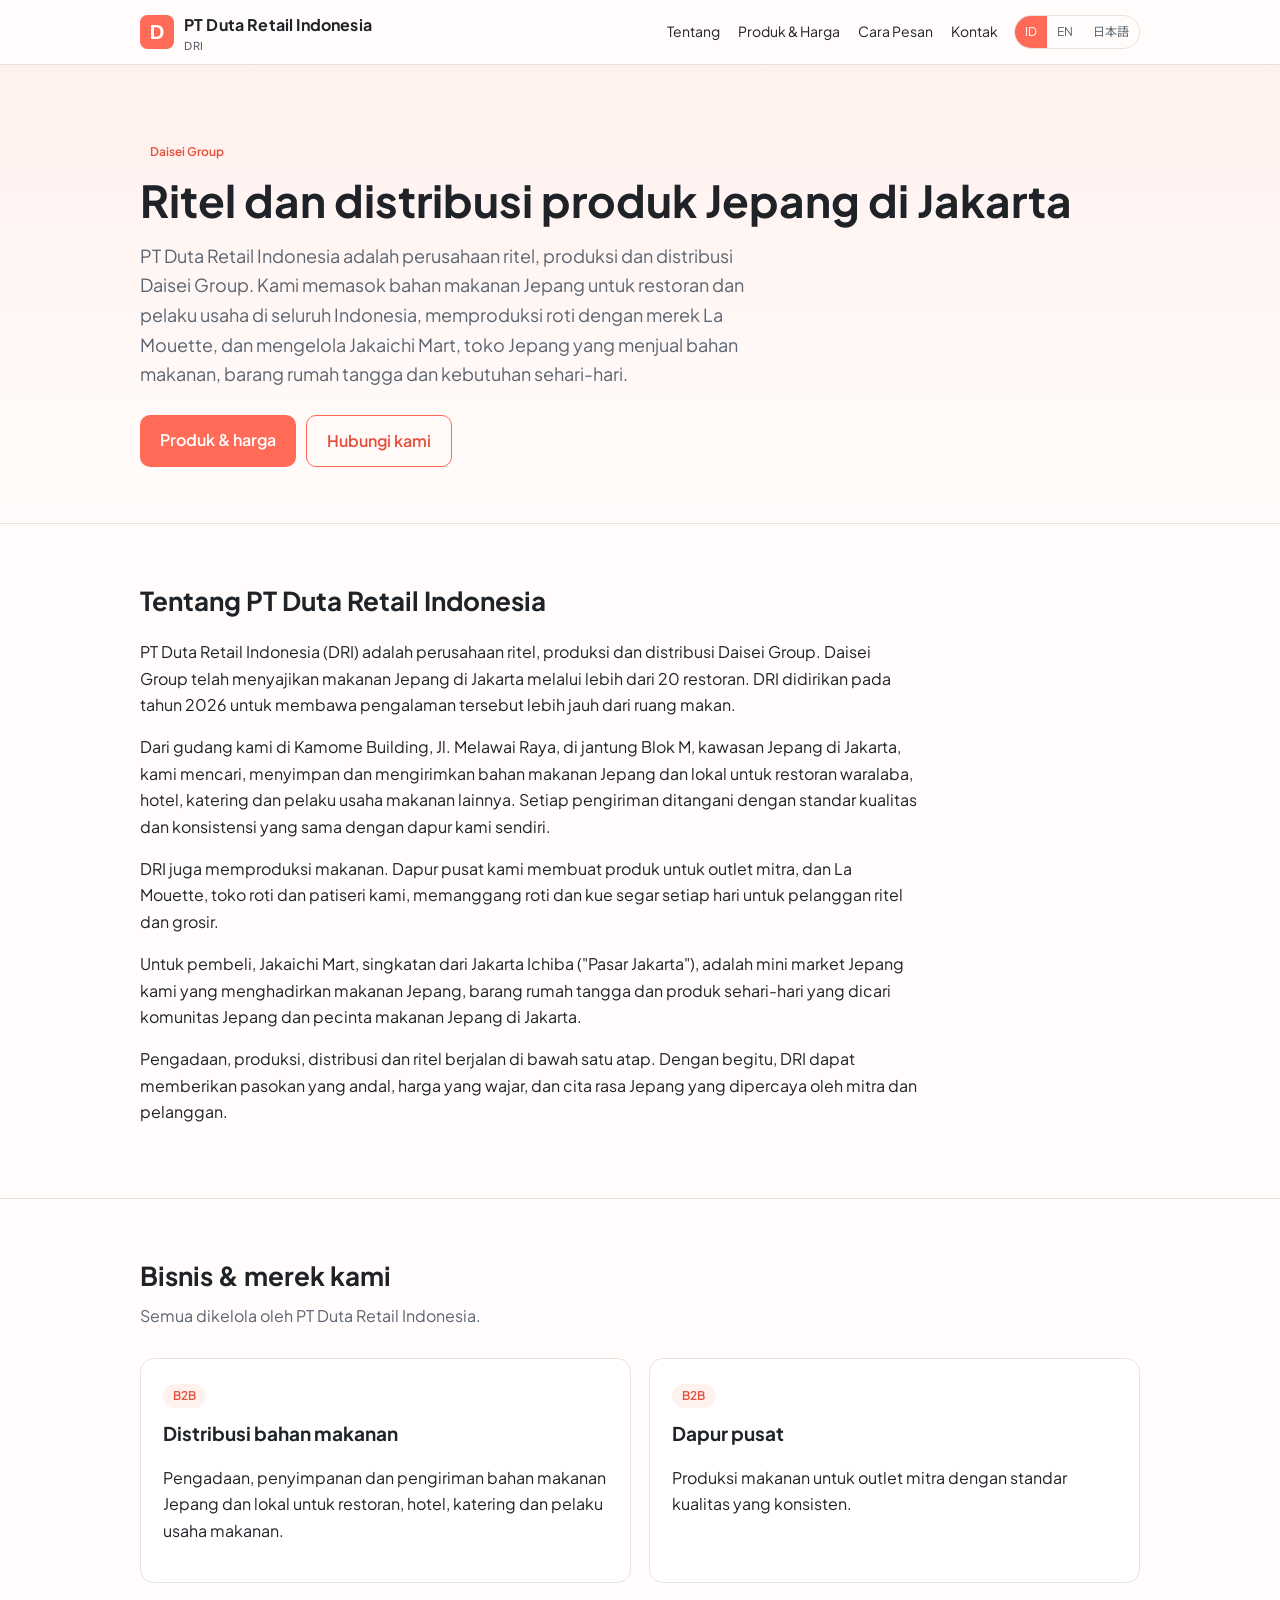
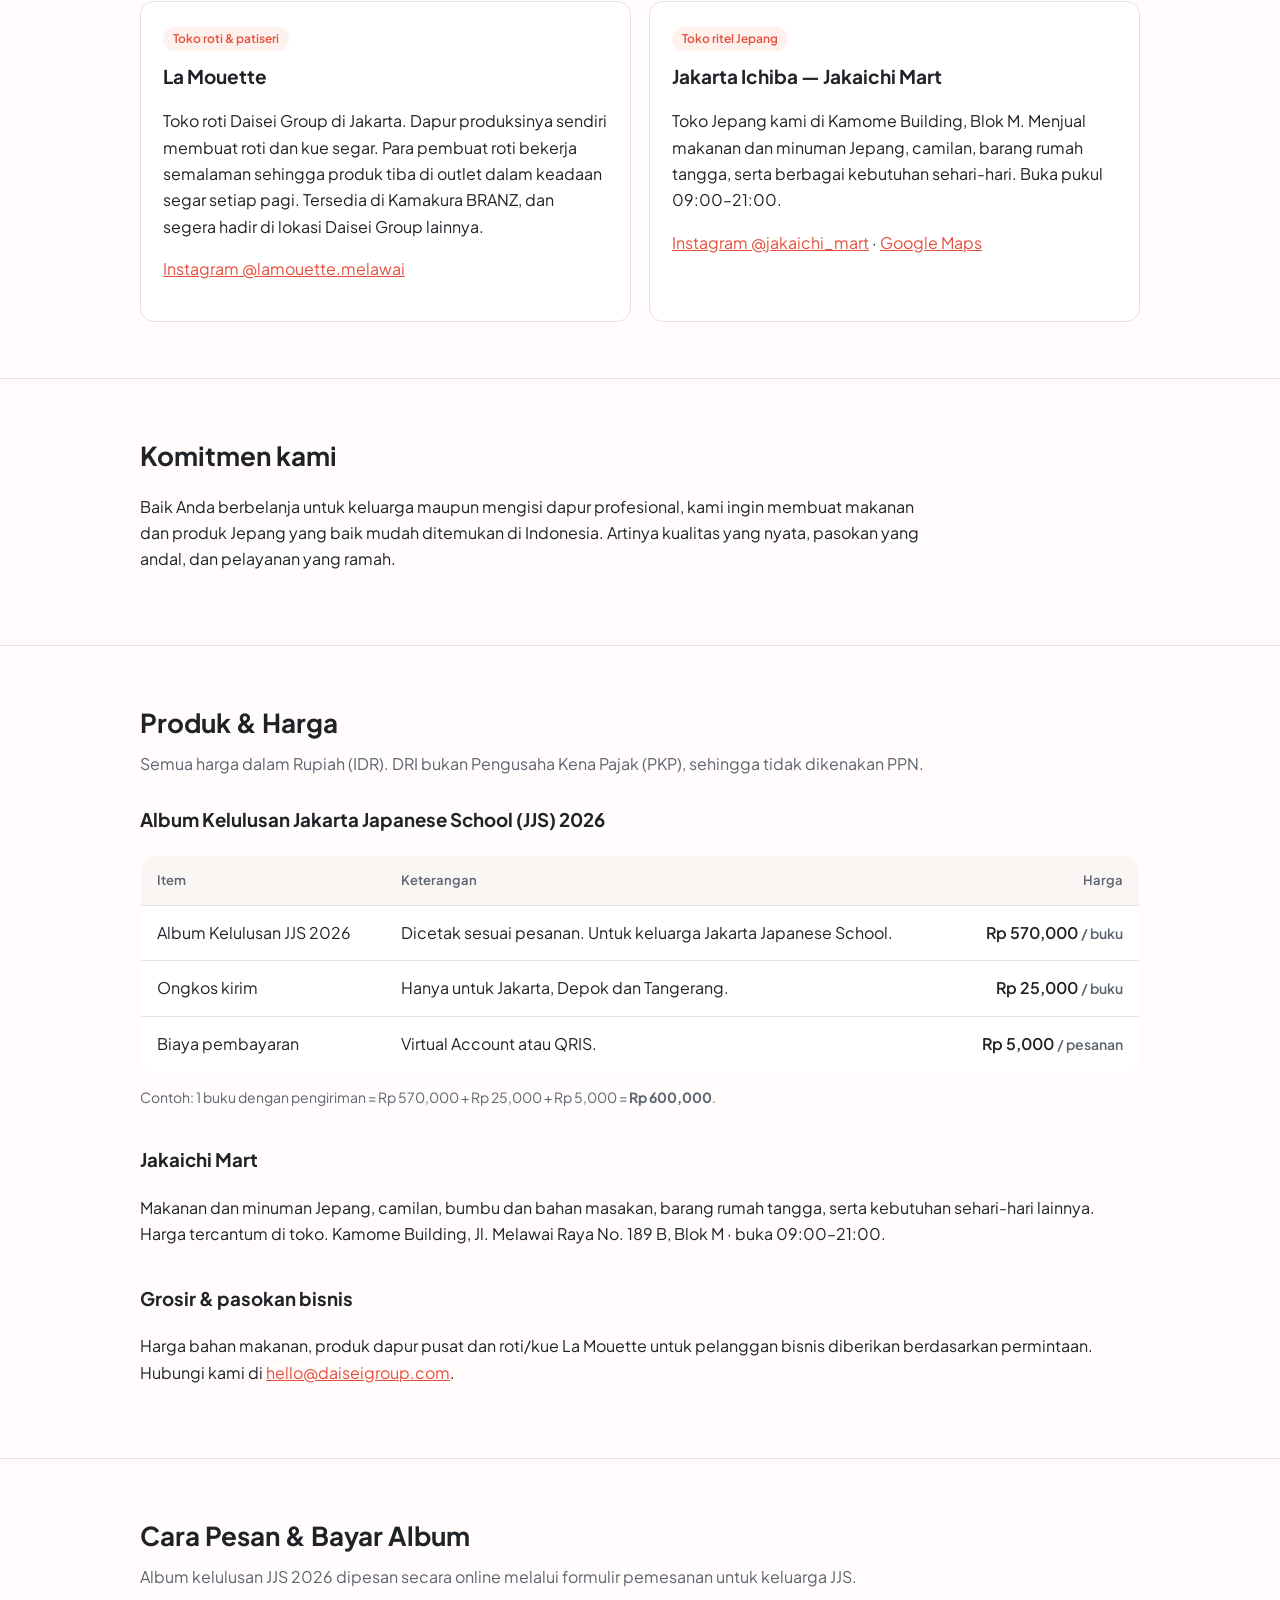
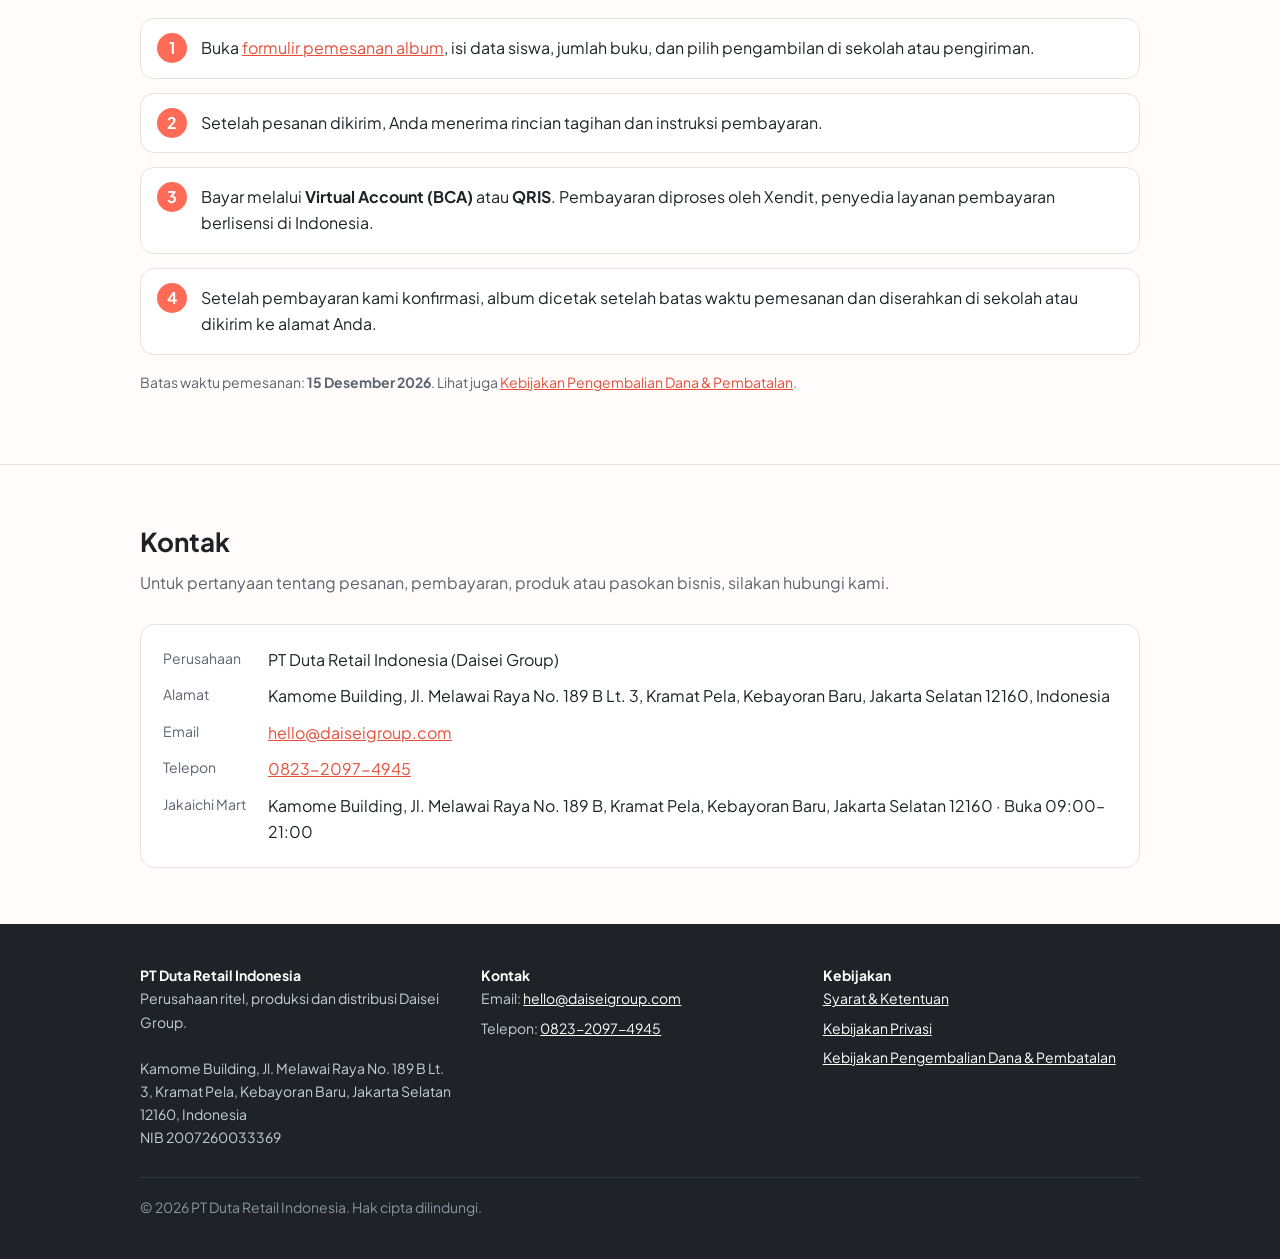
==== index.html @ efdd0f62 "DRI company website: home, policies, ID/EN/JA Co-Authored-By: Claude Opus 5.5 <noreply@anthropic.com" ====
<!DOCTYPE html>
<html lang="id">
<head>
<meta charset="utf-8">
<meta name="viewport" content="width=device-width, initial-scale=1">
<title>PT Duta Retail Indonesia (DRI)</title>
<meta name="description" content="PT Duta Retail Indonesia (DRI) — the Daisei Group's retail, production and distribution company: Japanese food supply, La Mouette bakery and Jakaichi Mart, a Japanese store for groceries, household goods and everyday products. Jakarta Selatan, Indonesia.">
<link rel="icon" href="/favicon.svg" type="image/svg+xml">
<link rel="preconnect" href="https://fonts.googleapis.com">
<link rel="preconnect" href="https://fonts.gstatic.com" crossorigin>
<link href="https://fonts.googleapis.com/css2?family=Noto+Sans+JP:wght@400;500;700&family=Plus+Jakarta+Sans:wght@400;500;600;700&display=swap" rel="stylesheet">
<link rel="stylesheet" href="/assets/style.css">
</head>
<body class="lang-id">
<header class="site">
  <div class="wrap">
    <a class="brand" href="/"><img src="/assets/logo.svg" alt="DRI logo"><span>PT Duta Retail Indonesia<small>DRI</small></span></a>
    <nav class="main">
      <a href="/#about"><span data-l="id">Tentang</span><span data-l="en">About</span><span data-l="ja">会社概要</span></a>
      <a href="/#products"><span data-l="id">Produk &amp; Harga</span><span data-l="en">Products &amp; Prices</span><span data-l="ja">商品・価格</span></a>
      <a href="/#order"><span data-l="id">Cara Pesan</span><span data-l="en">How to Order</span><span data-l="ja">ご注文方法</span></a>
      <a href="/#contact"><span data-l="id">Kontak</span><span data-l="en">Contact</span><span data-l="ja">お問い合わせ</span></a>
    </nav>
    <div class="langs" role="group" aria-label="Language">
      <button data-set="id" aria-pressed="true">ID</button><button data-set="en" aria-pressed="false">EN</button><button data-set="ja" aria-pressed="false">日本語</button>
    </div>
  </div>
</header>
<main>
<!-- ============ HERO ============ -->
<div class="hero">
  <div class="wrap">
    <span class="tag">Daisei Group</span>
    <h1>
      <span data-l="id">Ritel dan distribusi produk Jepang di Jakarta</span>
      <span data-l="en">Retail and distribution of Japanese products in Jakarta</span>
      <span data-l="ja">ジャカルタで日本の商品を届ける 小売・流通</span>
    </h1>
    <p class="lead">
      <span data-l="id">PT Duta Retail Indonesia adalah perusahaan ritel, produksi dan distribusi Daisei Group. Kami memasok bahan makanan Jepang untuk restoran dan pelaku usaha di seluruh Indonesia, memproduksi roti dengan merek La Mouette, dan mengelola Jakaichi Mart, toko Jepang yang menjual bahan makanan, barang rumah tangga dan kebutuhan sehari-hari.</span>
      <span data-l="en">PT Duta Retail Indonesia is the Daisei Group's retail, production and distribution company. We supply Japanese food ingredients to restaurants and businesses across Indonesia, bake under the La Mouette brand, and run Jakaichi Mart, a Japanese store selling groceries, household goods and everyday products.</span>
      <span data-l="ja">PT Duta Retail Indonesia は、ダイセイグループの小売・製造・流通を担う会社です。インドネシア各地のレストランや事業者へ日本の食材を供給し、ベーカリー「La Mouette」を展開、食料品・日用品・生活雑貨を扱う日本のお店「じゃかいちマート」を運営しています。</span>
    </p>
    <div class="btns">
      <a class="btn" href="#products"><span data-l="id">Produk &amp; harga</span><span data-l="en">Products &amp; prices</span><span data-l="ja">商品・価格</span></a>
      <a class="btn ghost" href="#contact"><span data-l="id">Hubungi kami</span><span data-l="en">Contact us</span><span data-l="ja">お問い合わせ</span></a>
    </div>
  </div>
</div>

<!-- ============ ABOUT ============ -->
<section id="about">
  <div class="wrap"><div style="max-width:780px">
    <h2><span data-l="id">Tentang PT Duta Retail Indonesia</span><span data-l="en">About PT Duta Retail Indonesia</span><span data-l="ja">PT Duta Retail Indonesia について</span></h2>
    <div data-l="id">
      <p>PT Duta Retail Indonesia (DRI) adalah perusahaan ritel, produksi dan distribusi Daisei Group. Daisei Group telah menyajikan makanan Jepang di Jakarta melalui lebih dari 20 restoran. DRI didirikan pada tahun 2026 untuk membawa pengalaman tersebut lebih jauh dari ruang makan.</p>
      <p>Dari gudang kami di Kamome Building, Jl. Melawai Raya, di jantung Blok M, kawasan Jepang di Jakarta, kami mencari, menyimpan dan mengirimkan bahan makanan Jepang dan lokal untuk restoran waralaba, hotel, katering dan pelaku usaha makanan lainnya. Setiap pengiriman ditangani dengan standar kualitas dan konsistensi yang sama dengan dapur kami sendiri.</p>
      <p>DRI juga memproduksi makanan. Dapur pusat kami membuat produk untuk outlet mitra, dan La Mouette, toko roti dan patiseri kami, memanggang roti dan kue segar setiap hari untuk pelanggan ritel dan grosir.</p>
      <p>Untuk pembeli, Jakaichi Mart, singkatan dari Jakarta Ichiba ("Pasar Jakarta"), adalah mini market Jepang kami yang menghadirkan makanan Jepang, barang rumah tangga dan produk sehari-hari yang dicari komunitas Jepang dan pecinta makanan Jepang di Jakarta.</p>
      <p>Pengadaan, produksi, distribusi dan ritel berjalan di bawah satu atap. Dengan begitu, DRI dapat memberikan pasokan yang andal, harga yang wajar, dan cita rasa Jepang yang dipercaya oleh mitra dan pelanggan.</p>
    </div>
    <div data-l="en">
      <p>PT Duta Retail Indonesia (DRI) is the retail, production and distribution company of the Daisei Group. The group has been serving Japanese food in Jakarta through more than 20 restaurants. DRI was set up in 2026 to take that experience beyond the dining room.</p>
      <p>From our warehouse in the Kamome Building on Jl. Melawai Raya, in the heart of Blok M, Jakarta's Japanese neighbourhood, we source, store and deliver Japanese and local ingredients to franchise restaurants, hotels, caterers and other food businesses. Every delivery gets the same care for quality and consistency that our own kitchens expect.</p>
      <p>DRI also makes food. Our central kitchen produces items for partner outlets, and La Mouette, our bakery and patisserie, bakes fresh bread and cakes every day for retail and wholesale customers.</p>
      <p>For shoppers, Jakaichi Mart, short for Jakarta Ichiba ("Jakarta Market"), is our Japanese mini mart. It stocks the Japanese foods, household goods and everyday products that Jakarta's Japanese community and Japanese-food lovers are looking for.</p>
      <p>Sourcing, production, distribution and retail all run under one roof. That lets DRI give partners and customers reliable supply, fair prices and the taste of Japan they trust.</p>
    </div>
    <div data-l="ja">
      <p>PT Duta Retail Indonesia（DRI）は、ダイセイグループの小売・製造・流通を担う会社です。ダイセイグループは、ジャカルタで20店舗以上のレストランを通じて日本の食を提供してきました。DRIは、その経験を店舗の外へ広げるため、2026年に設立されました。</p>
      <p>ジャカルタの日本人街ブロックMの中心、Jl. Melawai Raya のカモメビルにある倉庫から、日本およびインドネシアの食材を調達・保管し、フランチャイズレストラン、ホテル、ケータリング会社などの食品事業者へお届けしています。すべての配送に、自社の厨房と同じ品質と安定性へのこだわりを持って取り組んでいます。</p>
      <p>DRIは製造も行っています。セントラルキッチンではパートナー店舗向けの商品をつくり、ベーカリー＆パティスリー「La Mouette」では、小売・卸売のお客様向けに毎日焼きたてのパンとケーキをつくっています。</p>
      <p>一般のお客様向けには、日本のミニマート「じゃかいちマート」（ジャカルタ市場の略）を運営し、ジャカルタの日本人コミュニティや日本食ファンの皆さまが求める日本の食品・日用品・生活雑貨をお届けしています。</p>
      <p>調達・製造・流通・小売をひとつの会社で手がけることで、DRIはパートナーとお客様に、安定した供給、適正な価格、そして信頼される日本の味をお届けします。</p>
    </div>
  </div></div>
</section>

<!-- ============ WHAT WE DO / BRANDS ============ -->
<section id="brands">
  <div class="wrap">
    <h2><span data-l="id">Bisnis &amp; merek kami</span><span data-l="en">Our businesses &amp; brands</span><span data-l="ja">事業とブランド</span></h2>
    <p class="sub"><span data-l="id">Semua dikelola oleh PT Duta Retail Indonesia.</span><span data-l="en">All operated by PT Duta Retail Indonesia.</span><span data-l="ja">いずれも PT Duta Retail Indonesia が運営しています。</span></p>
    <div class="grid grid-2">
      <!-- BUSINESS: Distribution -->
      <div class="card">
        <span class="tag"><span data-l="id">B2B</span><span data-l="en">B2B</span><span data-l="ja">法人向け</span></span>
        <h3><span data-l="id">Distribusi bahan makanan</span><span data-l="en">Food ingredient distribution</span><span data-l="ja">食材の卸売・配送</span></h3>
        <p data-l="id">Pengadaan, penyimpanan dan pengiriman bahan makanan Jepang dan lokal untuk restoran, hotel, katering dan pelaku usaha makanan.</p>
        <p data-l="en">Sourcing, storage and delivery of Japanese and local ingredients for restaurants, hotels, caterers and food businesses.</p>
        <p data-l="ja">レストラン、ホテル、ケータリングなどの食品事業者向けに、日本およびインドネシアの食材を調達・保管・配送します。</p>
      </div>
      <!-- BUSINESS: Central kitchen -->
      <div class="card">
        <span class="tag"><span data-l="id">B2B</span><span data-l="en">B2B</span><span data-l="ja">法人向け</span></span>
        <h3><span data-l="id">Dapur pusat</span><span data-l="en">Central kitchen</span><span data-l="ja">セントラルキッチン</span></h3>
        <p data-l="id">Produksi makanan untuk outlet mitra dengan standar kualitas yang konsisten.</p>
        <p data-l="en">Food production for partner outlets, made to consistent quality standards.</p>
        <p data-l="ja">パートナー店舗向けの商品を、安定した品質基準で製造します。</p>
      </div>
      <!-- BRAND: La Mouette -->
      <div class="card">
        <span class="tag"><span data-l="id">Toko roti &amp; patiseri</span><span data-l="en">Bakery &amp; patisserie</span><span data-l="ja">ベーカリー＆パティスリー</span></span>
        <h3>La Mouette</h3>
        <p data-l="id">Toko roti Daisei Group di Jakarta. Dapur produksinya sendiri membuat roti dan kue segar. Para pembuat roti bekerja semalaman sehingga produk tiba di outlet dalam keadaan segar setiap pagi. Tersedia di Kamakura BRANZ, dan segera hadir di lokasi Daisei Group lainnya.</p>
        <p data-l="en">The Daisei Group's bakery in Jakarta. Its own production kitchen makes fresh bread and cakes. The bakers work overnight, so the items arrive at the outlets fresh every morning. Find La Mouette at Kamakura BRANZ, with more Daisei Group locations coming soon.</p>
        <p data-l="ja">ジャカルタのダイセイグループのベーカリー。自社の製造キッチンで焼きたてのパンとケーキをつくっています。職人が夜通し仕込みを行い、毎朝新鮮な状態で各店舗に届けます。現在は Kamakura BRANZ で販売中、今後ダイセイグループの他店舗にも展開予定です。</p>
        <p><a href="https://www.instagram.com/lamouette.melawai/" target="_blank" rel="noopener">Instagram @lamouette.melawai</a></p>
      </div>
      <!-- BRAND: Jakarta Ichiba / Jakaichi Mart -->
      <div class="card">
        <span class="tag"><span data-l="id">Toko ritel Jepang</span><span data-l="en">Japanese retail store</span><span data-l="ja">日本の小売店</span></span>
        <h3>Jakarta Ichiba — Jakaichi Mart</h3>
        <p data-l="id">Toko Jepang kami di Kamome Building, Blok M. Menjual makanan dan minuman Jepang, camilan, barang rumah tangga, serta berbagai kebutuhan sehari-hari. Buka pukul 09:00–21:00.</p>
        <p data-l="en">Our Japanese store in the Kamome Building, Blok M. It sells Japanese food and drinks, snacks, household goods and a wide range of everyday products. Open 09:00–21:00.</p>
        <p data-l="ja">ブロックMのカモメビルにある日本のお店。日本の食品・飲料、お菓子、生活雑貨、日用品などを幅広く取り扱っています。営業時間 09:00〜21:00。</p>
        <p><a href="https://www.instagram.com/jakaichi_mart/" target="_blank" rel="noopener">Instagram @jakaichi_mart</a> · <a href="https://maps.app.goo.gl/RYu8W9kLrBA5V35MA" target="_blank" rel="noopener">Google Maps</a></p>
      </div>
    </div>
  </div>
</section>

<!-- ============ COMMITMENT ============ -->
<section id="commitment">
  <div class="wrap"><div style="max-width:780px">
    <h2><span data-l="id">Komitmen kami</span><span data-l="en">Our commitment</span><span data-l="ja">私たちの約束</span></h2>
    <p data-l="id">Baik Anda berbelanja untuk keluarga maupun mengisi dapur profesional, kami ingin membuat makanan dan produk Jepang yang baik mudah ditemukan di Indonesia. Artinya kualitas yang nyata, pasokan yang andal, dan pelayanan yang ramah.</p>
    <p data-l="en">Whether you're shopping for your family or stocking a professional kitchen, we want to make good Japanese food and products easy to find in Indonesia. That means real quality, reliable supply and friendly service.</p>
    <p data-l="ja">ご家庭のお買い物でも、プロの厨房の仕入れでも、インドネシアで日本の良い食品や商品を身近にすること。それが私たちの目標です。確かな品質、安定した供給、そして親しみやすいサービスをお約束します。</p>
  </div></div>
</section>

<!-- ============ PRODUCTS & PRICES ============ -->
<section id="products">
  <div class="wrap">
    <h2><span data-l="id">Produk &amp; Harga</span><span data-l="en">Products &amp; Prices</span><span data-l="ja">商品・価格</span></h2>
    <p class="sub">
      <span data-l="id">Semua harga dalam Rupiah (IDR). DRI bukan Pengusaha Kena Pajak (PKP), sehingga tidak dikenakan PPN.</span>
      <span data-l="en">All prices are in Indonesian Rupiah (IDR). DRI is not VAT-registered (non-PKP), so no VAT is charged.</span>
      <span data-l="ja">価格はすべてインドネシア・ルピア（IDR）です。DRIは課税事業者（PKP）ではないため、付加価値税（PPN）はかかりません。</span>
    </p>

    <!-- PRODUCT GROUP: JJS Graduation Album 2026 -->
    <h3><span data-l="id">Album Kelulusan Jakarta Japanese School (JJS) 2026</span><span data-l="en">Jakarta Japanese School (JJS) Graduation Album 2026</span><span data-l="ja">ジャカルタ日本人学校（JJS）卒業アルバム 2026</span></h3>
    <table class="prices">
      <thead><tr>
        <th><span data-l="id">Item</span><span data-l="en">Item</span><span data-l="ja">項目</span></th>
        <th><span data-l="id">Keterangan</span><span data-l="en">Details</span><span data-l="ja">内容</span></th>
        <th style="text-align:right"><span data-l="id">Harga</span><span data-l="en">Price</span><span data-l="ja">価格</span></th>
      </tr></thead>
      <tbody>
        <tr>
          <td><span data-l="id">Album Kelulusan JJS 2026</span><span data-l="en">JJS Graduation Album 2026</span><span data-l="ja">JJS 卒業アルバム 2026</span></td>
          <td><span data-l="id">Dicetak sesuai pesanan. Untuk keluarga Jakarta Japanese School.</span><span data-l="en">Printed to order. For Jakarta Japanese School families.</span><span data-l="ja">受注生産。ジャカルタ日本人学校のご家族向け。</span></td>
          <td class="num">Rp 570,000 <span class="note">/ <span data-l="id">buku</span><span data-l="en">book</span><span data-l="ja">冊</span></span></td>
        </tr>
        <tr>
          <td><span data-l="id">Ongkos kirim</span><span data-l="en">Delivery</span><span data-l="ja">配送料</span></td>
          <td><span data-l="id">Hanya untuk Jakarta, Depok dan Tangerang.</span><span data-l="en">Jakarta, Depok and Tangerang only.</span><span data-l="ja">ジャカルタ、デポック、タンゲランのみ。</span></td>
          <td class="num">Rp 25,000 <span class="note">/ <span data-l="id">buku</span><span data-l="en">book</span><span data-l="ja">冊</span></span></td>
        </tr>
        <tr>
          <td><span data-l="id">Biaya pembayaran</span><span data-l="en">Payment fee</span><span data-l="ja">決済手数料</span></td>
          <td><span data-l="id">Virtual Account atau QRIS.</span><span data-l="en">Virtual Account or QRIS.</span><span data-l="ja">バーチャルアカウントまたはQRIS。</span></td>
          <td class="num">Rp 5,000 <span class="note">/ <span data-l="id">pesanan</span><span data-l="en">order</span><span data-l="ja">注文</span></span></td>
        </tr>
      </tbody>
    </table>
    <p class="note">
      <span data-l="id">Contoh: 1 buku dengan pengiriman = Rp 570,000 + Rp 25,000 + Rp 5,000 = <strong>Rp 600,000</strong>.</span>
      <span data-l="en">Example: 1 book with delivery = Rp 570,000 + Rp 25,000 + Rp 5,000 = <strong>Rp 600,000</strong>.</span>
      <span data-l="ja">例：1冊・配送あり＝Rp 570,000＋Rp 25,000＋Rp 5,000＝<strong>Rp 600,000</strong></span>
    </p>

    <!-- PRODUCT GROUP: Jakaichi Mart (retail store) -->
    <h3 style="margin-top:36px">Jakaichi Mart</h3>
    <p>
      <span data-l="id">Makanan dan minuman Jepang, camilan, bumbu dan bahan masakan, barang rumah tangga, serta kebutuhan sehari-hari lainnya. Harga tercantum di toko. Kamome Building, Jl. Melawai Raya No. 189 B, Blok M · buka 09:00–21:00.</span>
      <span data-l="en">Japanese food and drinks, snacks, seasonings and cooking ingredients, household goods and other everyday products. Prices are displayed in store. Kamome Building, Jl. Melawai Raya No. 189 B, Blok M · open 09:00–21:00.</span>
      <span data-l="ja">日本の食品・飲料、お菓子、調味料・食材、生活雑貨、その他の日用品。価格は店頭に表示しています。カモメビル（Jl. Melawai Raya No. 189 B、ブロックM）・営業時間 09:00〜21:00。</span>
    </p>

    <!-- PRODUCT GROUP: Wholesale / B2B (add La Mouette product list here later) -->
    <h3 style="margin-top:36px"><span data-l="id">Grosir &amp; pasokan bisnis</span><span data-l="en">Wholesale &amp; business supply</span><span data-l="ja">卸売・法人向け供給</span></h3>
    <p>
      <span data-l="id">Harga bahan makanan, produk dapur pusat dan roti/kue La Mouette untuk pelanggan bisnis diberikan berdasarkan permintaan. Hubungi kami di <a href="mailto:hello@daiseigroup.com">hello@daiseigroup.com</a>.</span>
      <span data-l="en">Prices for ingredients, central-kitchen products and La Mouette bread and cakes for business customers are quoted on request. Contact us at <a href="mailto:hello@daiseigroup.com">hello@daiseigroup.com</a>.</span>
      <span data-l="ja">法人のお客様向けの食材、セントラルキッチン商品、La Mouette のパン・ケーキの価格は、お問い合わせに応じてお見積もりします。<a href="mailto:hello@daiseigroup.com">hello@daiseigroup.com</a> までご連絡ください。</span>
    </p>
  </div>
</section>

<!-- ============ HOW TO ORDER & PAY ============ -->
<section id="order">
  <div class="wrap">
    <h2><span data-l="id">Cara Pesan &amp; Bayar Album</span><span data-l="en">How to Order &amp; Pay for the Album</span><span data-l="ja">アルバムのご注文・お支払い方法</span></h2>
    <p class="sub">
      <span data-l="id">Album kelulusan JJS 2026 dipesan secara online melalui formulir pemesanan untuk keluarga JJS.</span>
      <span data-l="en">The JJS Graduation Album 2026 is ordered online through the order form for JJS families.</span>
      <span data-l="ja">JJS卒業アルバム2026は、JJSご家族向けの注文フォームからオンラインでご注文いただけます。</span>
    </p>
    <ol class="steps">
      <li>
        <span data-l="id">Buka <a href="https://jjs-album-order.vercel.app" target="_blank" rel="noopener">formulir pemesanan album</a>, isi data siswa, jumlah buku, dan pilih pengambilan di sekolah atau pengiriman.</span>
        <span data-l="en">Open the <a href="https://jjs-album-order.vercel.app" target="_blank" rel="noopener">album order form</a>, enter the student's details and number of books, and choose school pick-up or delivery.</span>
        <span data-l="ja"><a href="https://jjs-album-order.vercel.app" target="_blank" rel="noopener">アルバム注文フォーム</a>を開き、児童生徒の情報と冊数を入力し、学校受け取りまたは配送を選択してください。</span>
      </li>
      <li>
        <span data-l="id">Setelah pesanan dikirim, Anda menerima rincian tagihan dan instruksi pembayaran.</span>
        <span data-l="en">After you submit the order, you receive the invoice details and payment instructions.</span>
        <span data-l="ja">ご注文送信後、ご請求内容とお支払い方法のご案内が届きます。</span>
      </li>
      <li>
        <span data-l="id">Bayar melalui <strong>Virtual Account (BCA)</strong> atau <strong>QRIS</strong>. Pembayaran diproses oleh Xendit, penyedia layanan pembayaran berlisensi di Indonesia.</span>
        <span data-l="en">Pay by <strong>Virtual Account (BCA)</strong> or <strong>QRIS</strong>. Payments are processed by Xendit, a licensed payment service provider in Indonesia.</span>
        <span data-l="ja"><strong>バーチャルアカウント（BCA）</strong>または<strong>QRIS</strong>でお支払いください。決済はインドネシアの認可決済事業者Xenditが処理します。</span>
      </li>
      <li>
        <span data-l="id">Setelah pembayaran kami konfirmasi, album dicetak setelah batas waktu pemesanan dan diserahkan di sekolah atau dikirim ke alamat Anda.</span>
        <span data-l="en">Once we confirm your payment, albums are printed after the order deadline and handed over at school or delivered to your address.</span>
        <span data-l="ja">お支払い確認後、アルバムは注文締切後に印刷し、学校でのお渡しまたはご指定住所への配送となります。</span>
      </li>
    </ol>
    <p class="note" style="margin-top:16px">
      <span data-l="id">Batas waktu pemesanan: <strong>15 Desember 2026</strong>. Lihat juga <a href="/refund.html">Kebijakan Pengembalian Dana &amp; Pembatalan</a>.</span>
      <span data-l="en">Order deadline: <strong>15 December 2026</strong>. See also our <a href="/refund.html">Refund &amp; Cancellation Policy</a>.</span>
      <span data-l="ja">注文締切：<strong>2026年12月15日</strong>。<a href="/refund.html">返金・キャンセルポリシー</a>もご確認ください。</span>
    </p>
  </div>
</section>

<!-- ============ CONTACT ============ -->
<section id="contact">
  <div class="wrap">
    <h2><span data-l="id">Kontak</span><span data-l="en">Contact</span><span data-l="ja">お問い合わせ</span></h2>
    <p class="sub">
      <span data-l="id">Untuk pertanyaan tentang pesanan, pembayaran, produk atau pasokan bisnis, silakan hubungi kami.</span>
      <span data-l="en">For questions about orders, payments, products or business supply, please contact us.</span>
      <span data-l="ja">ご注文・お支払い・商品・法人向け供給に関するお問い合わせは、下記までご連絡ください。</span>
    </p>
    <div class="card">
      <dl class="contact">
        <dt><span data-l="id">Perusahaan</span><span data-l="en">Company</span><span data-l="ja">会社名</span></dt><dd>PT Duta Retail Indonesia (Daisei Group)</dd>
        <dt><span data-l="id">Alamat</span><span data-l="en">Address</span><span data-l="ja">住所</span></dt><dd>Kamome Building, Jl. Melawai Raya No. 189 B Lt. 3, Kramat Pela, Kebayoran Baru, Jakarta Selatan 12160, Indonesia</dd>
        <dt>Email</dt><dd><a href="mailto:hello@daiseigroup.com">hello@daiseigroup.com</a></dd>
        <dt><span data-l="id">Telepon</span><span data-l="en">Phone</span><span data-l="ja">電話</span></dt><dd><a href="tel:+6282320974945">0823-2097-4945</a></dd>
        <dt>Jakaichi Mart</dt><dd>Kamome Building, Jl. Melawai Raya No. 189 B, Kramat Pela, Kebayoran Baru, Jakarta Selatan 12160 · <span data-l="id">Buka</span><span data-l="en">Open</span><span data-l="ja">営業時間</span> 09:00–21:00</dd>
      </dl>
    </div>
  </div>
</section>
</main>

<footer class="site">
  <div class="wrap">
    <div class="cols">
      <div>
        <strong>PT Duta Retail Indonesia</strong><br>
        <span data-l="id">Perusahaan ritel, produksi dan distribusi Daisei Group.</span><span data-l="en">The Daisei Group's retail, production and distribution company.</span><span data-l="ja">ダイセイグループの小売・製造・流通会社。</span><br><br>
        Kamome Building, Jl. Melawai Raya No. 189 B Lt. 3, Kramat Pela, Kebayoran Baru, Jakarta Selatan 12160, Indonesia<br>
        NIB 2007260033369
      </div>
      <div>
        <strong><span data-l="id">Kontak</span><span data-l="en">Contact</span><span data-l="ja">お問い合わせ</span></strong>
        <ul>
          <li>Email: <a href="mailto:hello@daiseigroup.com">hello@daiseigroup.com</a></li>
          <li><span data-l="id">Telepon</span><span data-l="en">Phone</span><span data-l="ja">電話</span>: <a href="tel:+6282320974945">0823-2097-4945</a></li>
        </ul>
      </div>
      <div>
        <strong><span data-l="id">Kebijakan</span><span data-l="en">Policies</span><span data-l="ja">規約・ポリシー</span></strong>
        <ul>
          <li><a href="/terms.html"><span data-l="id">Syarat &amp; Ketentuan</span><span data-l="en">Terms &amp; Conditions</span><span data-l="ja">利用規約</span></a></li>
          <li><a href="/privacy.html"><span data-l="id">Kebijakan Privasi</span><span data-l="en">Privacy Policy</span><span data-l="ja">プライバシーポリシー</span></a></li>
          <li><a href="/refund.html"><span data-l="id">Kebijakan Pengembalian Dana &amp; Pembatalan</span><span data-l="en">Refund &amp; Cancellation Policy</span><span data-l="ja">返金・キャンセルポリシー</span></a></li>
        </ul>
      </div>
    </div>
    <div class="copy">&copy; <span id="year">2026</span> PT Duta Retail Indonesia. <span data-l="id">Hak cipta dilindungi.</span><span data-l="en">All rights reserved.</span><span data-l="ja">All rights reserved.</span></div>
  </div>
</footer>
<script src="/assets/site.js"></script>
</body>
</html>
---- assets/style.css ----
/* PT Duta Retail Indonesia — site styles */
:root{
  --coral:#FF6B57; --coral-dark:#E5503C; --coral-soft:#FFF1EE;
  --ink:#1F2328; --muted:#5B6470; --line:#E7E2DF; --bg:#FFFCFB; --card:#fff;
  --radius:14px; --max:1040px;
}
*{box-sizing:border-box}
html{scroll-behavior:smooth}
body{margin:0;font-family:"Plus Jakarta Sans","Noto Sans JP",system-ui,sans-serif;color:var(--ink);background:var(--bg);line-height:1.65;font-size:16px}
body.lang-ja{font-family:"Noto Sans JP","Plus Jakarta Sans",system-ui,sans-serif}
a{color:var(--coral-dark)}
img{max-width:100%}
.wrap{max-width:var(--max);margin:0 auto;padding:0 20px}

/* Language switching: elements with data-l show only for the active language */
body.lang-id [data-l]:not([data-l="id"]),
body.lang-en [data-l]:not([data-l="en"]),
body.lang-ja [data-l]:not([data-l="ja"]){display:none !important}

/* Header */
header.site{position:sticky;top:0;z-index:10;background:rgba(255,252,251,.94);backdrop-filter:blur(8px);border-bottom:1px solid var(--line)}
header.site .wrap{display:flex;align-items:center;gap:16px;height:64px}
.brand{display:flex;align-items:center;gap:10px;text-decoration:none;color:var(--ink);font-weight:700;letter-spacing:.01em}
.brand img{width:34px;height:34px}
.brand small{display:block;font-weight:500;color:var(--muted);font-size:11px;letter-spacing:.06em;text-transform:uppercase;line-height:1.2}
nav.main{margin-left:auto;display:flex;gap:18px;font-size:14px}
nav.main a{color:var(--ink);text-decoration:none}
nav.main a:hover{color:var(--coral-dark)}
.langs{display:flex;border:1px solid var(--line);border-radius:999px;overflow:hidden;font-size:12px}
.langs button{border:0;background:none;padding:6px 10px;cursor:pointer;font:inherit;color:var(--muted)}
.langs button[aria-pressed="true"]{background:var(--coral);color:#fff}
@media (max-width:760px){nav.main{display:none}.langs{margin-left:auto}}

/* Hero */
.hero{padding:72px 0 56px;background:linear-gradient(180deg,var(--coral-soft),var(--bg))}
.hero h1{font-size:clamp(28px,4.6vw,44px);line-height:1.2;margin:0 0 14px}
.hero p.lead{font-size:18px;color:var(--muted);max-width:640px;margin:0 0 26px}
.btn{display:inline-block;background:var(--coral);color:#fff;text-decoration:none;padding:12px 20px;border-radius:10px;font-weight:600}
.btn:hover{background:var(--coral-dark)}
.btn.ghost{background:none;color:var(--coral-dark);border:1.5px solid var(--coral)}
.btns{display:flex;flex-wrap:wrap;gap:10px}

section{padding:56px 0;border-top:1px solid var(--line)}
section h2{font-size:26px;margin:0 0 6px}
section .sub{color:var(--muted);margin:0 0 28px}
.grid{display:grid;gap:18px;grid-template-columns:repeat(auto-fit,minmax(260px,1fr))}
.card{background:var(--card);border:1px solid var(--line);border-radius:var(--radius);padding:22px}
.card h3{margin:0 0 6px;font-size:19px}
.tag{display:inline-block;font-size:12px;font-weight:600;background:var(--coral-soft);color:var(--coral-dark);border-radius:999px;padding:2px 10px;margin-bottom:10px}

/* Price table */
table.prices{width:100%;border-collapse:collapse;background:var(--card);border:1px solid var(--line);border-radius:var(--radius);overflow:hidden}
table.prices th,table.prices td{padding:14px 16px;text-align:left;border-bottom:1px solid var(--line);vertical-align:top}
table.prices th{background:#FAF6F4;font-size:13px;color:var(--muted);font-weight:600}
table.prices td.num{text-align:right;white-space:nowrap;font-weight:600}
table.prices tr:last-child td{border-bottom:0}
.note{font-size:14px;color:var(--muted)}

ol.steps{counter-reset:s;list-style:none;padding:0;margin:0;display:grid;gap:14px}
ol.steps li{counter-increment:s;position:relative;padding:16px 16px 16px 60px;background:var(--card);border:1px solid var(--line);border-radius:var(--radius)}
ol.steps li::before{content:counter(s);position:absolute;left:16px;top:14px;width:30px;height:30px;border-radius:50%;background:var(--coral);color:#fff;display:grid;place-items:center;font-weight:700}

dl.contact{display:grid;grid-template-columns:max-content 1fr;gap:10px 22px;margin:0}
dl.contact dt{color:var(--muted);font-size:14px}
dl.contact dd{margin:0}

/* Placeholder marker — remove once details are confirmed */
.todo{background:#FFF3B0;border-radius:4px;padding:0 4px;font-style:normal}

/* Legal pages */
.legal{padding:48px 0 64px}
.legal h1{font-size:32px;margin:0 0 4px}
.legal .updated{color:var(--muted);font-size:14px;margin-bottom:28px}
.legal h2{font-size:20px;margin:30px 0 8px}
.legal article{max-width:760px}

footer.site{background:#1F2328;color:#C9CED4;padding:40px 0;font-size:14px}
footer.site a{color:#fff}
footer.site .cols{display:grid;gap:24px;grid-template-columns:repeat(auto-fit,minmax(220px,1fr))}
footer.site strong{color:#fff}
footer.site ul{list-style:none;padding:0;margin:0;display:grid;gap:6px}
footer.site .copy{margin-top:28px;padding-top:18px;border-top:1px solid #343A41;color:#8D959E}
.todo{color:#5A4500}
@media (max-width:600px){
  table.prices thead{display:none}
  table.prices tr{display:grid;grid-template-columns:1fr auto;padding:12px 14px;border-bottom:1px solid var(--line)}
  table.prices tr:last-child{border-bottom:0}
  table.prices td{border:0;padding:0}
  table.prices td:nth-child(1){font-weight:600}
  table.prices td:nth-child(2){grid-column:1/-1;grid-row:2;color:var(--muted);font-size:14px}
  table.prices td.num{grid-column:2;grid-row:1}
  dl.contact{grid-template-columns:1fr;gap:2px}
  dl.contact dd{margin-bottom:10px}
  .langs button{padding:6px 8px}
}
@media (min-width:760px){.grid-2{grid-template-columns:repeat(2,1fr)}}
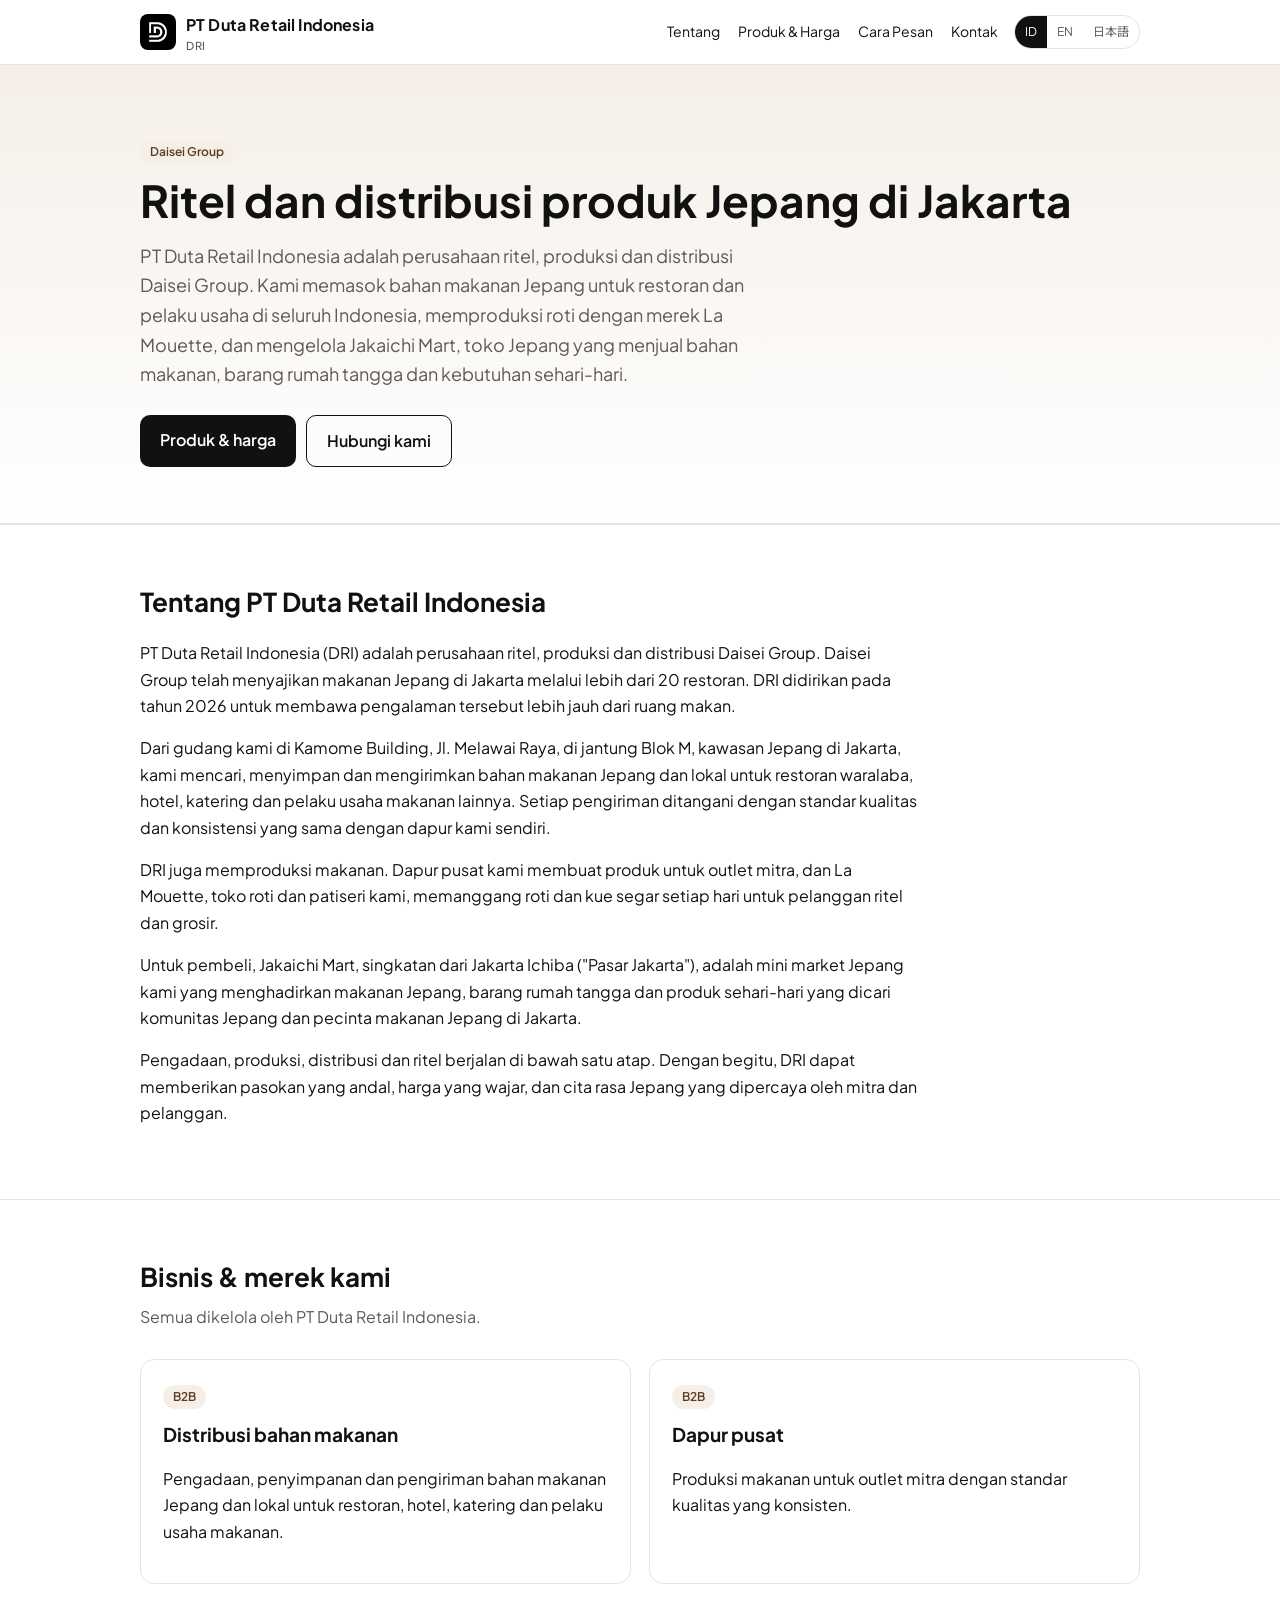
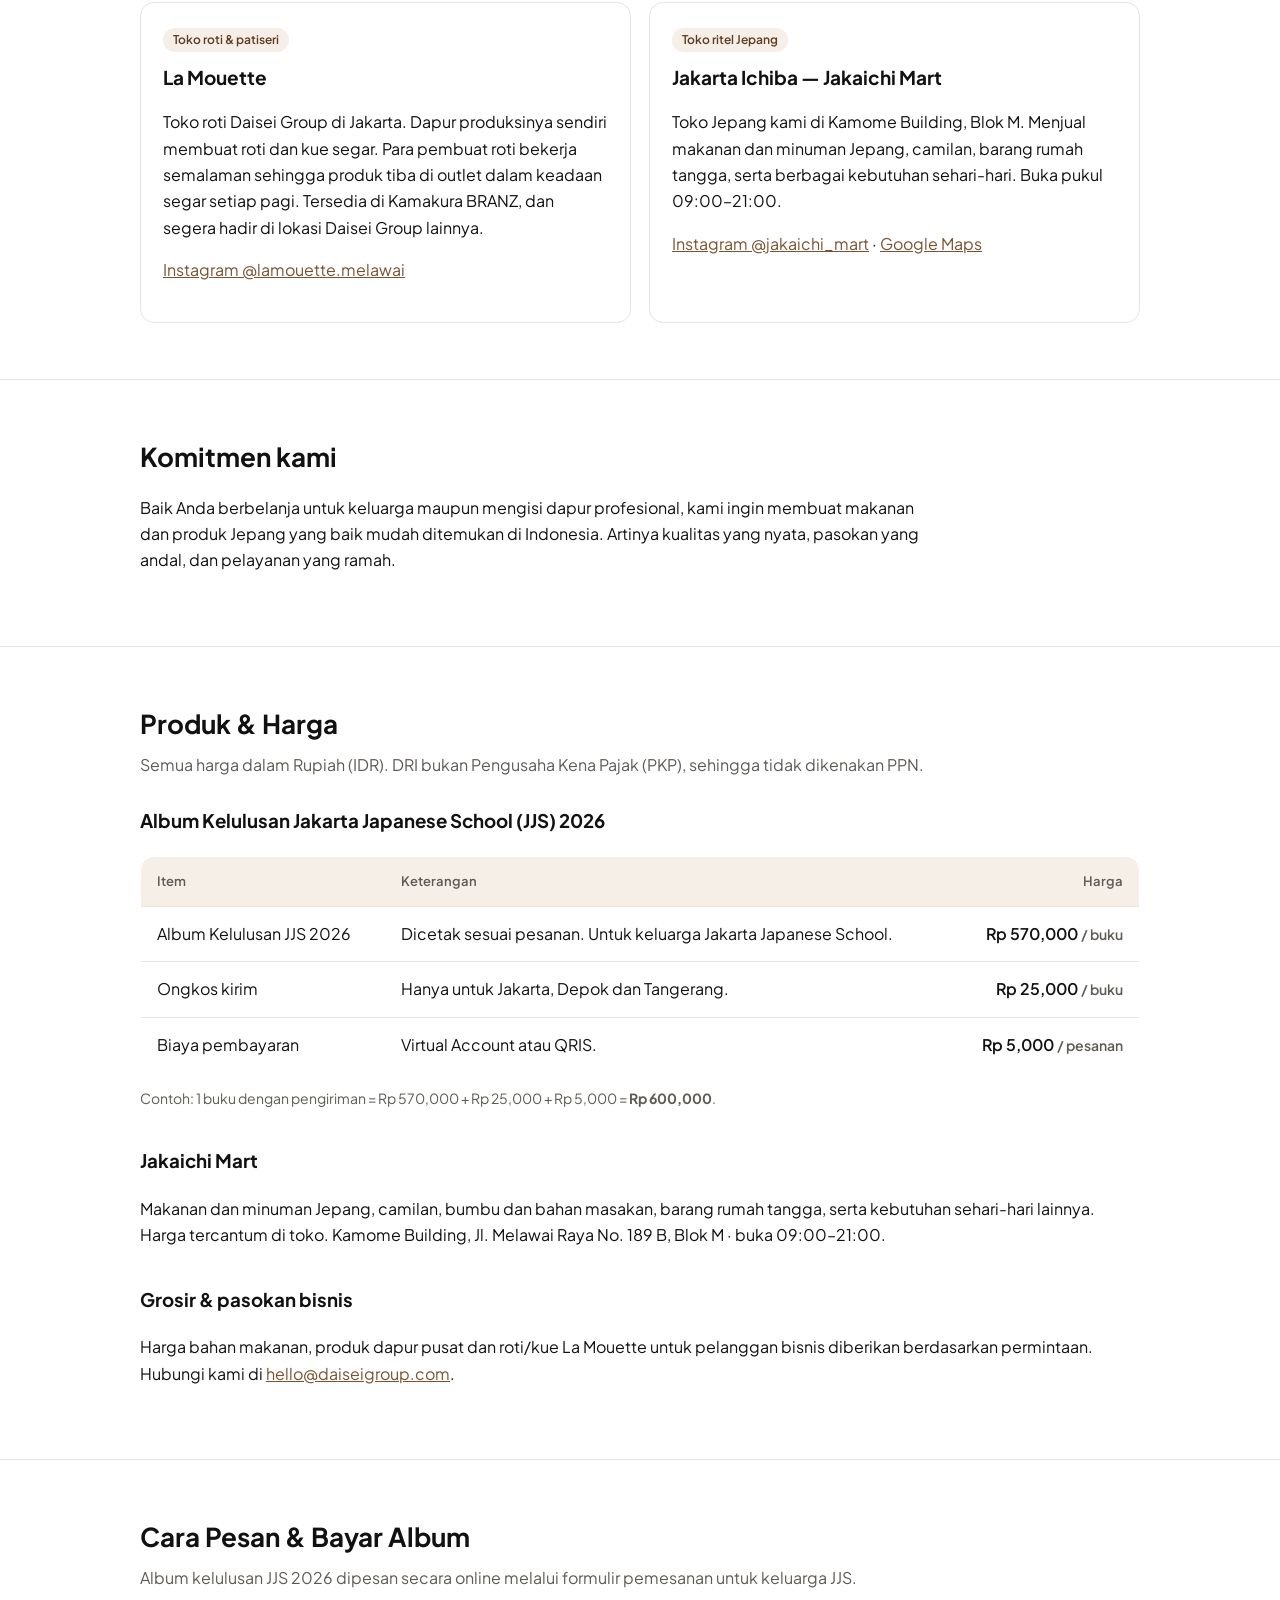
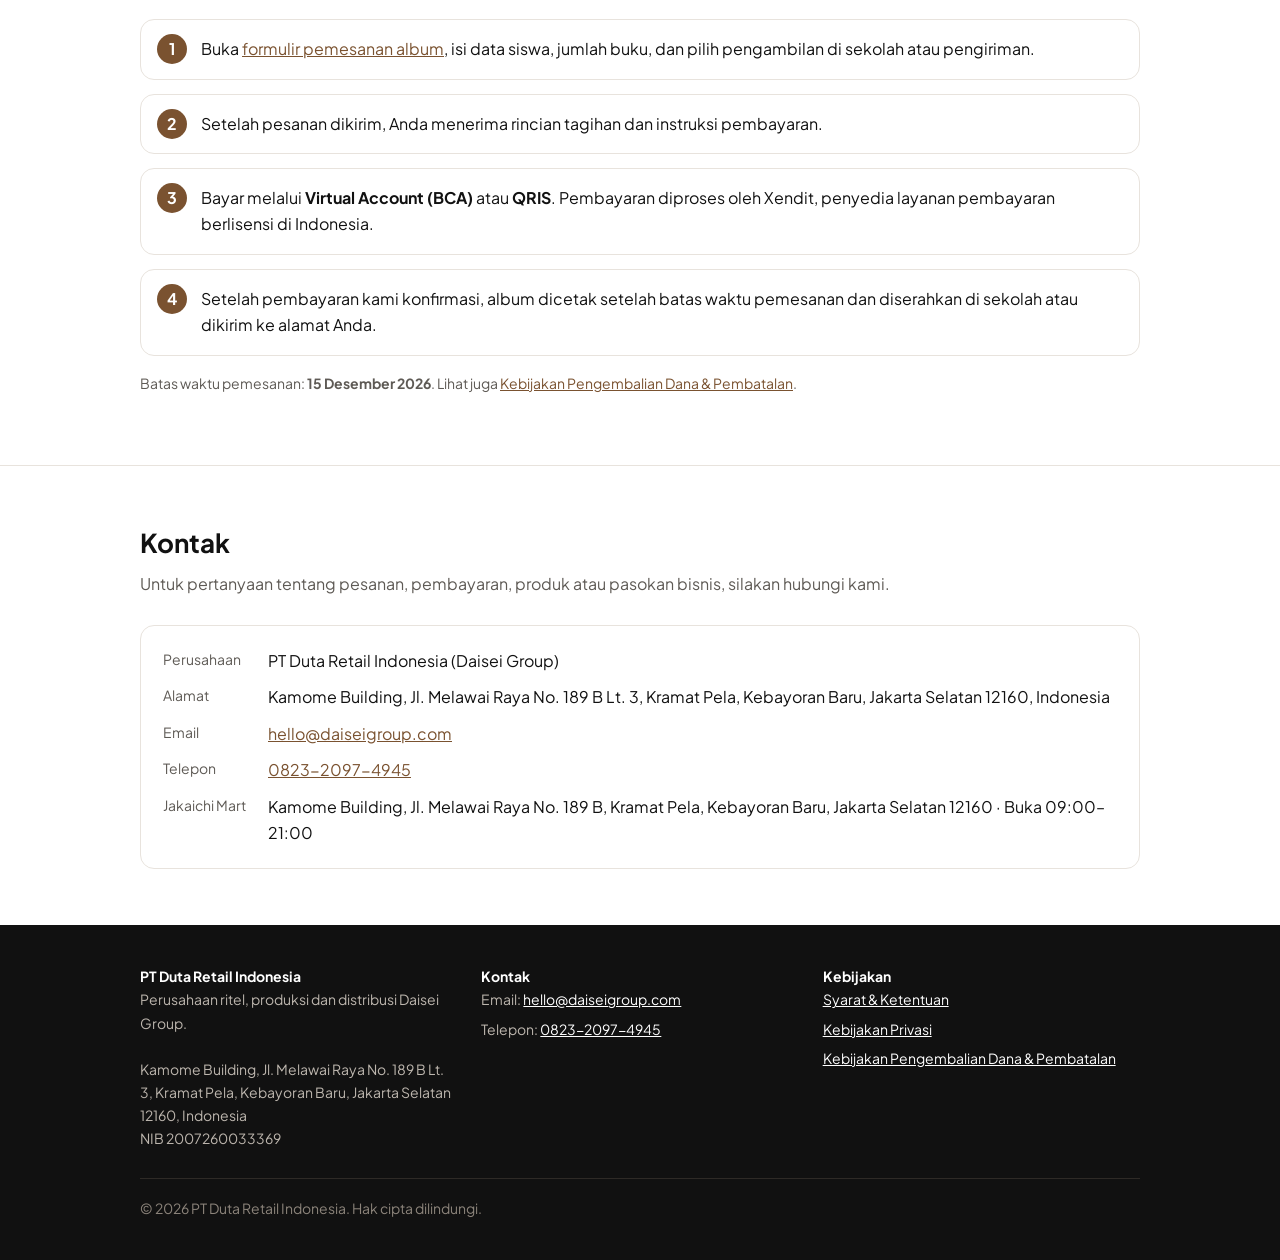
==== commit e25cfbc8: "New DRI logo and black/brown/white palette Co-Authored-By: Claude Opus 5.5 <noreply@anthropic.com> C" ====
--- a/index.html
+++ b/index.html
@@ -5,7 +5,9 @@
 <meta name="viewport" content="width=device-width, initial-scale=1">
 <title>PT Duta Retail Indonesia (DRI)</title>
 <meta name="description" content="PT Duta Retail Indonesia (DRI) — the Daisei Group's retail, production and distribution company: Japanese food supply, La Mouette bakery and Jakaichi Mart, a Japanese store for groceries, household goods and everyday products. Jakarta Selatan, Indonesia.">
-<link rel="icon" href="/favicon.svg" type="image/svg+xml">
+<link rel="icon" href="/favicon.png" type="image/png">
+<link rel="apple-touch-icon" href="/apple-touch-icon.png">
+<meta name="theme-color" content="#111111">
 <link rel="preconnect" href="https://fonts.googleapis.com">
 <link rel="preconnect" href="https://fonts.gstatic.com" crossorigin>
 <link href="https://fonts.googleapis.com/css2?family=Noto+Sans+JP:wght@400;500;700&family=Plus+Jakarta+Sans:wght@400;500;600;700&display=swap" rel="stylesheet">
@@ -14,7 +16,7 @@
 <body class="lang-id">
 <header class="site">
   <div class="wrap">
-    <a class="brand" href="/"><img src="/assets/logo.svg" alt="DRI logo"><span>PT Duta Retail Indonesia<small>DRI</small></span></a>
+    <a class="brand" href="/"><img src="/assets/logo.png" alt="DRI logo"><span>PT Duta Retail Indonesia<small>DRI</small></span></a>
     <nav class="main">
       <a href="/#about"><span data-l="id">Tentang</span><span data-l="en">About</span><span data-l="ja">会社概要</span></a>
       <a href="/#products"><span data-l="id">Produk &amp; Harga</span><span data-l="en">Products &amp; Prices</span><span data-l="ja">商品・価格</span></a>
--- a/assets/style.css
+++ b/assets/style.css
@@ -1,14 +1,15 @@
-/* PT Duta Retail Indonesia — site styles */
+/* PT Duta Retail Indonesia — site styles (black / brown / white) */
 :root{
-  --coral:#FF6B57; --coral-dark:#E5503C; --coral-soft:#FFF1EE;
-  --ink:#1F2328; --muted:#5B6470; --line:#E7E2DF; --bg:#FFFCFB; --card:#fff;
+  --black:#111111; --brown:#7A5230; --brown-dark:#5C3B20; --brown-soft:#F5EFE8;
+  --ink:#111111; --muted:#5E5A55; --line:#E8E3DD; --bg:#FFFFFF; --card:#fff;
   --radius:14px; --max:1040px;
 }
 *{box-sizing:border-box}
 html{scroll-behavior:smooth}
 body{margin:0;font-family:"Plus Jakarta Sans","Noto Sans JP",system-ui,sans-serif;color:var(--ink);background:var(--bg);line-height:1.65;font-size:16px}
 body.lang-ja{font-family:"Noto Sans JP","Plus Jakarta Sans",system-ui,sans-serif}
-a{color:var(--coral-dark)}
+a{color:var(--brown)}
+a:hover{color:var(--brown-dark)}
 img{max-width:100%}
 .wrap{max-width:var(--max);margin:0 auto;padding:0 20px}
 
@@ -18,26 +19,27 @@
 body.lang-ja [data-l]:not([data-l="ja"]){display:none !important}
 
 /* Header */
-header.site{position:sticky;top:0;z-index:10;background:rgba(255,252,251,.94);backdrop-filter:blur(8px);border-bottom:1px solid var(--line)}
+header.site{position:sticky;top:0;z-index:10;background:rgba(255,255,255,.95);backdrop-filter:blur(8px);border-bottom:1px solid var(--line)}
 header.site .wrap{display:flex;align-items:center;gap:16px;height:64px}
 .brand{display:flex;align-items:center;gap:10px;text-decoration:none;color:var(--ink);font-weight:700;letter-spacing:.01em}
-.brand img{width:34px;height:34px}
+.brand img{width:36px;height:36px;border-radius:8px}
 .brand small{display:block;font-weight:500;color:var(--muted);font-size:11px;letter-spacing:.06em;text-transform:uppercase;line-height:1.2}
 nav.main{margin-left:auto;display:flex;gap:18px;font-size:14px}
 nav.main a{color:var(--ink);text-decoration:none}
-nav.main a:hover{color:var(--coral-dark)}
+nav.main a:hover{color:var(--brown)}
 .langs{display:flex;border:1px solid var(--line);border-radius:999px;overflow:hidden;font-size:12px}
 .langs button{border:0;background:none;padding:6px 10px;cursor:pointer;font:inherit;color:var(--muted)}
-.langs button[aria-pressed="true"]{background:var(--coral);color:#fff}
+.langs button[aria-pressed="true"]{background:var(--black);color:#fff}
 @media (max-width:760px){nav.main{display:none}.langs{margin-left:auto}}
 
 /* Hero */
-.hero{padding:72px 0 56px;background:linear-gradient(180deg,var(--coral-soft),var(--bg))}
+.hero{padding:72px 0 56px;background:linear-gradient(180deg,var(--brown-soft),var(--bg));border-bottom:1px solid var(--line)}
 .hero h1{font-size:clamp(28px,4.6vw,44px);line-height:1.2;margin:0 0 14px}
 .hero p.lead{font-size:18px;color:var(--muted);max-width:640px;margin:0 0 26px}
-.btn{display:inline-block;background:var(--coral);color:#fff;text-decoration:none;padding:12px 20px;border-radius:10px;font-weight:600}
-.btn:hover{background:var(--coral-dark)}
-.btn.ghost{background:none;color:var(--coral-dark);border:1.5px solid var(--coral)}
+.btn{display:inline-block;background:var(--black);color:#fff;text-decoration:none;padding:12px 20px;border-radius:10px;font-weight:600}
+.btn:hover{background:var(--brown-dark);color:#fff}
+.btn.ghost{background:none;color:var(--black);border:1.5px solid var(--black)}
+.btn.ghost:hover{background:var(--black);color:#fff}
 .btns{display:flex;flex-wrap:wrap;gap:10px}
 
 section{padding:56px 0;border-top:1px solid var(--line)}
@@ -46,19 +48,19 @@
 .grid{display:grid;gap:18px;grid-template-columns:repeat(auto-fit,minmax(260px,1fr))}
 .card{background:var(--card);border:1px solid var(--line);border-radius:var(--radius);padding:22px}
 .card h3{margin:0 0 6px;font-size:19px}
-.tag{display:inline-block;font-size:12px;font-weight:600;background:var(--coral-soft);color:var(--coral-dark);border-radius:999px;padding:2px 10px;margin-bottom:10px}
+.tag{display:inline-block;font-size:12px;font-weight:600;background:var(--brown-soft);color:var(--brown-dark);border-radius:999px;padding:2px 10px;margin-bottom:10px}
 
 /* Price table */
 table.prices{width:100%;border-collapse:collapse;background:var(--card);border:1px solid var(--line);border-radius:var(--radius);overflow:hidden}
 table.prices th,table.prices td{padding:14px 16px;text-align:left;border-bottom:1px solid var(--line);vertical-align:top}
-table.prices th{background:#FAF6F4;font-size:13px;color:var(--muted);font-weight:600}
+table.prices th{background:var(--brown-soft);font-size:13px;color:var(--muted);font-weight:600}
 table.prices td.num{text-align:right;white-space:nowrap;font-weight:600}
 table.prices tr:last-child td{border-bottom:0}
 .note{font-size:14px;color:var(--muted)}
 
 ol.steps{counter-reset:s;list-style:none;padding:0;margin:0;display:grid;gap:14px}
 ol.steps li{counter-increment:s;position:relative;padding:16px 16px 16px 60px;background:var(--card);border:1px solid var(--line);border-radius:var(--radius)}
-ol.steps li::before{content:counter(s);position:absolute;left:16px;top:14px;width:30px;height:30px;border-radius:50%;background:var(--coral);color:#fff;display:grid;place-items:center;font-weight:700}
+ol.steps li::before{content:counter(s);position:absolute;left:16px;top:14px;width:30px;height:30px;border-radius:50%;background:var(--brown);color:#fff;display:grid;place-items:center;font-weight:700}
 
 dl.contact{display:grid;grid-template-columns:max-content 1fr;gap:10px 22px;margin:0}
 dl.contact dt{color:var(--muted);font-size:14px}
@@ -74,12 +76,12 @@
 .legal h2{font-size:20px;margin:30px 0 8px}
 .legal article{max-width:760px}
 
-footer.site{background:#1F2328;color:#C9CED4;padding:40px 0;font-size:14px}
+footer.site{background:var(--black);color:#BDB6AE;padding:40px 0;font-size:14px}
 footer.site a{color:#fff}
 footer.site .cols{display:grid;gap:24px;grid-template-columns:repeat(auto-fit,minmax(220px,1fr))}
 footer.site strong{color:#fff}
 footer.site ul{list-style:none;padding:0;margin:0;display:grid;gap:6px}
-footer.site .copy{margin-top:28px;padding-top:18px;border-top:1px solid #343A41;color:#8D959E}
+footer.site .copy{margin-top:28px;padding-top:18px;border-top:1px solid #2E2A26;color:#8C847B}
 .todo{color:#5A4500}
 @media (max-width:600px){
   table.prices thead{display:none}
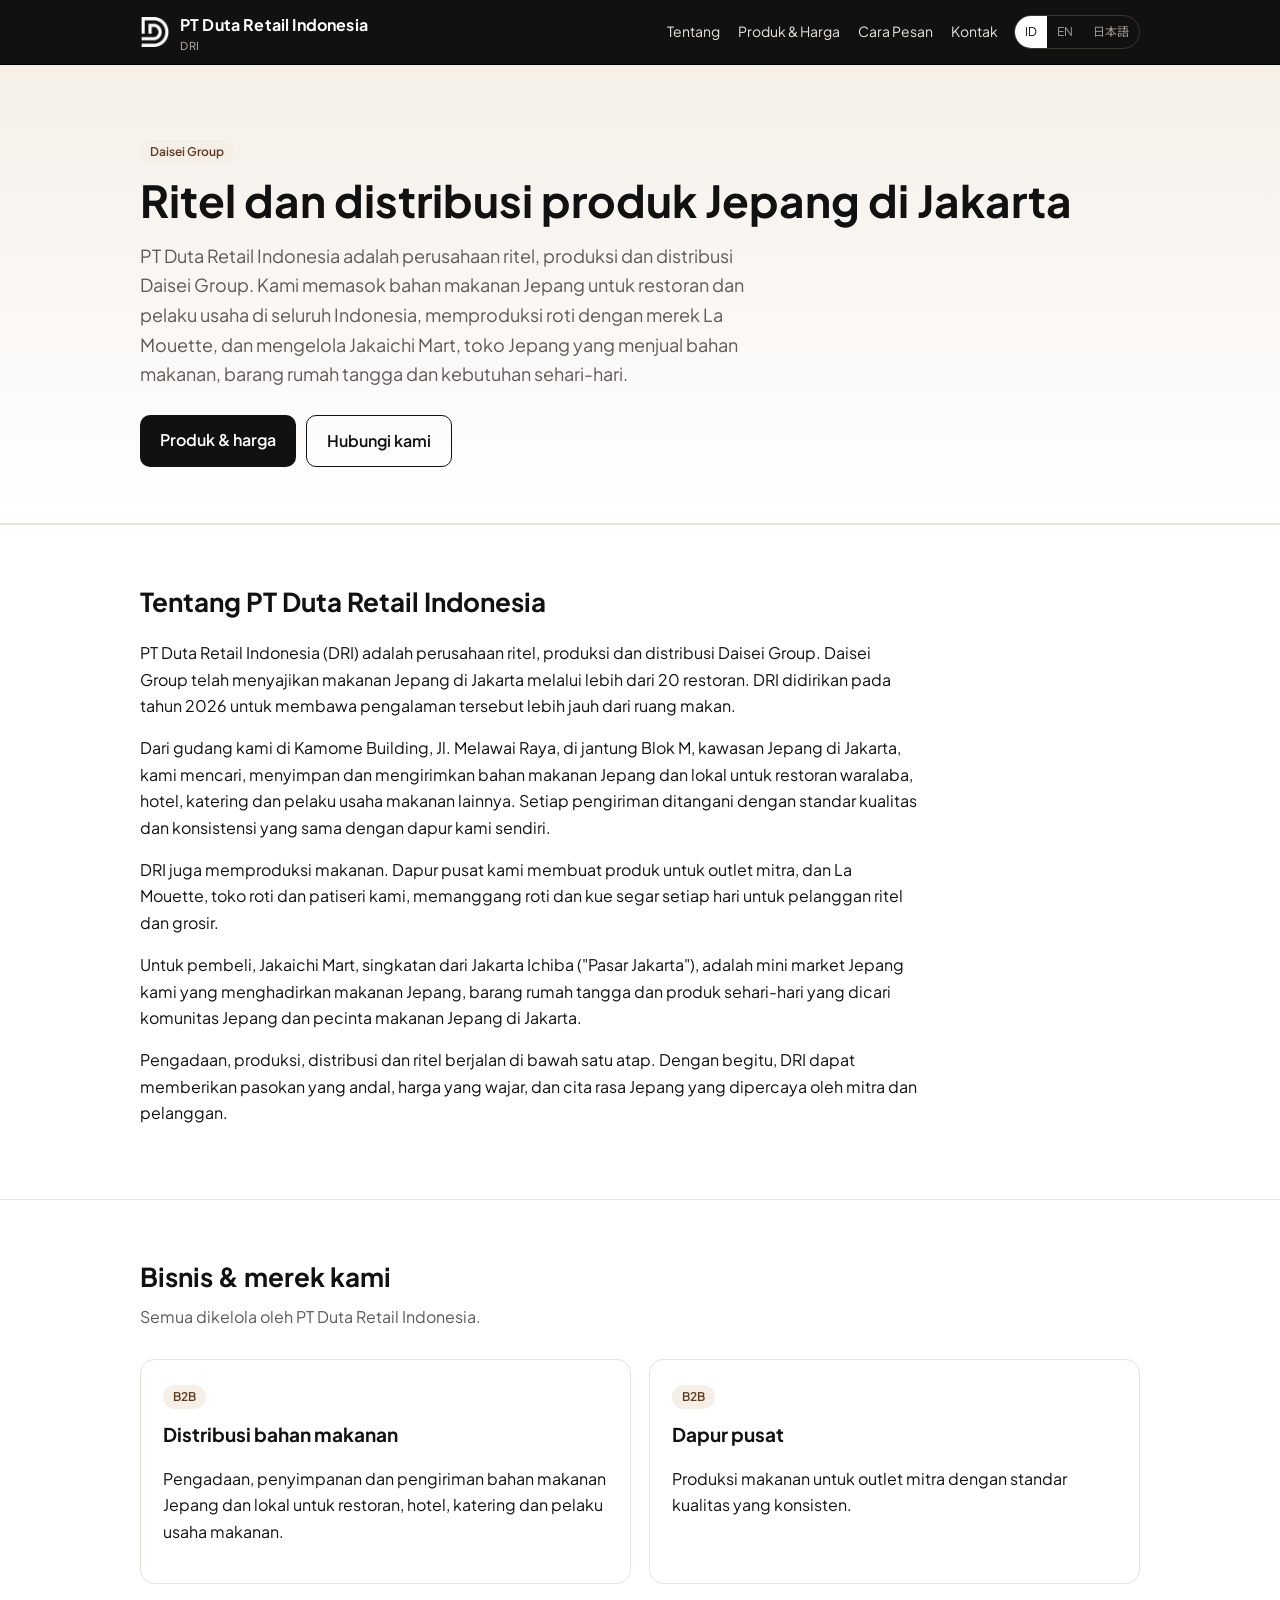
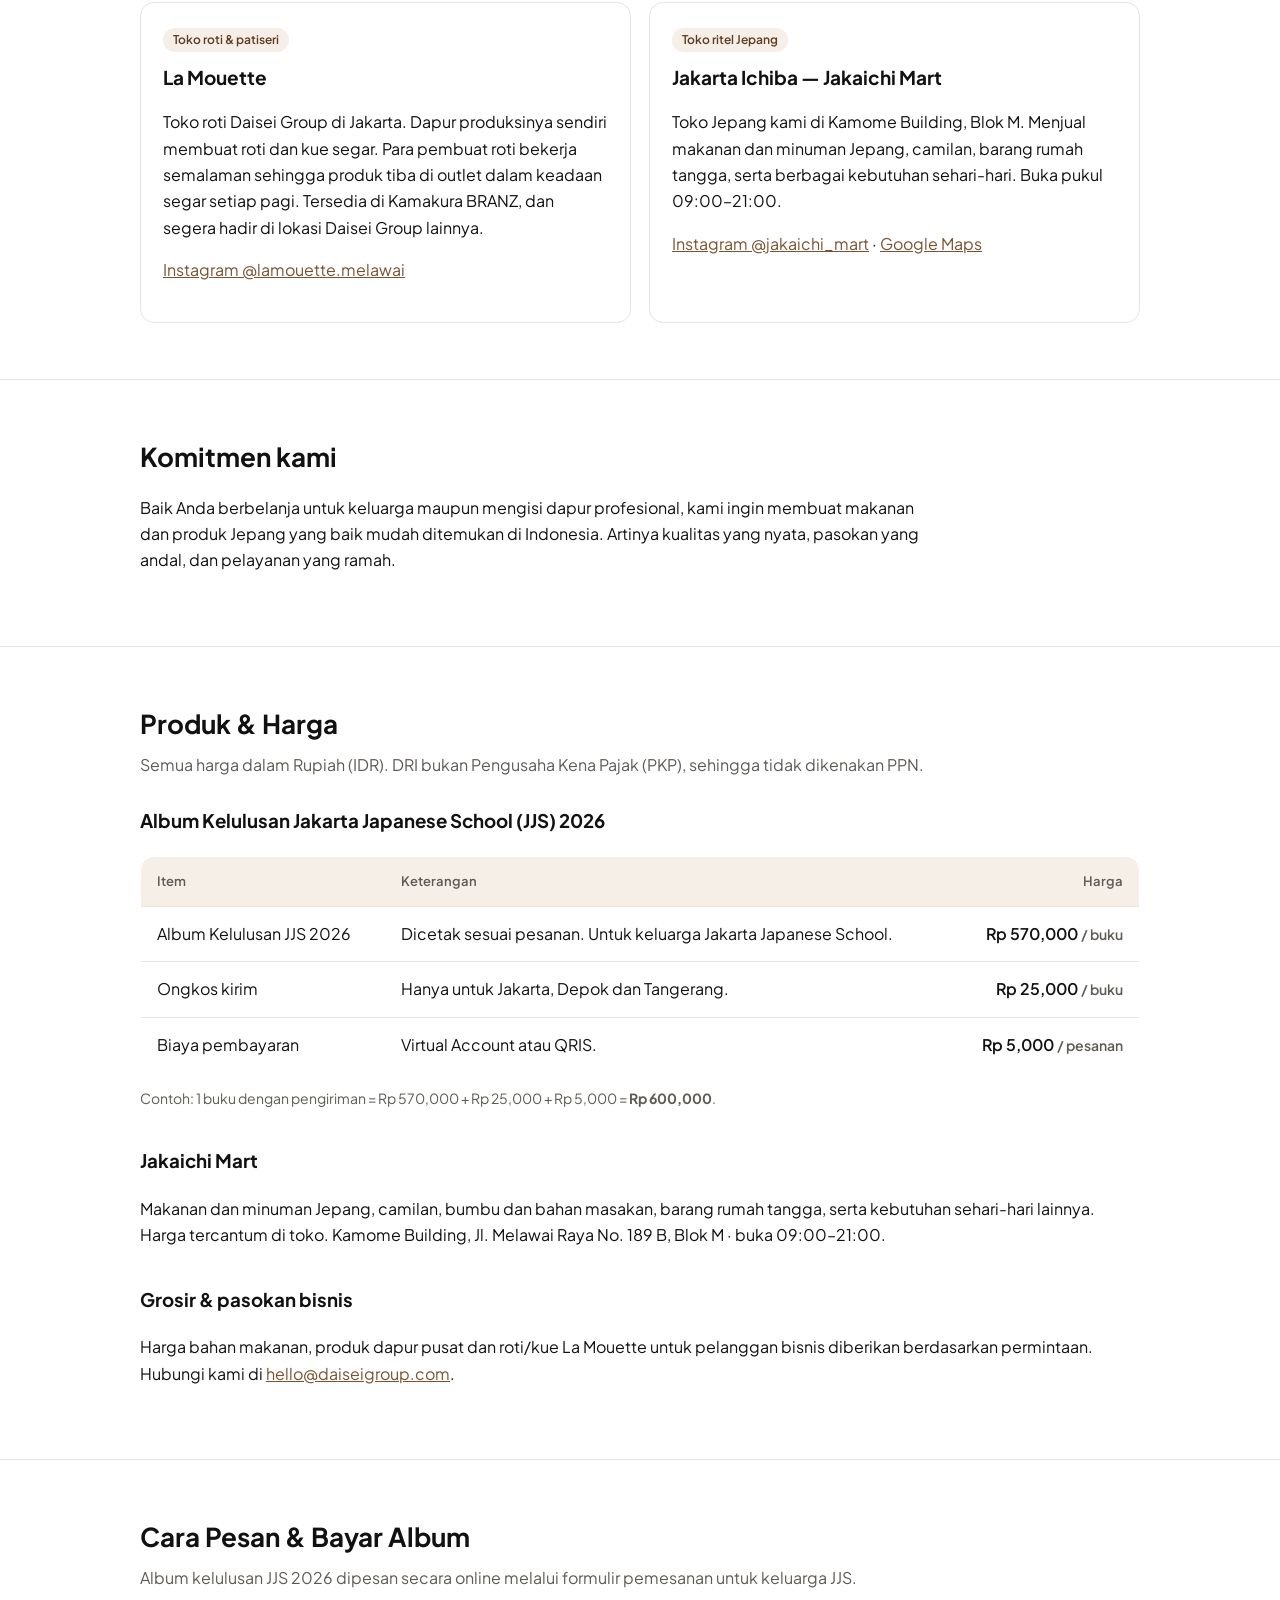
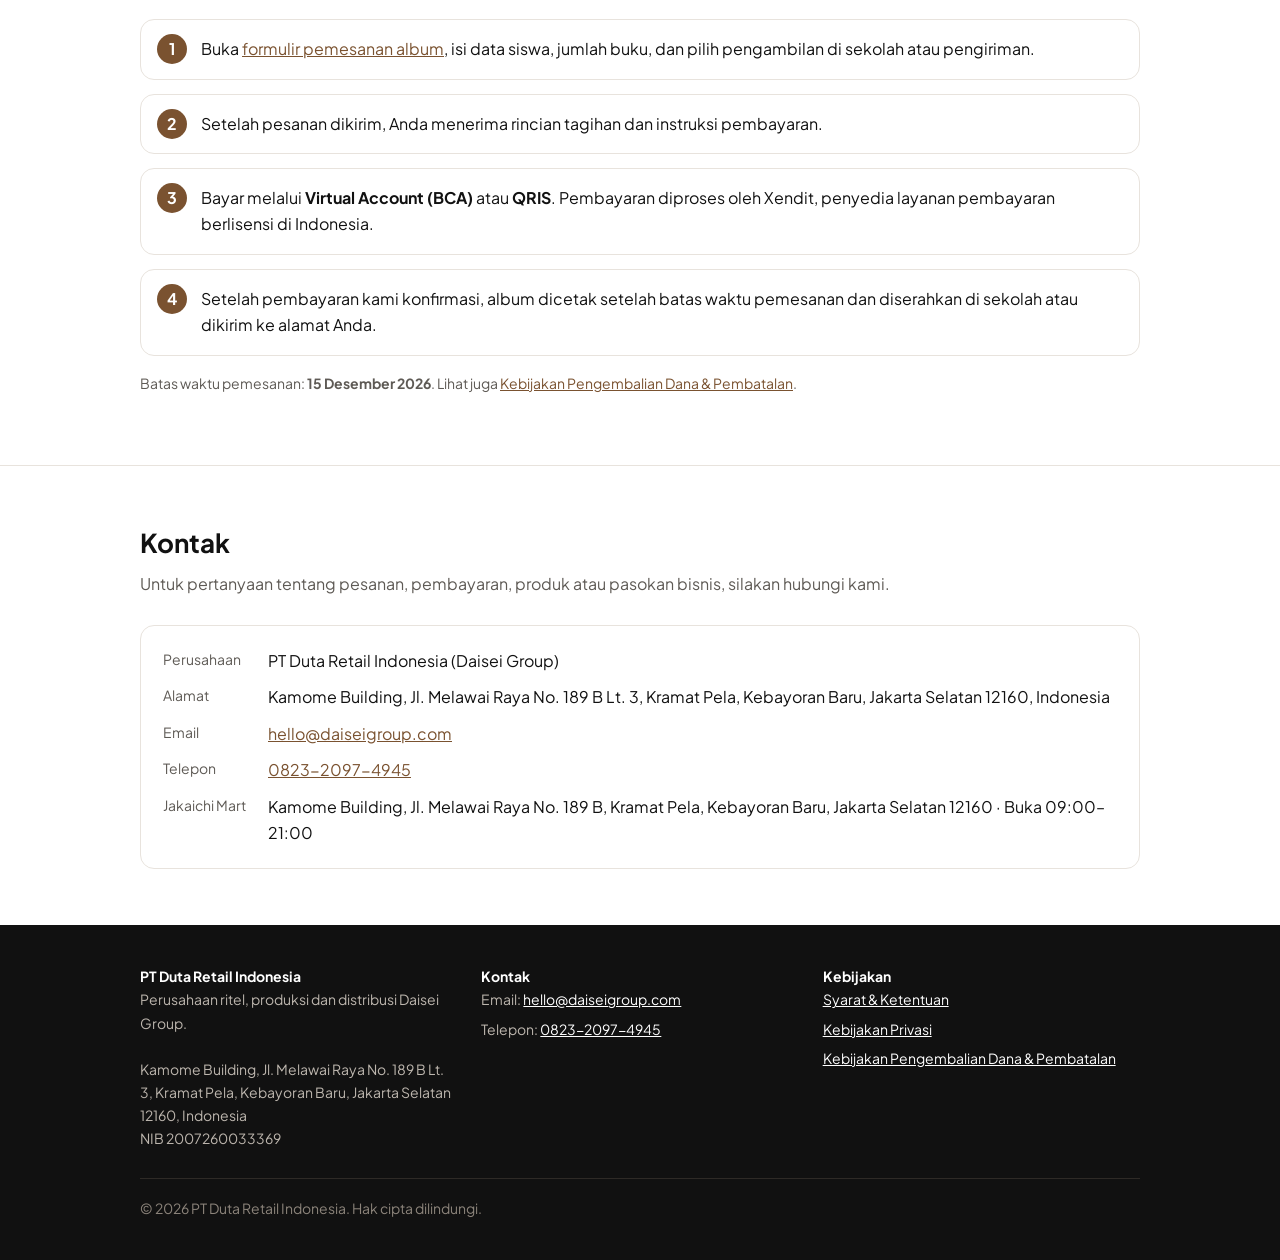
==== commit 188b7669: "Black top bar with white logo; tidy mobile header Co-Authored-By: Claude Opus 5.5 <noreply@anthropic" ====
--- a/index.html
+++ b/index.html
@@ -16,7 +16,7 @@
 <body class="lang-id">
 <header class="site">
   <div class="wrap">
-    <a class="brand" href="/"><img src="/assets/logo.png" alt="DRI logo"><span>PT Duta Retail Indonesia<small>DRI</small></span></a>
+    <a class="brand" href="/"><img src="/assets/logo-white.png" alt="DRI logo"><span>PT Duta Retail Indonesia<small>DRI</small></span></a>
     <nav class="main">
       <a href="/#about"><span data-l="id">Tentang</span><span data-l="en">About</span><span data-l="ja">会社概要</span></a>
       <a href="/#products"><span data-l="id">Produk &amp; Harga</span><span data-l="en">Products &amp; Prices</span><span data-l="ja">商品・価格</span></a>
--- a/assets/style.css
+++ b/assets/style.css
@@ -19,17 +19,17 @@
 body.lang-ja [data-l]:not([data-l="ja"]){display:none !important}
 
 /* Header */
-header.site{position:sticky;top:0;z-index:10;background:rgba(255,255,255,.95);backdrop-filter:blur(8px);border-bottom:1px solid var(--line)}
+header.site{position:sticky;top:0;z-index:10;background:var(--black);border-bottom:1px solid #000}
 header.site .wrap{display:flex;align-items:center;gap:16px;height:64px}
-.brand{display:flex;align-items:center;gap:10px;text-decoration:none;color:var(--ink);font-weight:700;letter-spacing:.01em}
-.brand img{width:36px;height:36px;border-radius:8px}
-.brand small{display:block;font-weight:500;color:var(--muted);font-size:11px;letter-spacing:.06em;text-transform:uppercase;line-height:1.2}
+.brand{display:flex;align-items:center;gap:10px;text-decoration:none;color:#fff;font-weight:700;letter-spacing:.01em}
+.brand img{width:30px;height:30px}
+.brand small{display:block;font-weight:500;color:#A39B92;font-size:11px;letter-spacing:.06em;text-transform:uppercase;line-height:1.2}
 nav.main{margin-left:auto;display:flex;gap:18px;font-size:14px}
-nav.main a{color:var(--ink);text-decoration:none}
-nav.main a:hover{color:var(--brown)}
-.langs{display:flex;border:1px solid var(--line);border-radius:999px;overflow:hidden;font-size:12px}
-.langs button{border:0;background:none;padding:6px 10px;cursor:pointer;font:inherit;color:var(--muted)}
-.langs button[aria-pressed="true"]{background:var(--black);color:#fff}
+nav.main a{color:#E8E3DD;text-decoration:none}
+nav.main a:hover{color:#C9A27E}
+.langs{display:flex;border:1px solid #3A3631;border-radius:999px;overflow:hidden;font-size:12px}
+.langs button{border:0;background:none;padding:6px 10px;cursor:pointer;font:inherit;color:#A39B92}
+.langs button[aria-pressed="true"]{background:#fff;color:var(--black)}
 @media (max-width:760px){nav.main{display:none}.langs{margin-left:auto}}
 
 /* Hero */
@@ -96,3 +96,4 @@
   .langs button{padding:6px 8px}
 }
 @media (min-width:760px){.grid-2{grid-template-columns:repeat(2,1fr)}}
+@media (max-width:480px){.brand{font-size:14px;line-height:1.2}.brand small{display:none}.langs button{white-space:nowrap;padding:6px 7px}header.site .wrap{gap:10px}}
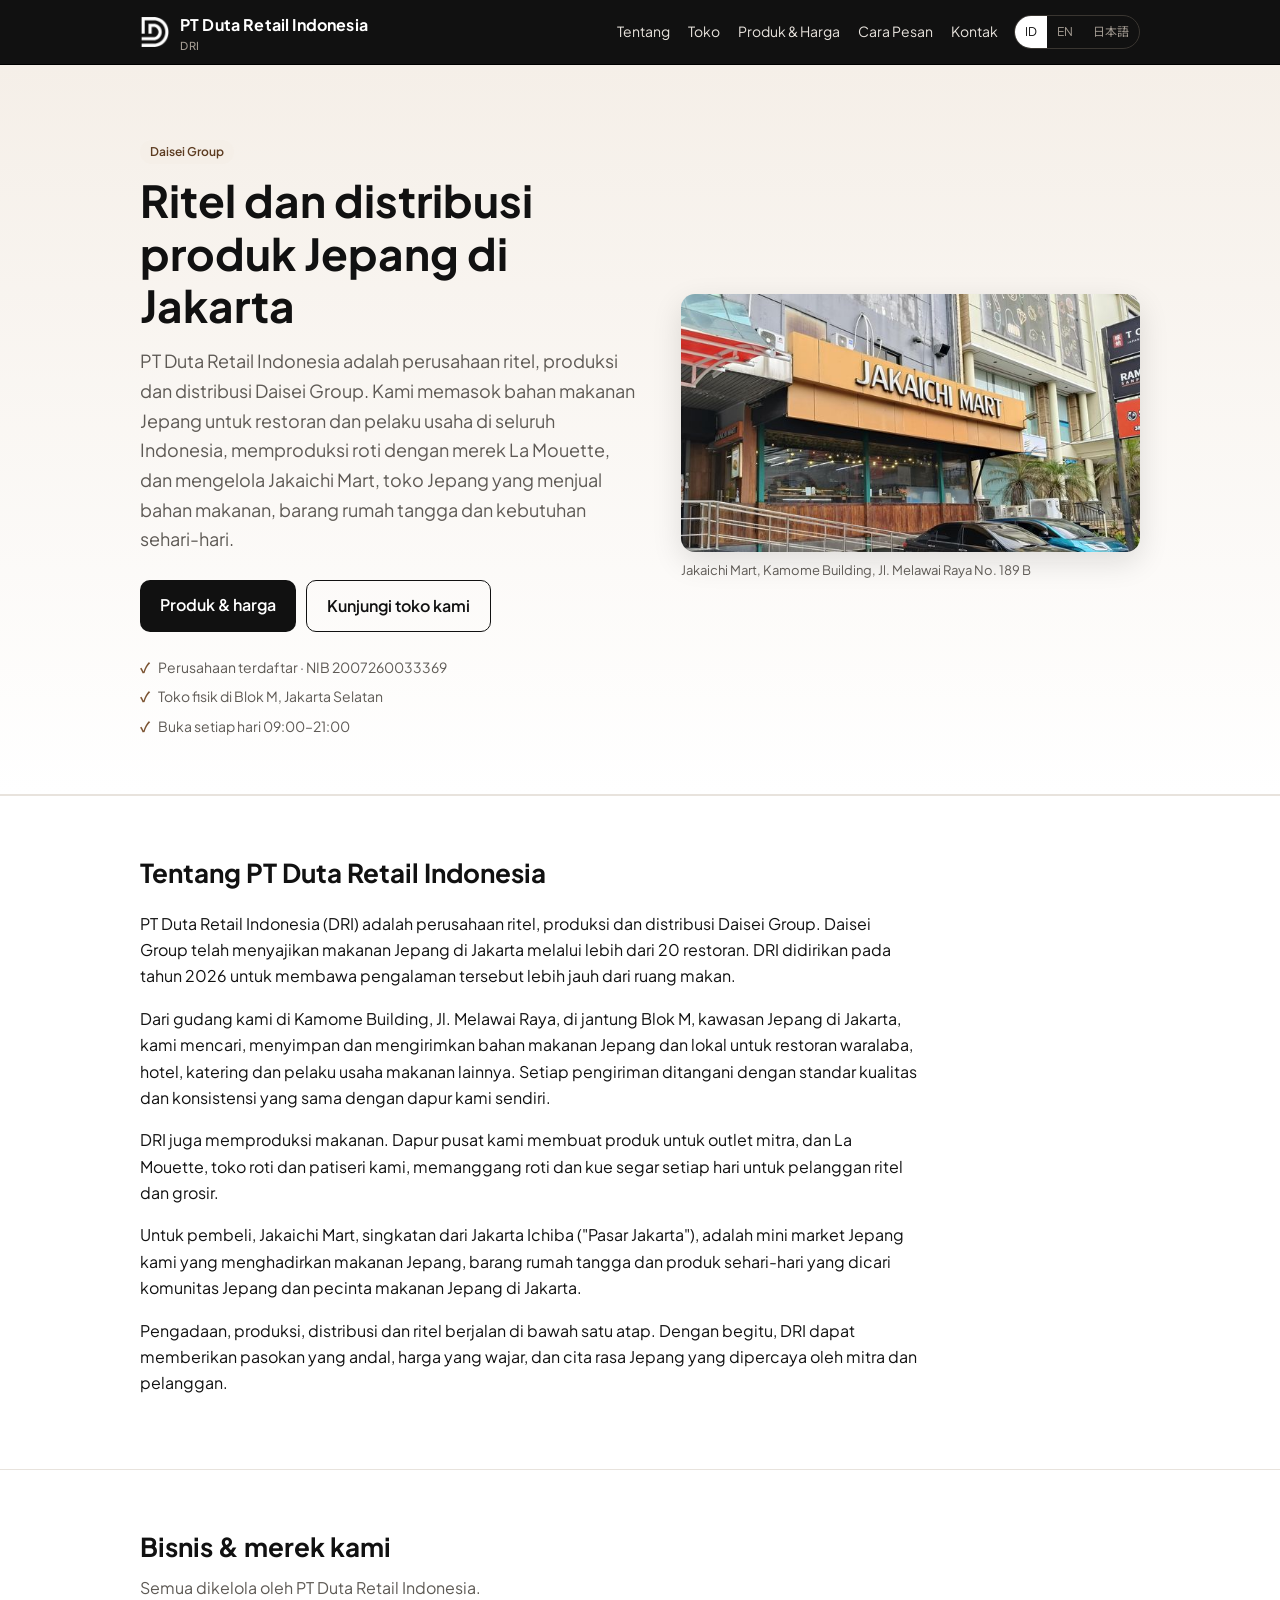
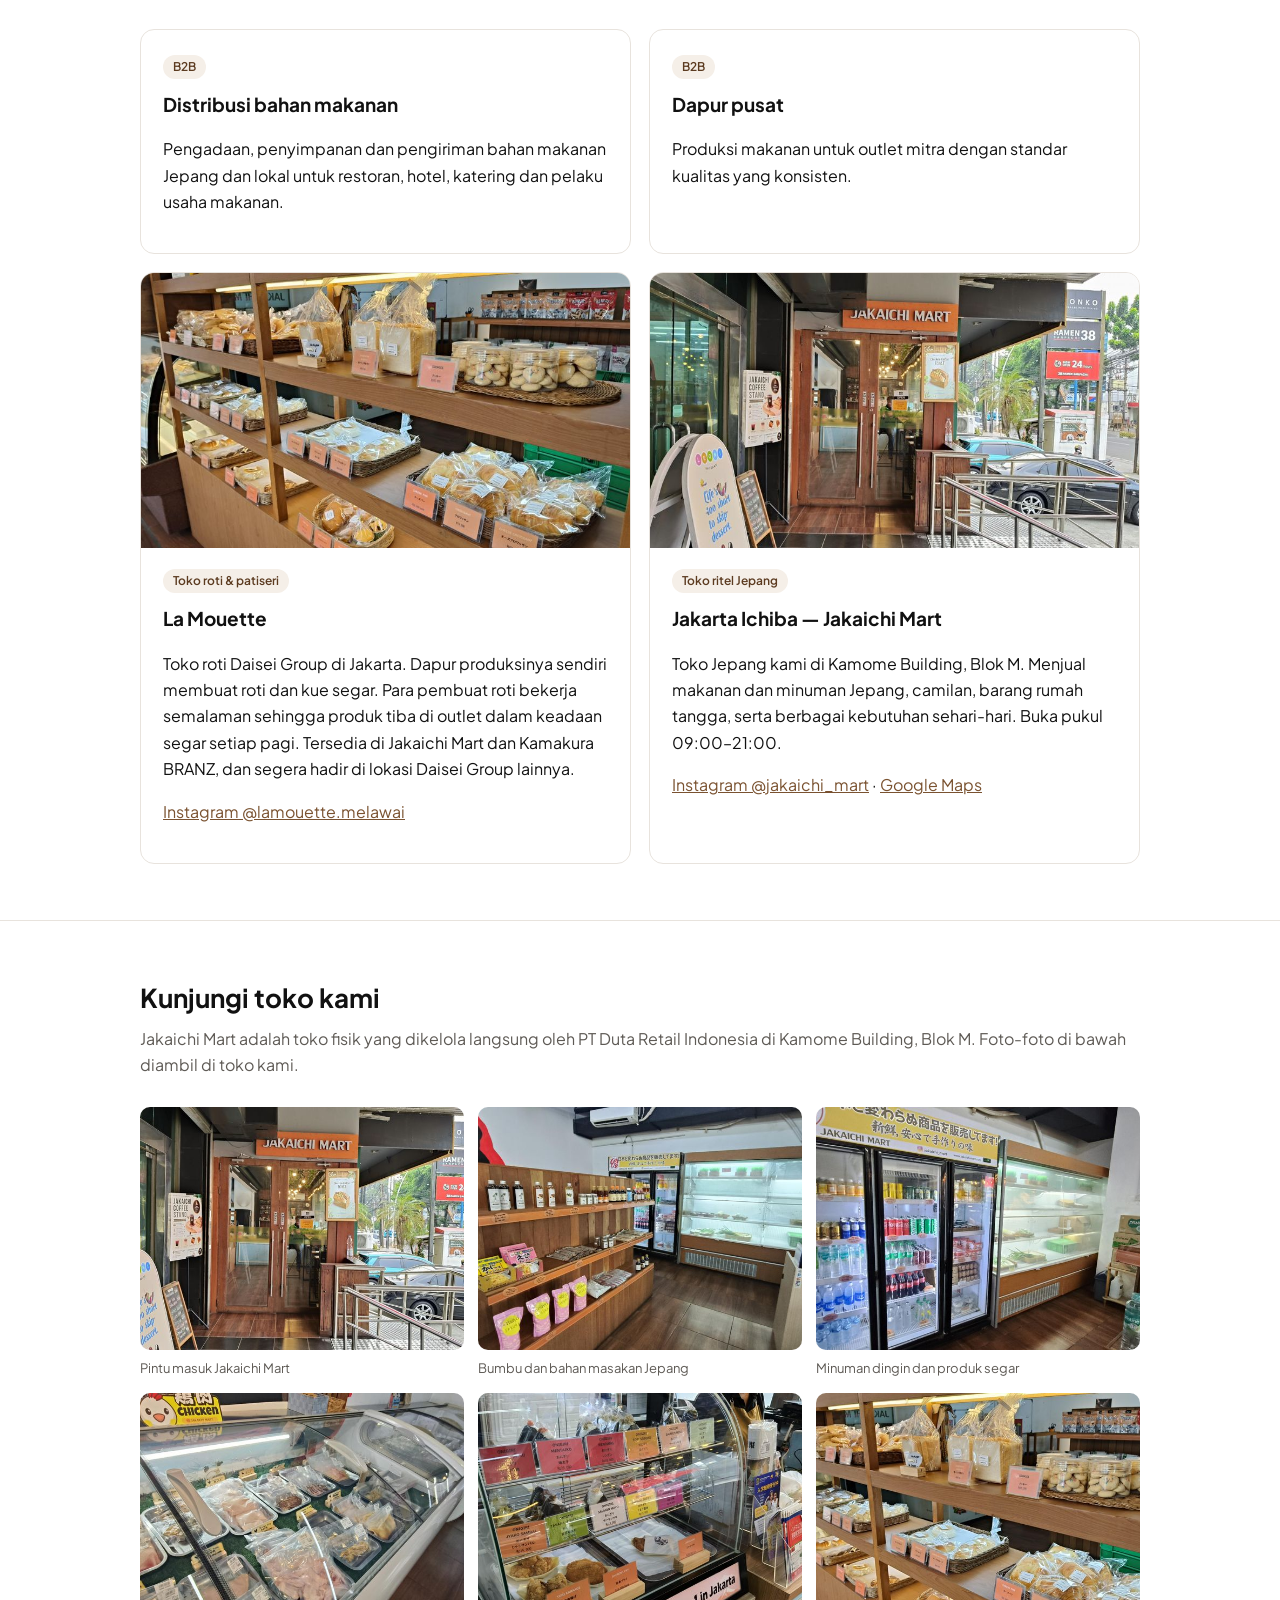
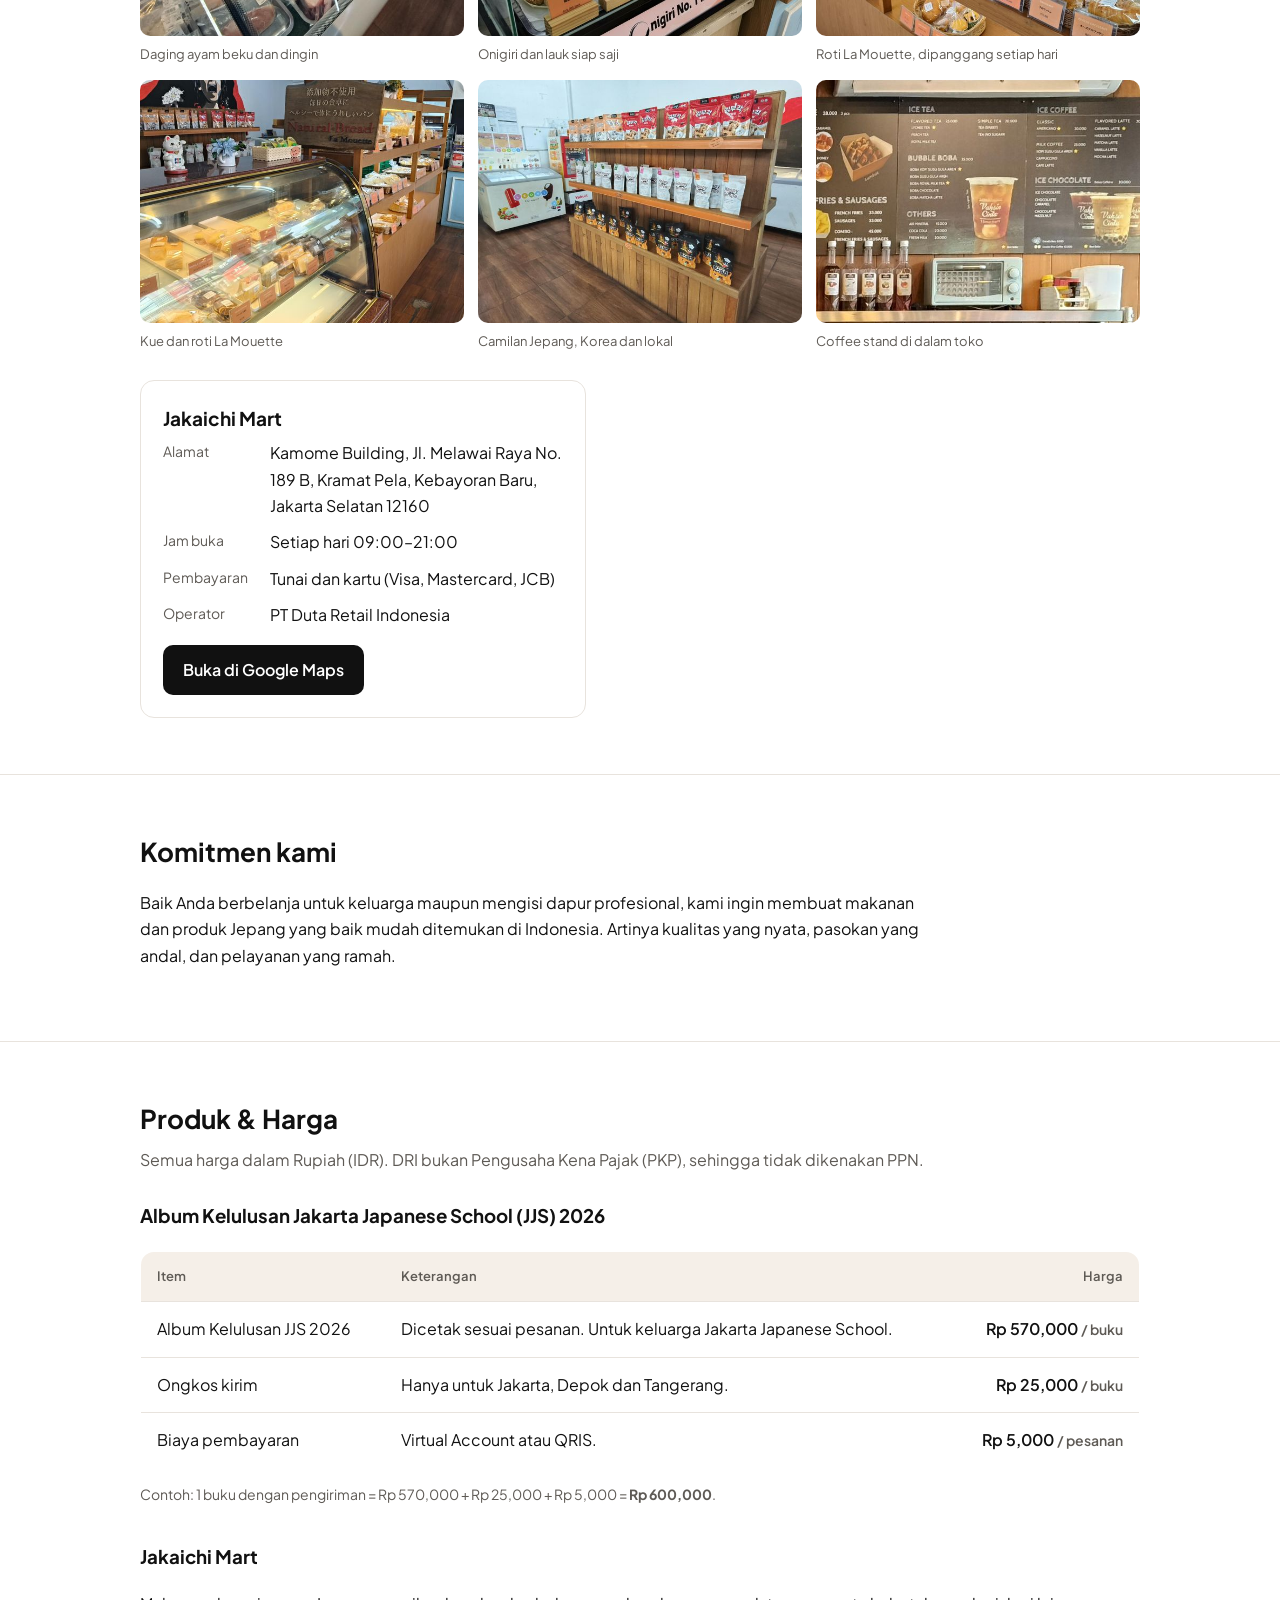
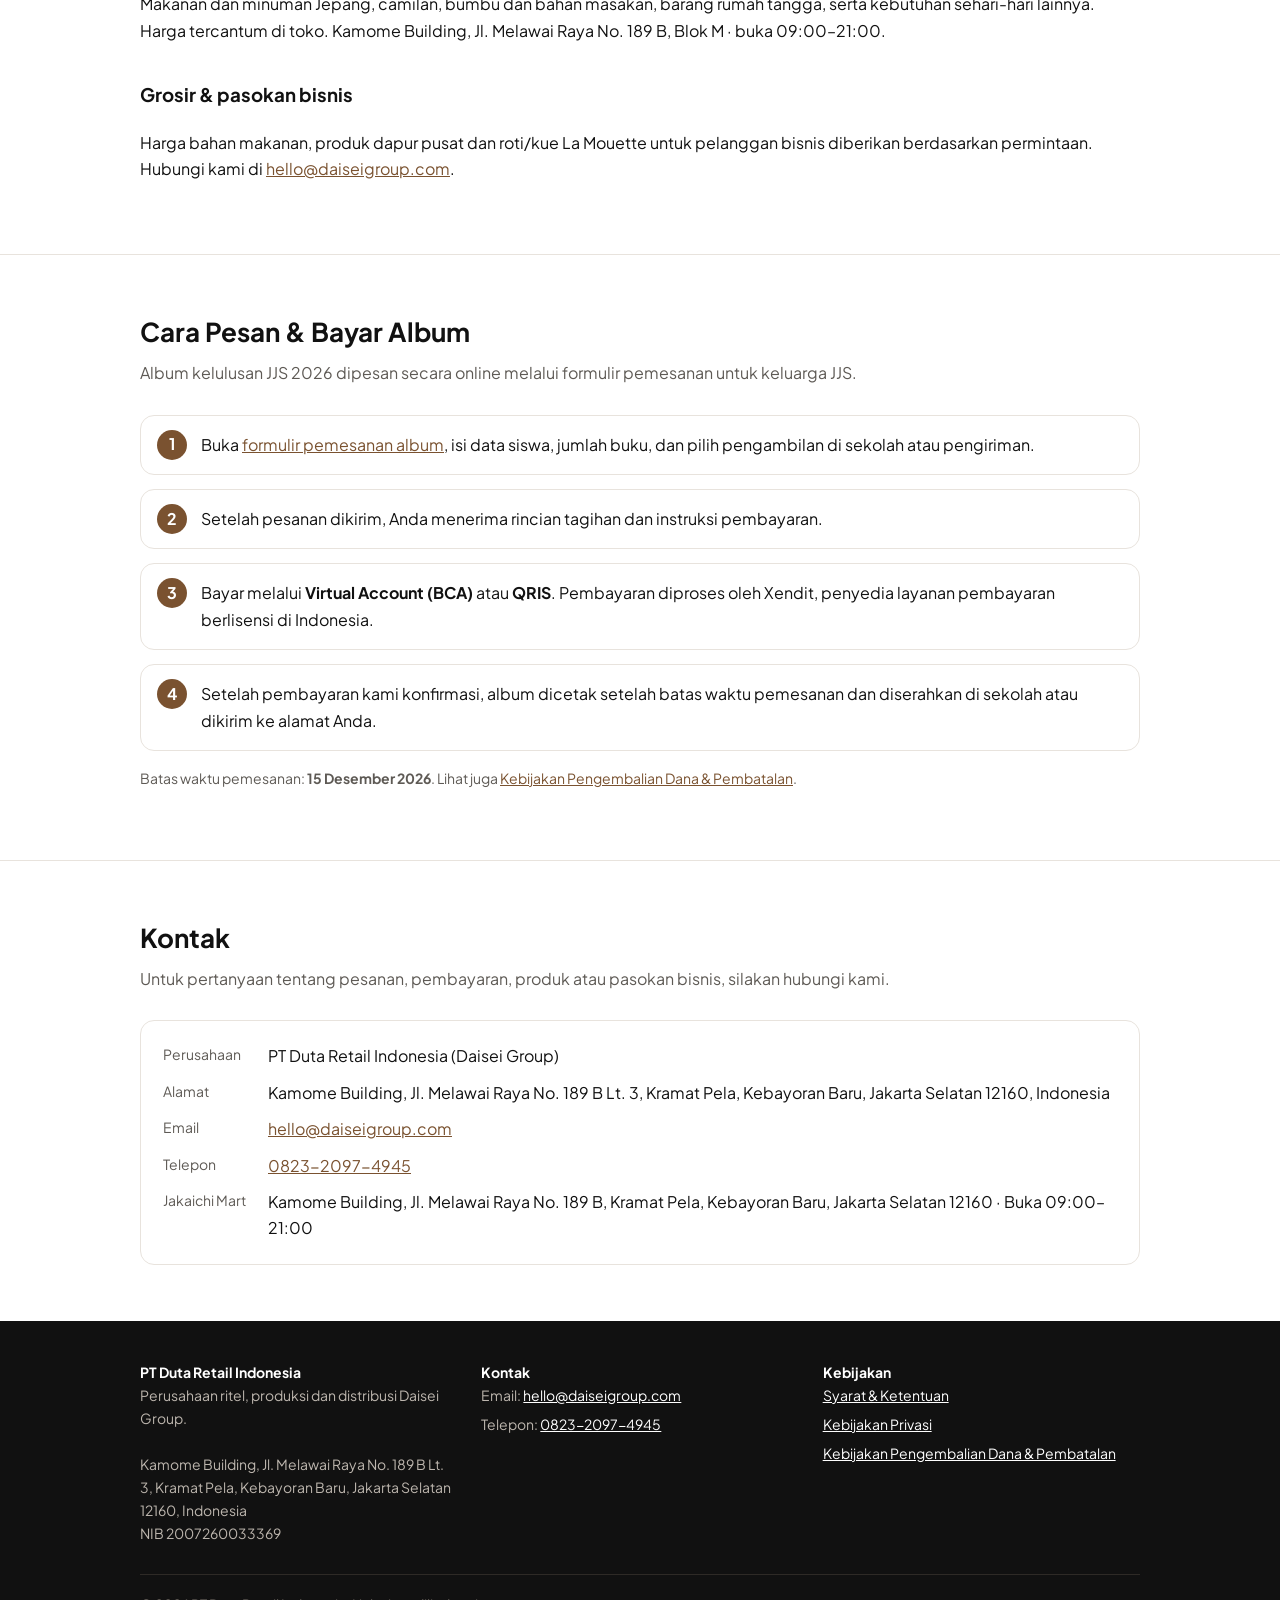
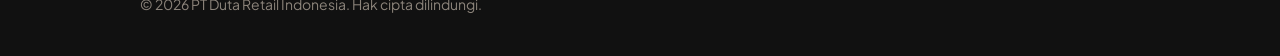
==== commit 38ce6cfe: "Add Jakaichi Mart store photos and "Visit our store" section - Storefront photo and trust facts (NIB" ====
--- a/index.html
+++ b/index.html
@@ -19,6 +19,7 @@
     <a class="brand" href="/"><img src="/assets/logo-white.png" alt="DRI logo"><span>PT Duta Retail Indonesia<small>DRI</small></span></a>
     <nav class="main">
       <a href="/#about"><span data-l="id">Tentang</span><span data-l="en">About</span><span data-l="ja">会社概要</span></a>
+      <a href="/#store"><span data-l="id">Toko</span><span data-l="en">Our Store</span><span data-l="ja">店舗</span></a>
       <a href="/#products"><span data-l="id">Produk &amp; Harga</span><span data-l="en">Products &amp; Prices</span><span data-l="ja">商品・価格</span></a>
       <a href="/#order"><span data-l="id">Cara Pesan</span><span data-l="en">How to Order</span><span data-l="ja">ご注文方法</span></a>
       <a href="/#contact"><span data-l="id">Kontak</span><span data-l="en">Contact</span><span data-l="ja">お問い合わせ</span></a>
@@ -31,7 +32,8 @@
 <main>
 <!-- ============ HERO ============ -->
 <div class="hero">
-  <div class="wrap">
+  <div class="wrap hero-grid">
+   <div>
     <span class="tag">Daisei Group</span>
     <h1>
       <span data-l="id">Ritel dan distribusi produk Jepang di Jakarta</span>
@@ -45,8 +47,18 @@
     </p>
     <div class="btns">
       <a class="btn" href="#products"><span data-l="id">Produk &amp; harga</span><span data-l="en">Products &amp; prices</span><span data-l="ja">商品・価格</span></a>
-      <a class="btn ghost" href="#contact"><span data-l="id">Hubungi kami</span><span data-l="en">Contact us</span><span data-l="ja">お問い合わせ</span></a>
-    </div>
+      <a class="btn ghost" href="#store"><span data-l="id">Kunjungi toko kami</span><span data-l="en">Visit our store</span><span data-l="ja">店舗のご案内</span></a>
+    </div>
+    <ul class="facts">
+      <li><span data-l="id">Perusahaan terdaftar · NIB 2007260033369</span><span data-l="en">Registered company · NIB 2007260033369</span><span data-l="ja">登記法人・NIB 2007260033369</span></li>
+      <li><span data-l="id">Toko fisik di Blok M, Jakarta Selatan</span><span data-l="en">Physical store in Blok M, South Jakarta</span><span data-l="ja">ジャカルタ南部・ブロックMに実店舗</span></li>
+      <li><span data-l="id">Buka setiap hari 09:00–21:00</span><span data-l="en">Open every day 09:00–21:00</span><span data-l="ja">毎日営業 09:00〜21:00</span></li>
+    </ul>
+   </div>
+   <figure class="hero-photo">
+     <img src="/assets/store/storefront.jpg" srcset="/assets/store/storefront-sm.jpg 800w, /assets/store/storefront.jpg 1600w" sizes="(max-width:860px) 100vw, 520px" width="1600" height="714" alt="Jakaichi Mart storefront, Kamome Building, Jl. Melawai Raya, Jakarta">
+     <figcaption><span data-l="id">Jakaichi Mart, Kamome Building, Jl. Melawai Raya No. 189 B</span><span data-l="en">Jakaichi Mart, Kamome Building, Jl. Melawai Raya No. 189 B</span><span data-l="ja">じゃかいちマート（カモメビル、Jl. Melawai Raya No. 189 B）</span></figcaption>
+   </figure>
   </div>
 </div>
 
@@ -101,16 +113,18 @@
         <p data-l="ja">パートナー店舗向けの商品を、安定した品質基準で製造します。</p>
       </div>
       <!-- BRAND: La Mouette -->
-      <div class="card">
+      <div class="card has-photo">
+        <img class="card-photo" src="/assets/store/la-mouette-bread-sm.jpg" width="800" height="450" loading="lazy" alt="La Mouette bread on the shelves">
         <span class="tag"><span data-l="id">Toko roti &amp; patiseri</span><span data-l="en">Bakery &amp; patisserie</span><span data-l="ja">ベーカリー＆パティスリー</span></span>
         <h3>La Mouette</h3>
-        <p data-l="id">Toko roti Daisei Group di Jakarta. Dapur produksinya sendiri membuat roti dan kue segar. Para pembuat roti bekerja semalaman sehingga produk tiba di outlet dalam keadaan segar setiap pagi. Tersedia di Kamakura BRANZ, dan segera hadir di lokasi Daisei Group lainnya.</p>
-        <p data-l="en">The Daisei Group's bakery in Jakarta. Its own production kitchen makes fresh bread and cakes. The bakers work overnight, so the items arrive at the outlets fresh every morning. Find La Mouette at Kamakura BRANZ, with more Daisei Group locations coming soon.</p>
-        <p data-l="ja">ジャカルタのダイセイグループのベーカリー。自社の製造キッチンで焼きたてのパンとケーキをつくっています。職人が夜通し仕込みを行い、毎朝新鮮な状態で各店舗に届けます。現在は Kamakura BRANZ で販売中、今後ダイセイグループの他店舗にも展開予定です。</p>
+        <p data-l="id">Toko roti Daisei Group di Jakarta. Dapur produksinya sendiri membuat roti dan kue segar. Para pembuat roti bekerja semalaman sehingga produk tiba di outlet dalam keadaan segar setiap pagi. Tersedia di Jakaichi Mart dan Kamakura BRANZ, dan segera hadir di lokasi Daisei Group lainnya.</p>
+        <p data-l="en">The Daisei Group's bakery in Jakarta. Its own production kitchen makes fresh bread and cakes. The bakers work overnight, so the items arrive at the outlets fresh every morning. Find La Mouette at Jakaichi Mart and Kamakura BRANZ, with more Daisei Group locations coming soon.</p>
+        <p data-l="ja">ジャカルタのダイセイグループのベーカリー。自社の製造キッチンで焼きたてのパンとケーキをつくっています。職人が夜通し仕込みを行い、毎朝新鮮な状態で各店舗に届けます。現在はじゃかいちマートと Kamakura BRANZ で販売中、今後ダイセイグループの他店舗にも展開予定です。</p>
         <p><a href="https://www.instagram.com/lamouette.melawai/" target="_blank" rel="noopener">Instagram @lamouette.melawai</a></p>
       </div>
       <!-- BRAND: Jakarta Ichiba / Jakaichi Mart -->
-      <div class="card">
+      <div class="card has-photo">
+        <img class="card-photo" src="/assets/store/entrance-sm.jpg" width="800" height="450" loading="lazy" alt="Jakaichi Mart entrance">
         <span class="tag"><span data-l="id">Toko ritel Jepang</span><span data-l="en">Japanese retail store</span><span data-l="ja">日本の小売店</span></span>
         <h3>Jakarta Ichiba — Jakaichi Mart</h3>
         <p data-l="id">Toko Jepang kami di Kamome Building, Blok M. Menjual makanan dan minuman Jepang, camilan, barang rumah tangga, serta berbagai kebutuhan sehari-hari. Buka pukul 09:00–21:00.</p>
@@ -118,6 +132,38 @@
         <p data-l="ja">ブロックMのカモメビルにある日本のお店。日本の食品・飲料、お菓子、生活雑貨、日用品などを幅広く取り扱っています。営業時間 09:00〜21:00。</p>
         <p><a href="https://www.instagram.com/jakaichi_mart/" target="_blank" rel="noopener">Instagram @jakaichi_mart</a> · <a href="https://maps.app.goo.gl/RYu8W9kLrBA5V35MA" target="_blank" rel="noopener">Google Maps</a></p>
       </div>
+    </div>
+  </div>
+</section>
+
+<!-- ============ OUR STORE (photos) ============ -->
+<section id="store">
+  <div class="wrap">
+    <h2><span data-l="id">Kunjungi toko kami</span><span data-l="en">Visit our store</span><span data-l="ja">店舗のご案内</span></h2>
+    <p class="sub"><span data-l="id">Jakaichi Mart adalah toko fisik yang dikelola langsung oleh PT Duta Retail Indonesia di Kamome Building, Blok M. Foto-foto di bawah diambil di toko kami.</span><span data-l="en">Jakaichi Mart is a physical store run directly by PT Duta Retail Indonesia in the Kamome Building, Blok M. The photos below were taken in our store.</span><span data-l="ja">じゃかいちマートは、PT Duta Retail Indonesia が直接運営する、ブロックM・カモメビルの実店舗です。下の写真はすべて当店で撮影したものです。</span></p>
+    <div class="gallery">
+      <figure><a href="/assets/store/entrance.jpg" target="_blank" rel="noopener"><img src="/assets/store/entrance-sm.jpg" loading="lazy" alt="Jakaichi Mart entrance"></a><figcaption><span data-l="id">Pintu masuk Jakaichi Mart</span><span data-l="en">Jakaichi Mart entrance</span><span data-l="ja">じゃかいちマート入口</span></figcaption></figure>
+      <figure><a href="/assets/store/grocery.jpg" target="_blank" rel="noopener"><img src="/assets/store/grocery-sm.jpg" loading="lazy" alt="Japanese seasonings and pantry goods"></a><figcaption><span data-l="id">Bumbu dan bahan masakan Jepang</span><span data-l="en">Japanese seasonings and pantry goods</span><span data-l="ja">日本の調味料・食材</span></figcaption></figure>
+      <figure><a href="/assets/store/drinks.jpg" target="_blank" rel="noopener"><img src="/assets/store/drinks-sm.jpg" loading="lazy" alt="Chilled drinks and fresh produce"></a><figcaption><span data-l="id">Minuman dingin dan produk segar</span><span data-l="en">Chilled drinks and fresh produce</span><span data-l="ja">冷蔵ドリンク・生鮮品</span></figcaption></figure>
+      <figure><a href="/assets/store/chicken.jpg" target="_blank" rel="noopener"><img src="/assets/store/chicken-sm.jpg" loading="lazy" alt="Chilled and frozen chicken"></a><figcaption><span data-l="id">Daging ayam beku dan dingin</span><span data-l="en">Chilled and frozen chicken</span><span data-l="ja">鶏肉コーナー</span></figcaption></figure>
+      <figure><a href="/assets/store/onigiri.jpg" target="_blank" rel="noopener"><img src="/assets/store/onigiri-sm.jpg" loading="lazy" alt="Onigiri and ready-to-eat dishes"></a><figcaption><span data-l="id">Onigiri dan lauk siap saji</span><span data-l="en">Onigiri and ready-to-eat dishes</span><span data-l="ja">おにぎり・お惣菜</span></figcaption></figure>
+      <figure><a href="/assets/store/la-mouette-bread.jpg" target="_blank" rel="noopener"><img src="/assets/store/la-mouette-bread-sm.jpg" loading="lazy" alt="La Mouette bread, baked daily"></a><figcaption><span data-l="id">Roti La Mouette, dipanggang setiap hari</span><span data-l="en">La Mouette bread, baked daily</span><span data-l="ja">毎日焼き上げる La Mouette のパン</span></figcaption></figure>
+      <figure><a href="/assets/store/la-mouette-counter.jpg" target="_blank" rel="noopener"><img src="/assets/store/la-mouette-counter-sm.jpg" loading="lazy" alt="La Mouette cakes and bread"></a><figcaption><span data-l="id">Kue dan roti La Mouette</span><span data-l="en">La Mouette cakes and bread</span><span data-l="ja">La Mouette のケーキとパン</span></figcaption></figure>
+      <figure><a href="/assets/store/snacks.jpg" target="_blank" rel="noopener"><img src="/assets/store/snacks-sm.jpg" loading="lazy" alt="Japanese, Korean and local snacks"></a><figcaption><span data-l="id">Camilan Jepang, Korea dan lokal</span><span data-l="en">Japanese, Korean and local snacks</span><span data-l="ja">日本・韓国・インドネシアのお菓子</span></figcaption></figure>
+      <figure><a href="/assets/store/coffee-stand.jpg" target="_blank" rel="noopener"><img src="/assets/store/coffee-stand-sm.jpg" loading="lazy" alt="Coffee stand inside the store"></a><figcaption><span data-l="id">Coffee stand di dalam toko</span><span data-l="en">Coffee stand inside the store</span><span data-l="ja">店内のコーヒースタンド</span></figcaption></figure>
+    </div>
+    <div class="visit">
+      <div class="card">
+        <h3>Jakaichi Mart</h3>
+        <dl class="contact">
+          <dt><span data-l="id">Alamat</span><span data-l="en">Address</span><span data-l="ja">住所</span></dt><dd>Kamome Building, Jl. Melawai Raya No. 189 B, Kramat Pela, Kebayoran Baru, Jakarta Selatan 12160</dd>
+          <dt><span data-l="id">Jam buka</span><span data-l="en">Opening hours</span><span data-l="ja">営業時間</span></dt><dd><span data-l="id">Setiap hari 09:00–21:00</span><span data-l="en">Every day 09:00–21:00</span><span data-l="ja">毎日 09:00〜21:00</span></dd>
+          <dt><span data-l="id">Pembayaran</span><span data-l="en">Payment</span><span data-l="ja">お支払い</span></dt><dd><span data-l="id">Tunai dan kartu (Visa, Mastercard, JCB)</span><span data-l="en">Cash and cards (Visa, Mastercard, JCB)</span><span data-l="ja">現金・カード（Visa、Mastercard、JCB）</span></dd>
+          <dt><span data-l="id">Operator</span><span data-l="en">Operated by</span><span data-l="ja">運営</span></dt><dd>PT Duta Retail Indonesia</dd>
+        </dl>
+        <p style="margin:16px 0 0"><a class="btn" href="https://maps.app.goo.gl/RYu8W9kLrBA5V35MA" target="_blank" rel="noopener"><span data-l="id">Buka di Google Maps</span><span data-l="en">Open in Google Maps</span><span data-l="ja">Google マップで開く</span></a></p>
+      </div>
+      <div class="map"><iframe title="Map: Jakaichi Mart, Kamome Building" src="https://www.google.com/maps?q=Jakaichi+Mart,+Jl.+Melawai+Raya+No.+189+B,+Kebayoran+Baru,+Jakarta+Selatan&output=embed" loading="lazy" referrerpolicy="no-referrer-when-downgrade"></iframe></div>
     </div>
   </div>
 </section>
--- a/assets/style.css
+++ b/assets/style.css
@@ -97,3 +97,27 @@
 }
 @media (min-width:760px){.grid-2{grid-template-columns:repeat(2,1fr)}}
 @media (max-width:480px){.brand{font-size:14px;line-height:1.2}.brand small{display:none}.langs button{white-space:nowrap;padding:6px 7px}header.site .wrap{gap:10px}}
+
+/* Hero with store photo */
+.hero-grid{display:grid;gap:36px;align-items:center}
+@media (min-width:860px){.hero-grid{grid-template-columns:1.1fr 1fr}}
+.hero-photo{margin:0}
+.hero-photo img{display:block;width:100%;height:auto;aspect-ratio:16/9;object-fit:cover;border-radius:var(--radius);box-shadow:0 10px 30px rgba(17,17,17,.12)}
+.hero-photo figcaption,.gallery figcaption{font-size:13px;color:var(--muted);margin-top:8px}
+ul.facts{list-style:none;padding:0;margin:24px 0 0;display:grid;gap:6px;font-size:14px;color:var(--muted)}
+ul.facts li::before{content:"✓";color:var(--brown);font-weight:700;margin-right:8px}
+
+/* Brand cards with photo */
+.card.has-photo{padding-top:0;overflow:hidden}
+.card-photo{display:block;width:calc(100% + 44px);max-width:none;margin:0 -22px 18px;height:auto;aspect-ratio:16/9;object-fit:cover}
+
+/* Store gallery */
+.gallery{display:grid;gap:14px;grid-template-columns:repeat(3,1fr)}
+@media (max-width:640px){.gallery{grid-template-columns:repeat(2,1fr);gap:10px}.gallery figcaption{font-size:12px}.gallery figure:nth-child(9){display:none}}
+.gallery figure{margin:0}
+.gallery img{display:block;width:100%;aspect-ratio:4/3;object-fit:cover;border-radius:10px;background:var(--brown-soft)}
+.gallery a:hover img{opacity:.9}
+.visit{display:grid;gap:18px;margin-top:28px}
+@media (min-width:860px){.visit{grid-template-columns:1fr 1.2fr}}
+.map iframe{display:block;width:100%;height:100%;min-height:300px;border:0;border-radius:var(--radius)}
+@media (max-width:860px){nav.main{gap:14px}}
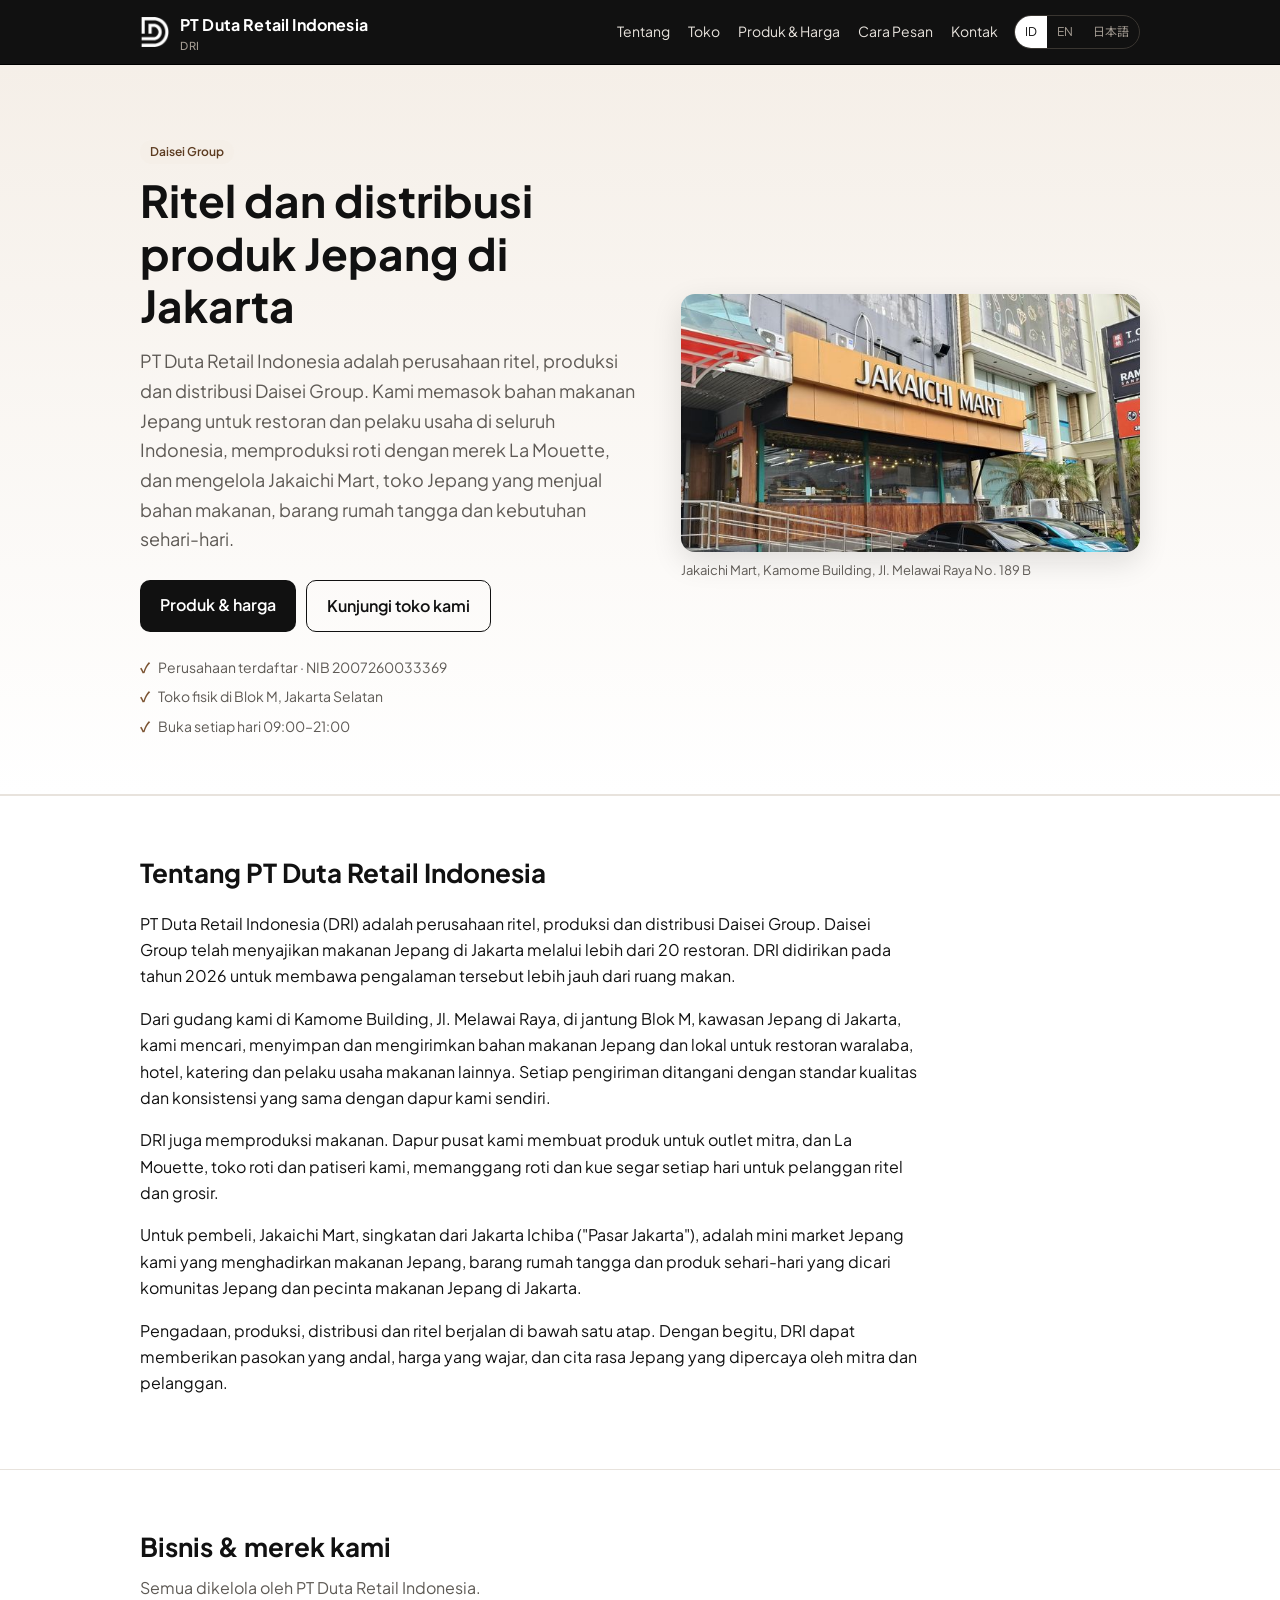
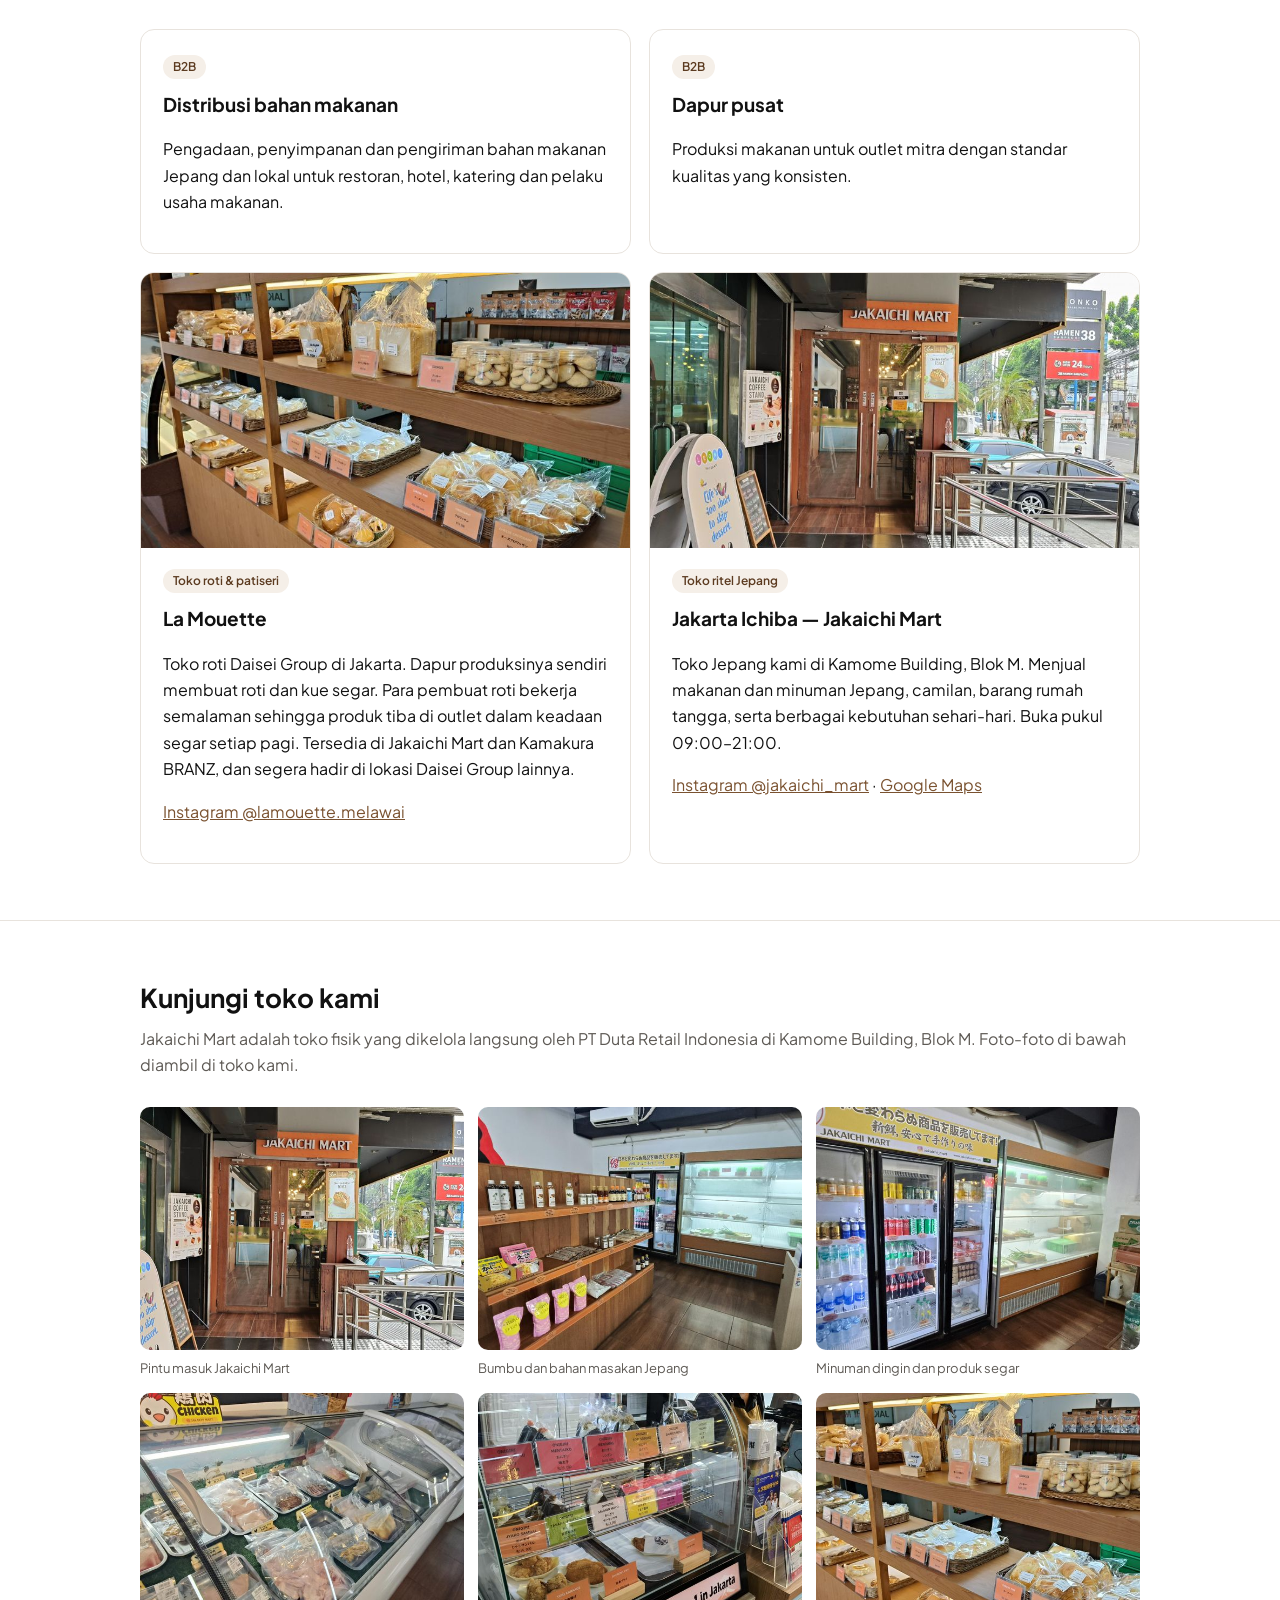
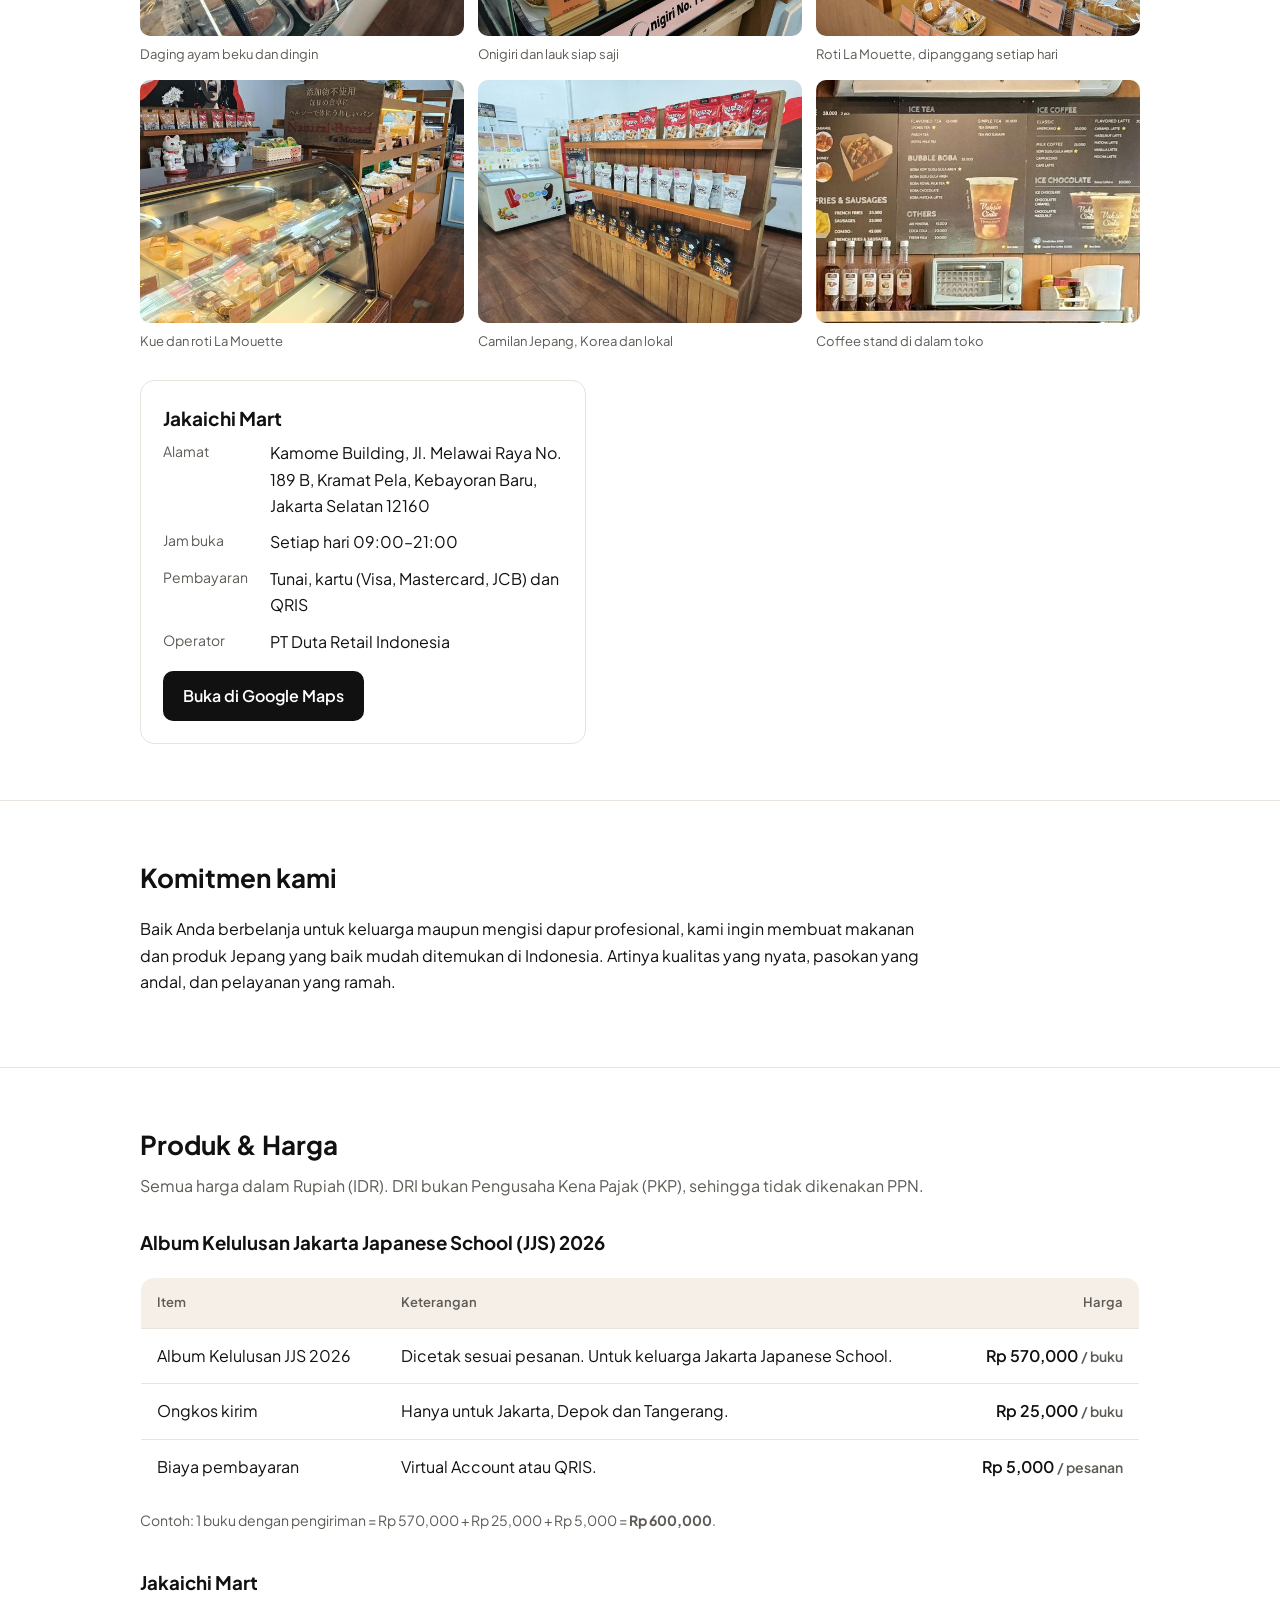
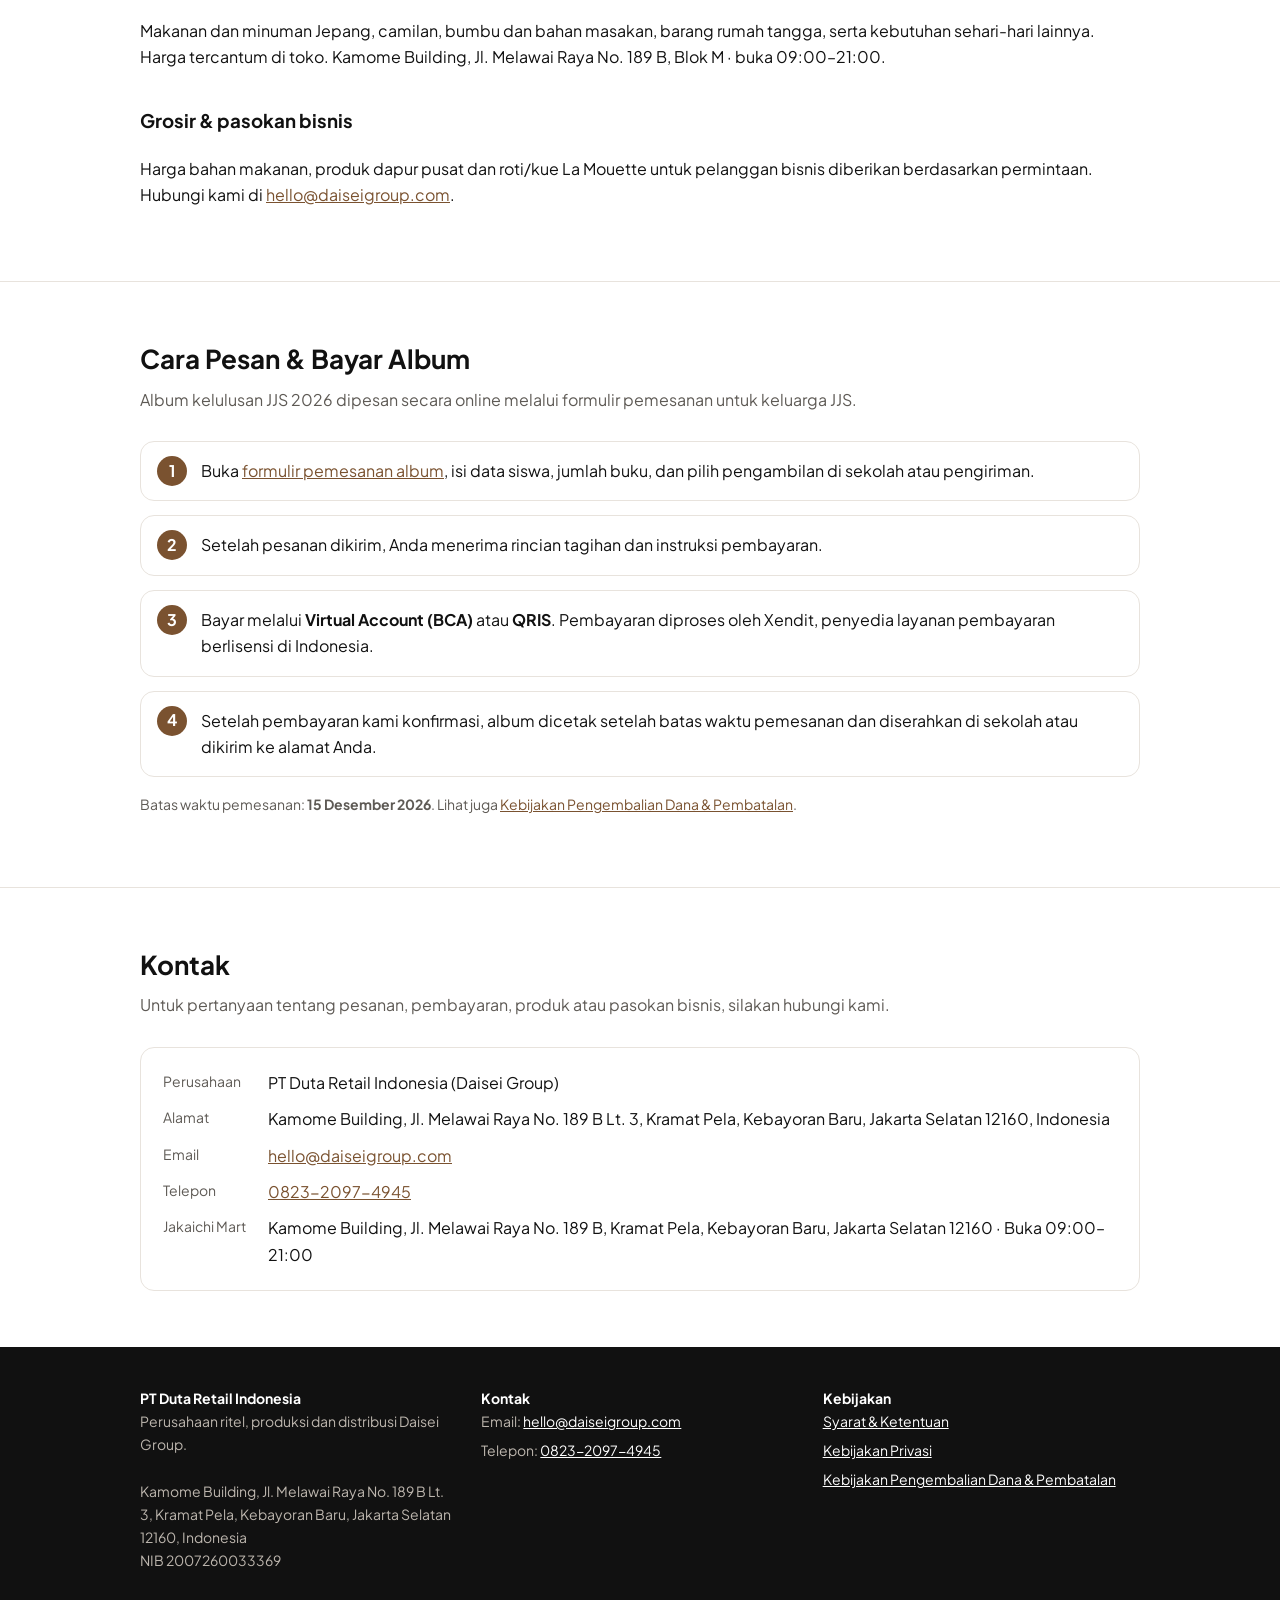
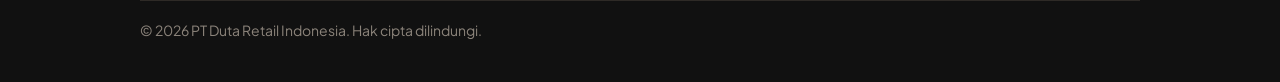
==== commit f9a5d86d: "Add QRIS to Jakaichi Mart payment methods Co-Authored-By: Claude Opus 5.5 <noreply@anthropic.com> Cl" ====
--- a/index.html
+++ b/index.html
@@ -158,7 +158,7 @@
         <dl class="contact">
           <dt><span data-l="id">Alamat</span><span data-l="en">Address</span><span data-l="ja">住所</span></dt><dd>Kamome Building, Jl. Melawai Raya No. 189 B, Kramat Pela, Kebayoran Baru, Jakarta Selatan 12160</dd>
           <dt><span data-l="id">Jam buka</span><span data-l="en">Opening hours</span><span data-l="ja">営業時間</span></dt><dd><span data-l="id">Setiap hari 09:00–21:00</span><span data-l="en">Every day 09:00–21:00</span><span data-l="ja">毎日 09:00〜21:00</span></dd>
-          <dt><span data-l="id">Pembayaran</span><span data-l="en">Payment</span><span data-l="ja">お支払い</span></dt><dd><span data-l="id">Tunai dan kartu (Visa, Mastercard, JCB)</span><span data-l="en">Cash and cards (Visa, Mastercard, JCB)</span><span data-l="ja">現金・カード（Visa、Mastercard、JCB）</span></dd>
+          <dt><span data-l="id">Pembayaran</span><span data-l="en">Payment</span><span data-l="ja">お支払い</span></dt><dd><span data-l="id">Tunai, kartu (Visa, Mastercard, JCB) dan QRIS</span><span data-l="en">Cash, cards (Visa, Mastercard, JCB) and QRIS</span><span data-l="ja">現金・カード（Visa、Mastercard、JCB）・QRIS</span></dd>
           <dt><span data-l="id">Operator</span><span data-l="en">Operated by</span><span data-l="ja">運営</span></dt><dd>PT Duta Retail Indonesia</dd>
         </dl>
         <p style="margin:16px 0 0"><a class="btn" href="https://maps.app.goo.gl/RYu8W9kLrBA5V35MA" target="_blank" rel="noopener"><span data-l="id">Buka di Google Maps</span><span data-l="en">Open in Google Maps</span><span data-l="ja">Google マップで開く</span></a></p>
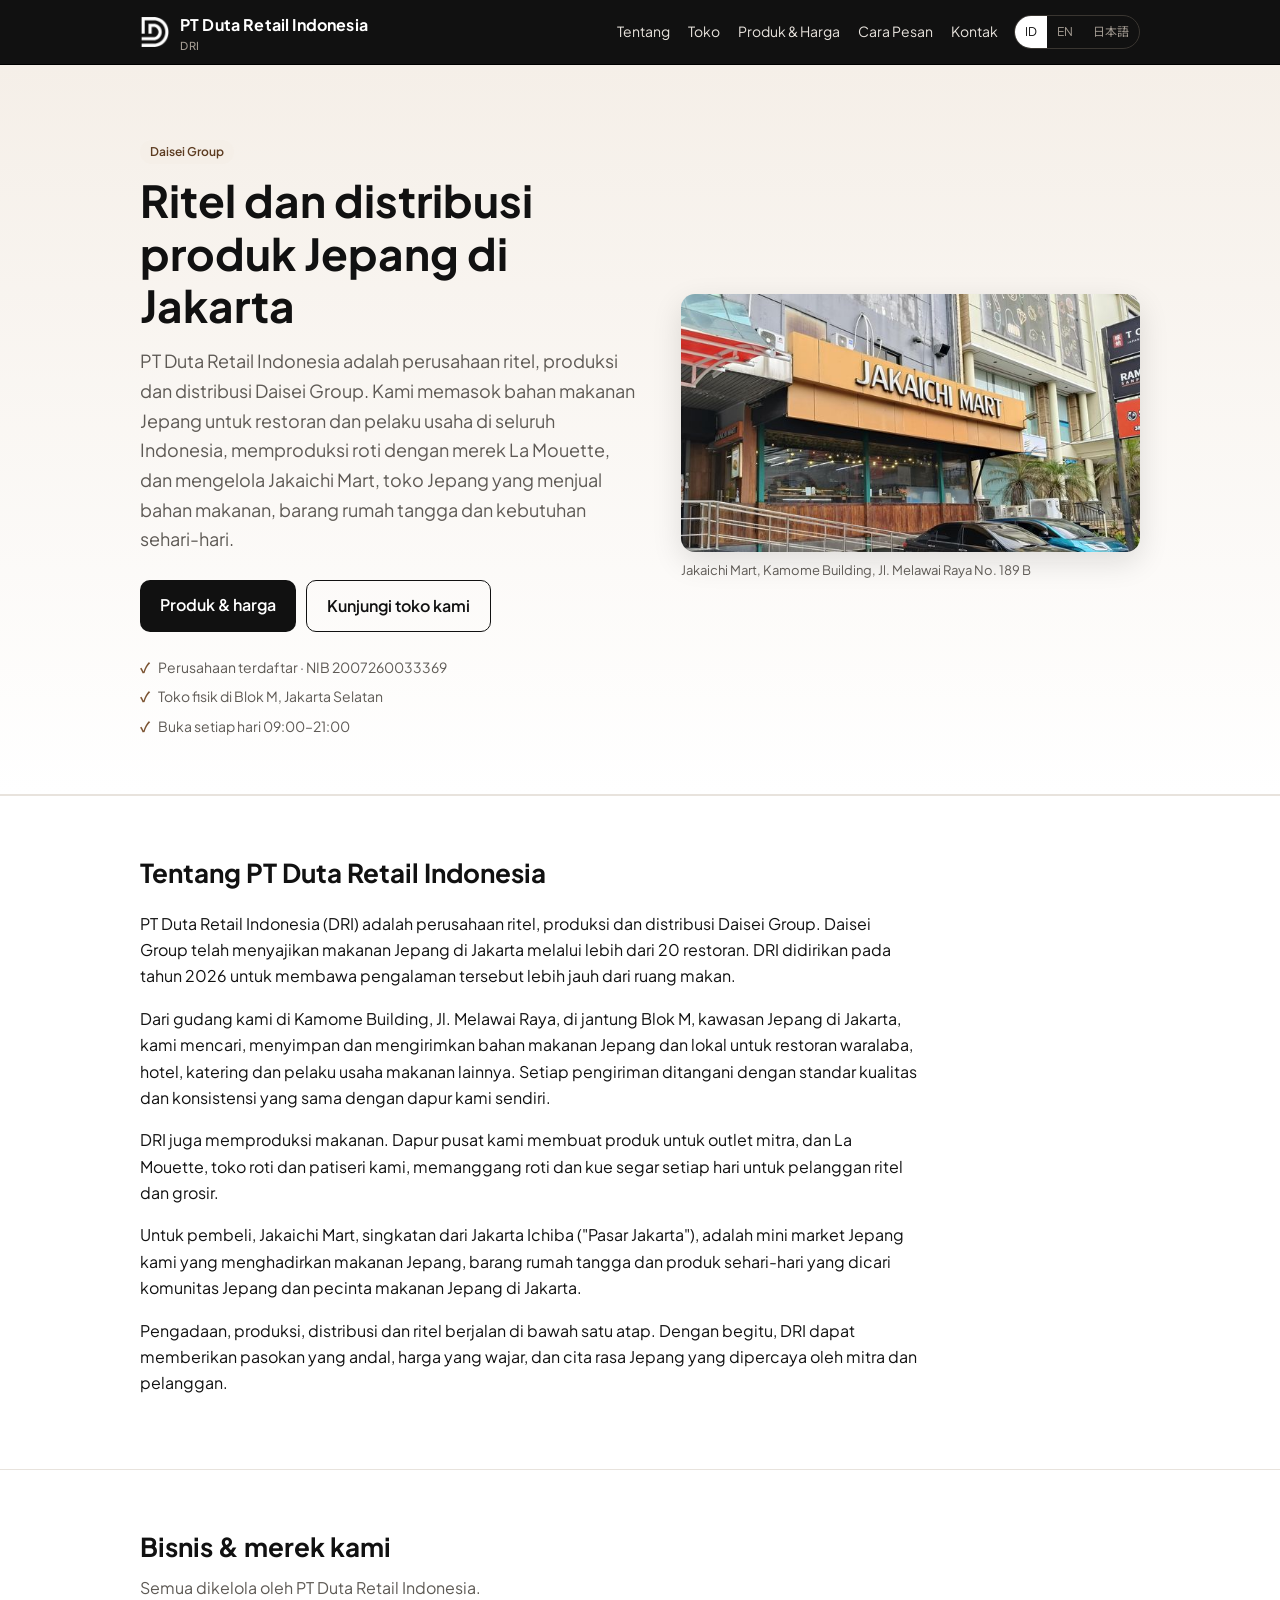
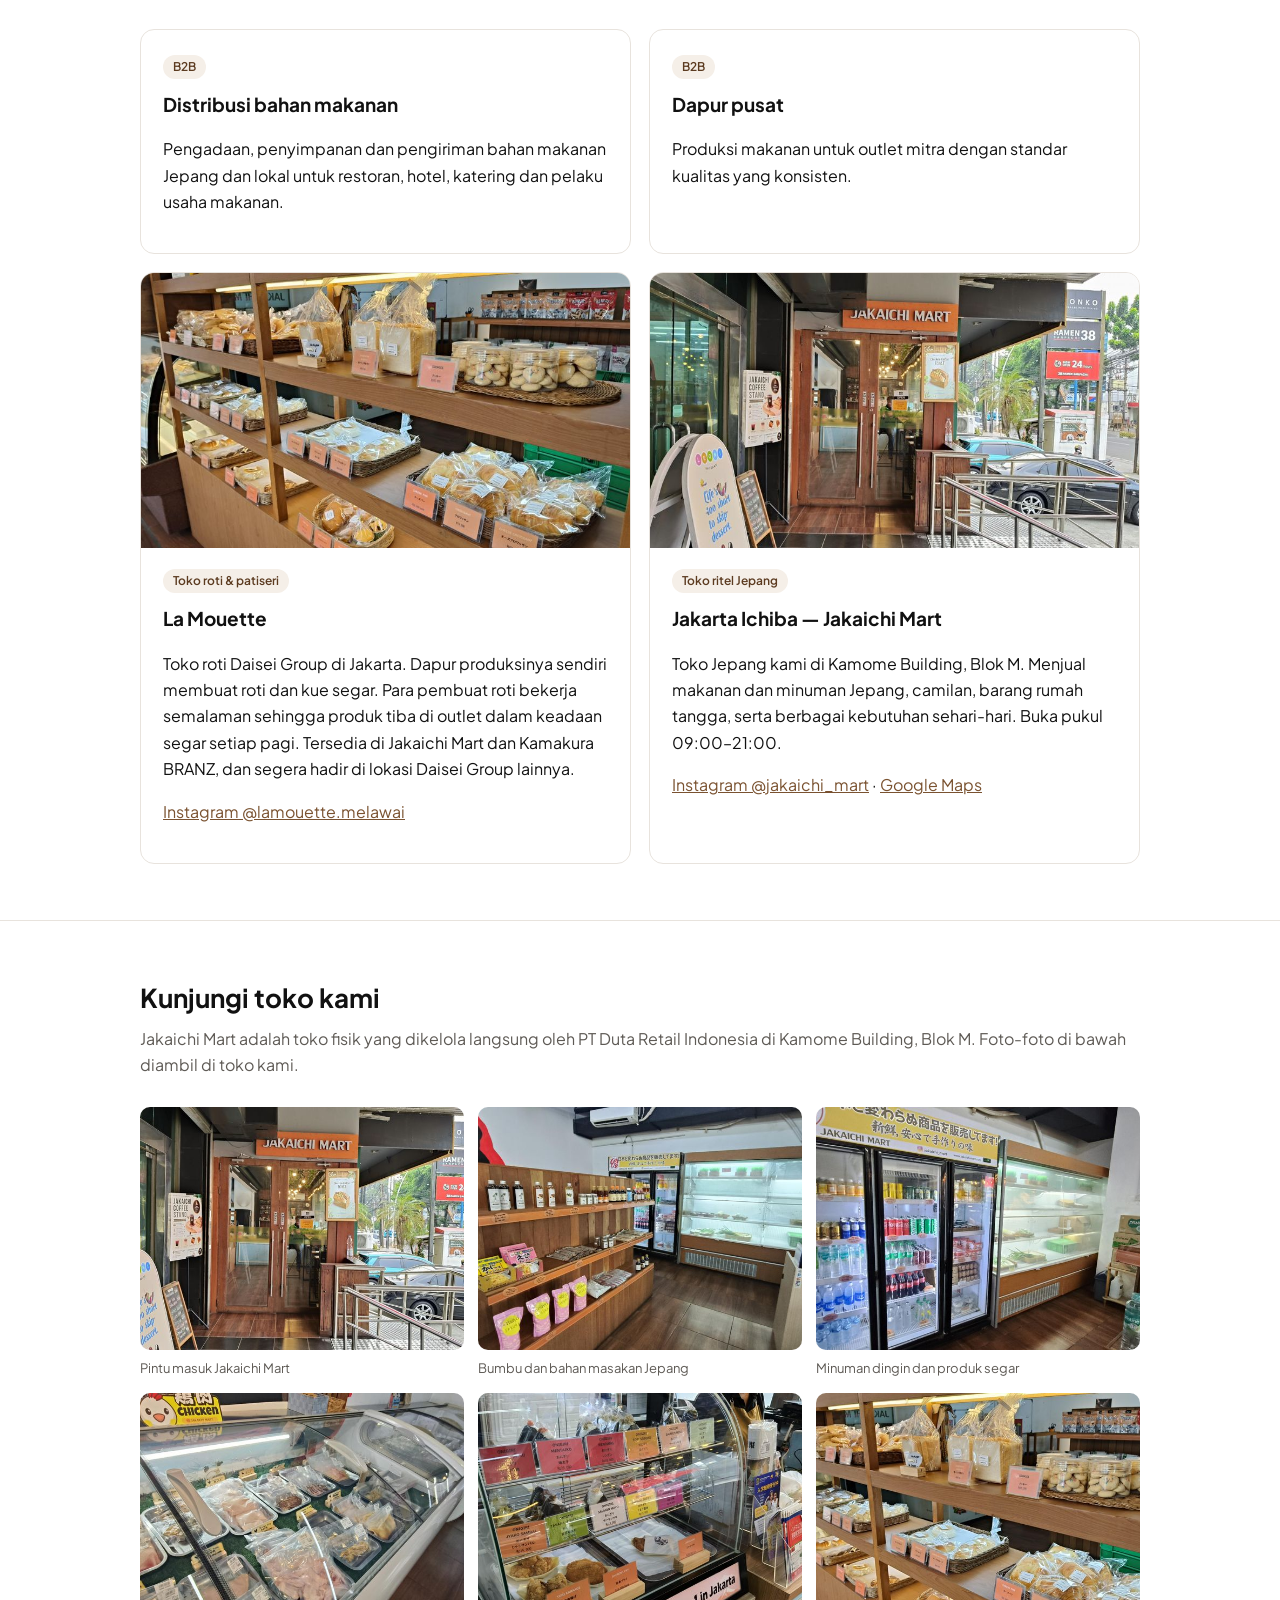
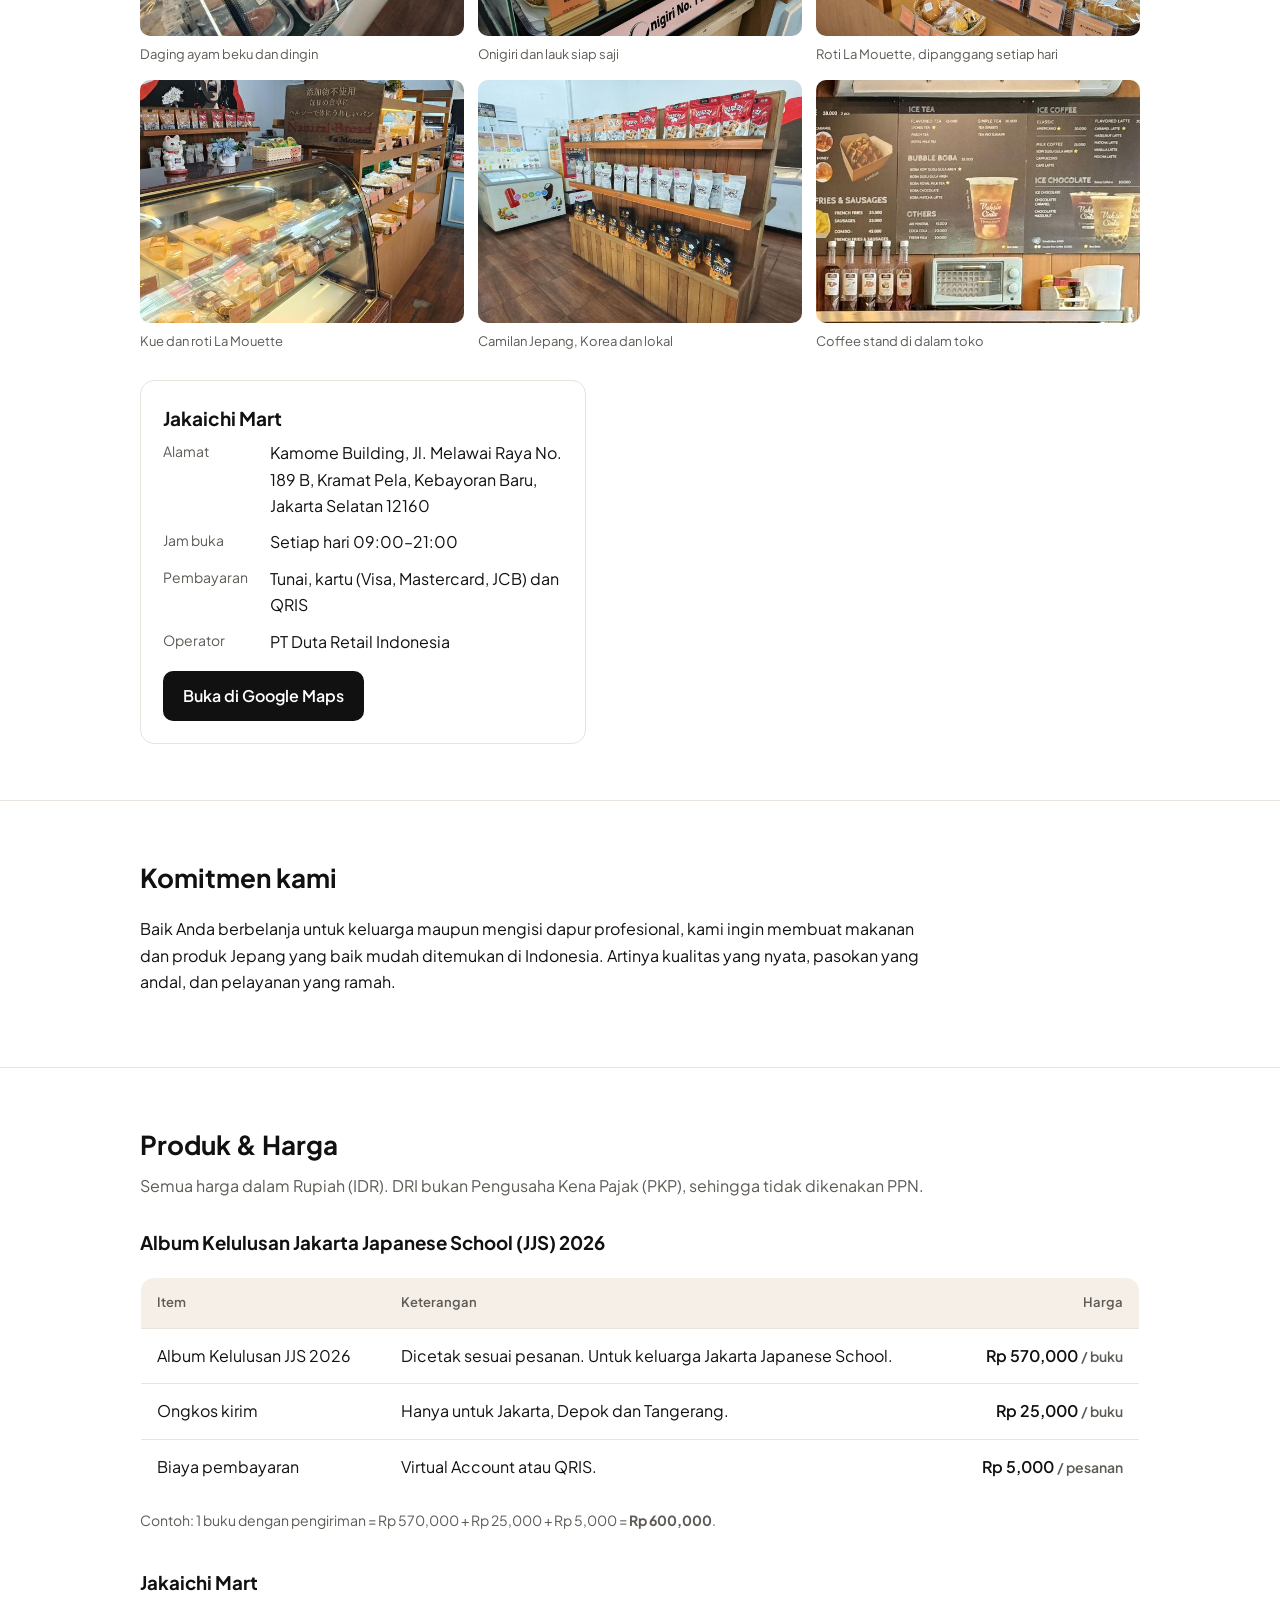
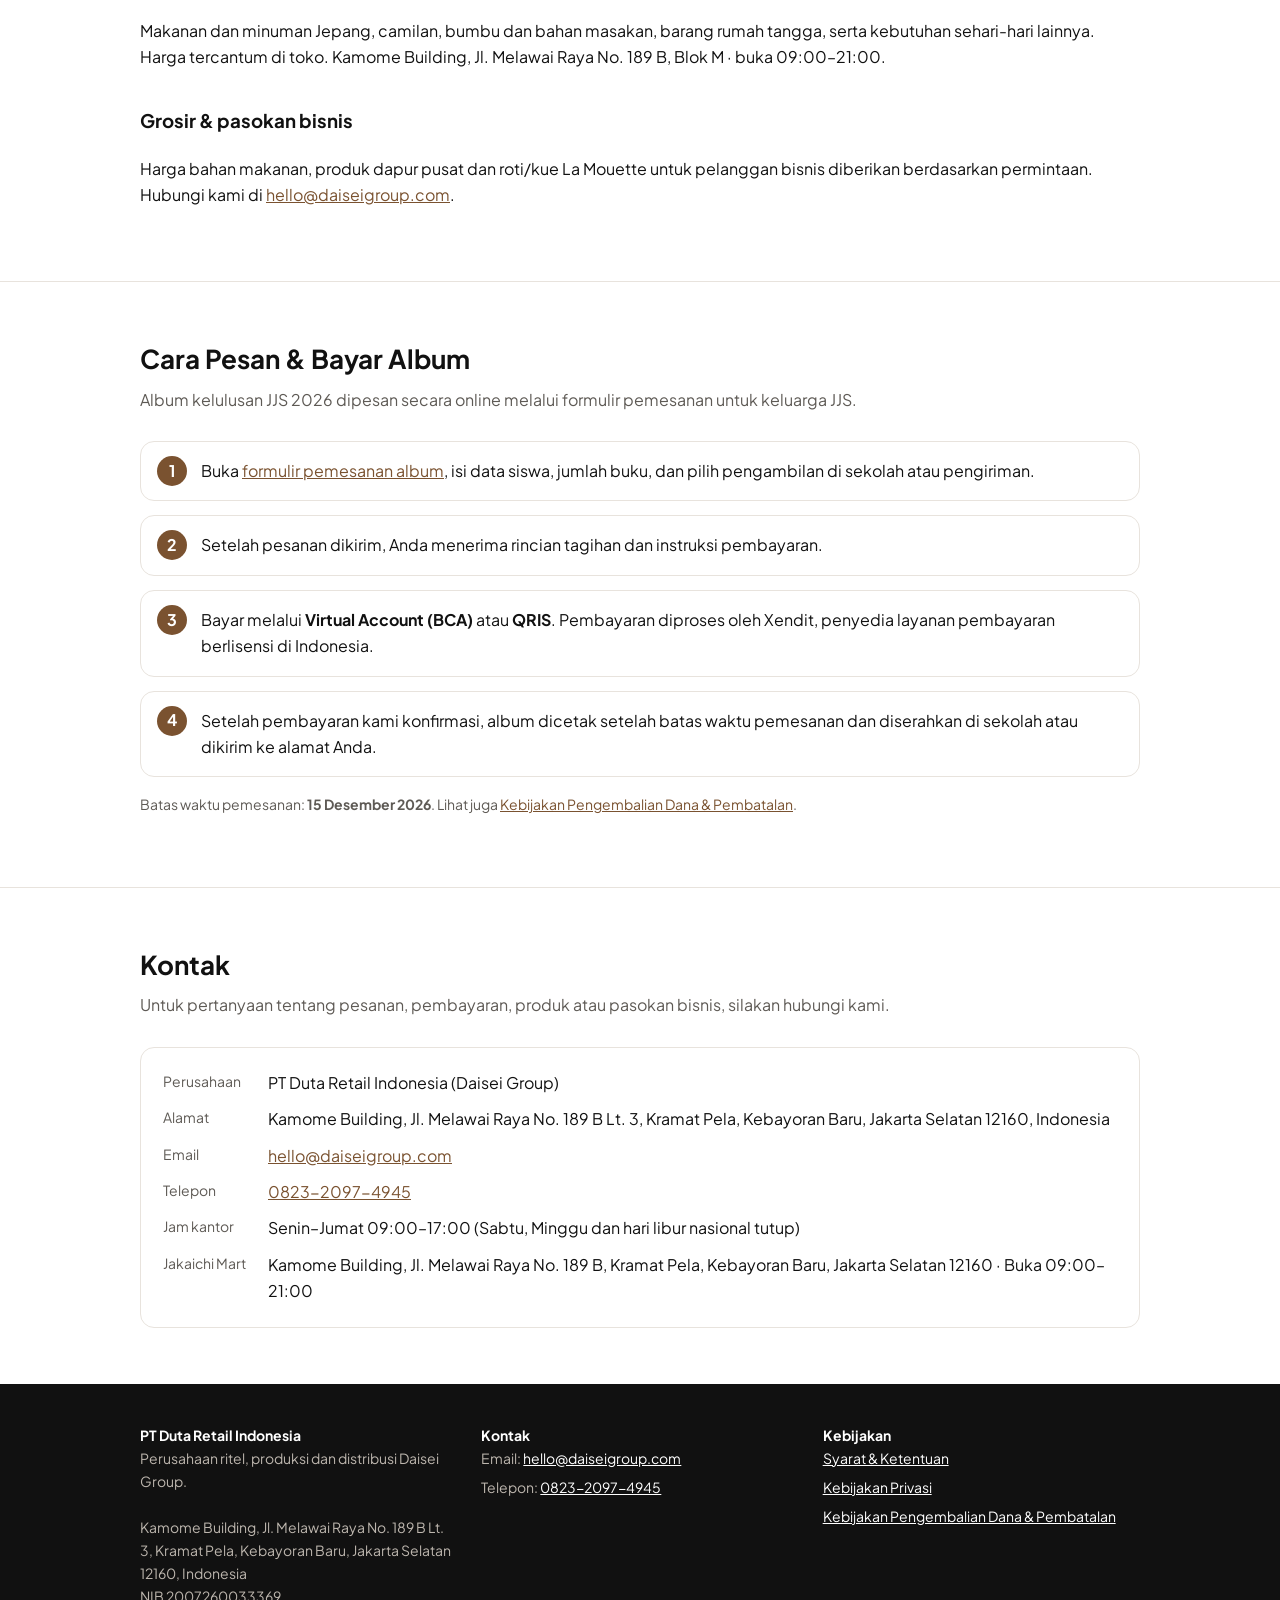
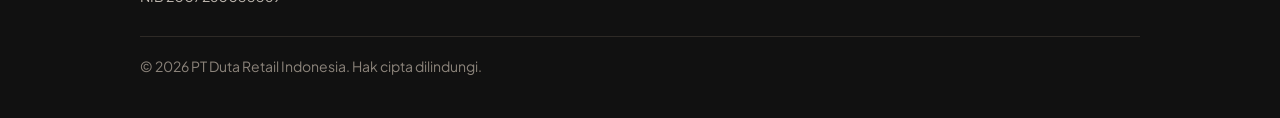
==== commit 0b668084: "Add DRI office hours (Mon–Fri 09:00–17:00) to contact section Co-Authored-By: Claude Opus 5.5 <norep" ====
--- a/index.html
+++ b/index.html
@@ -292,6 +292,7 @@
         <dt><span data-l="id">Alamat</span><span data-l="en">Address</span><span data-l="ja">住所</span></dt><dd>Kamome Building, Jl. Melawai Raya No. 189 B Lt. 3, Kramat Pela, Kebayoran Baru, Jakarta Selatan 12160, Indonesia</dd>
         <dt>Email</dt><dd><a href="mailto:hello@daiseigroup.com">hello@daiseigroup.com</a></dd>
         <dt><span data-l="id">Telepon</span><span data-l="en">Phone</span><span data-l="ja">電話</span></dt><dd><a href="tel:+6282320974945">0823-2097-4945</a></dd>
+        <dt><span data-l="id">Jam kantor</span><span data-l="en">Office hours</span><span data-l="ja">事務所営業時間</span></dt><dd><span data-l="id">Senin–Jumat 09:00–17:00 (Sabtu, Minggu dan hari libur nasional tutup)</span><span data-l="en">Monday–Friday 09:00–17:00 (closed Saturday, Sunday and public holidays)</span><span data-l="ja">月〜金 09:00〜17:00（土・日・祝日休み）</span></dd>
         <dt>Jakaichi Mart</dt><dd>Kamome Building, Jl. Melawai Raya No. 189 B, Kramat Pela, Kebayoran Baru, Jakarta Selatan 12160 · <span data-l="id">Buka</span><span data-l="en">Open</span><span data-l="ja">営業時間</span> 09:00–21:00</dd>
       </dl>
     </div>
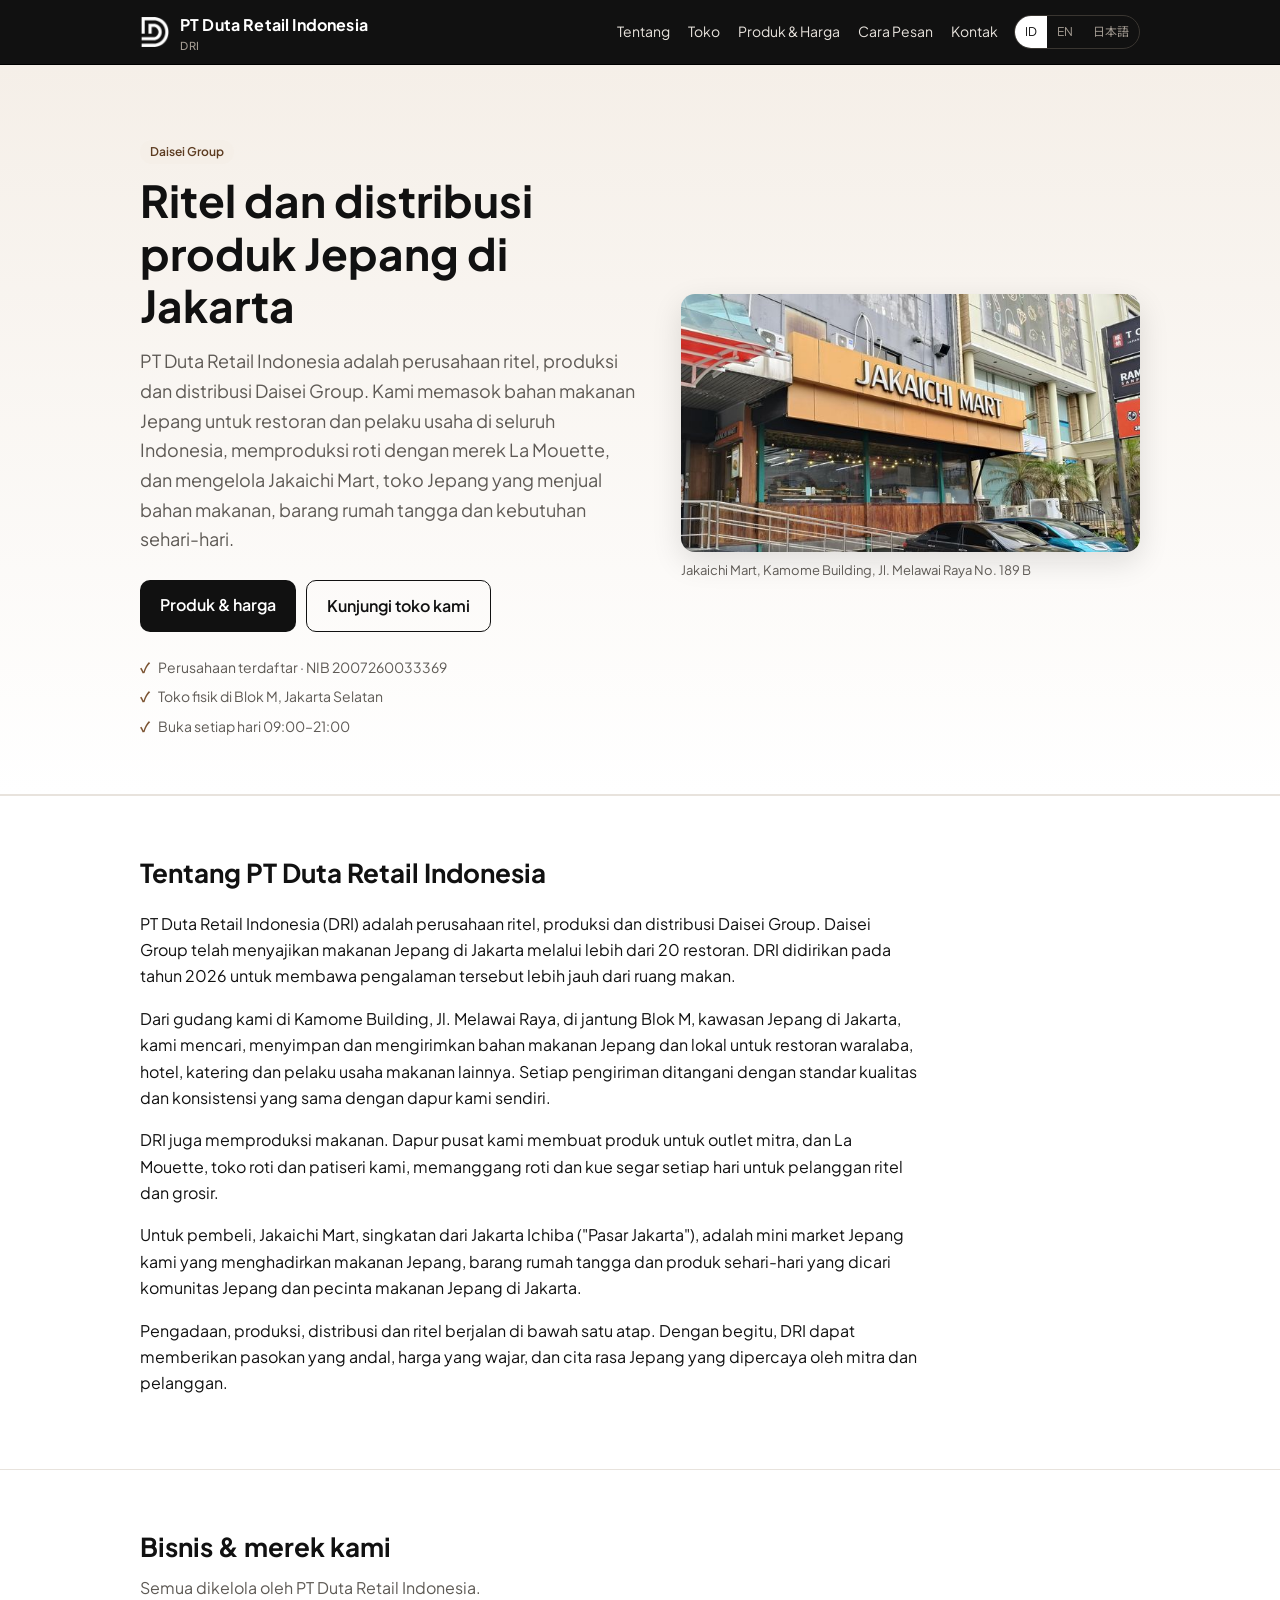
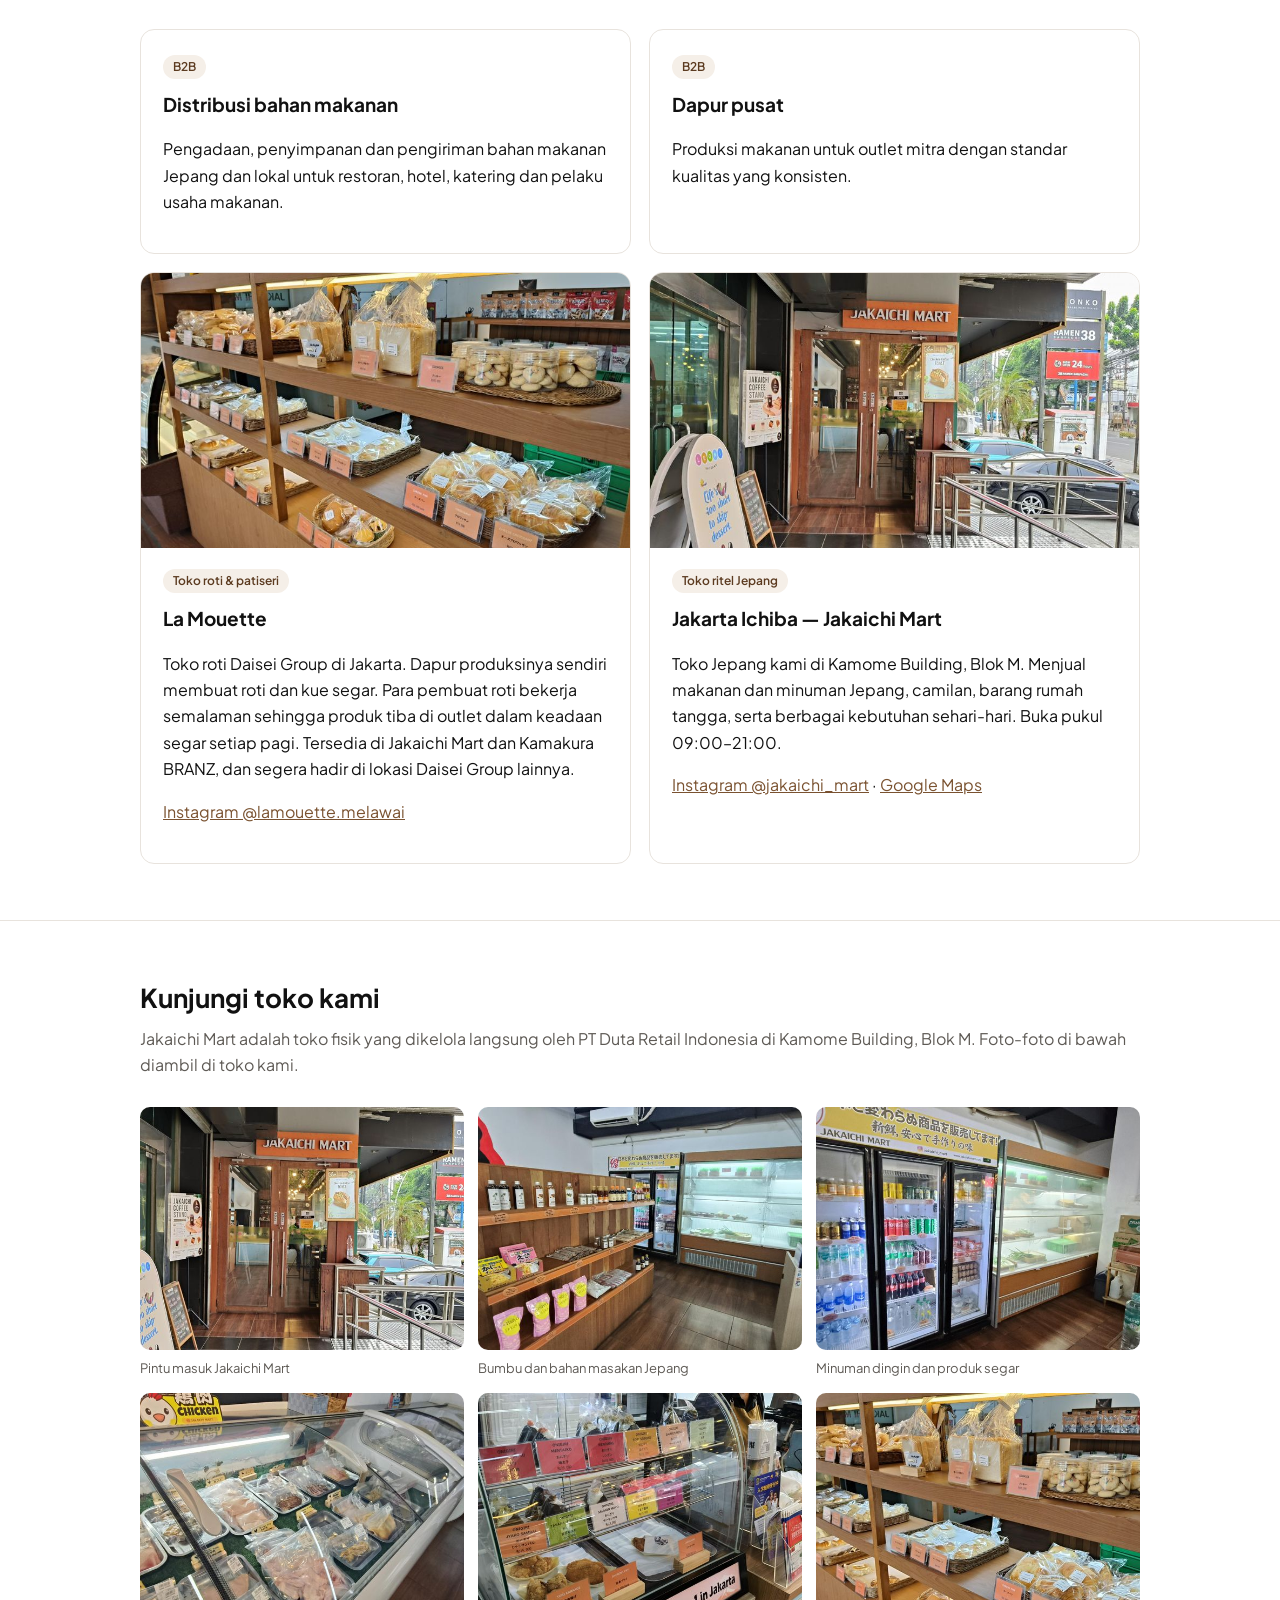
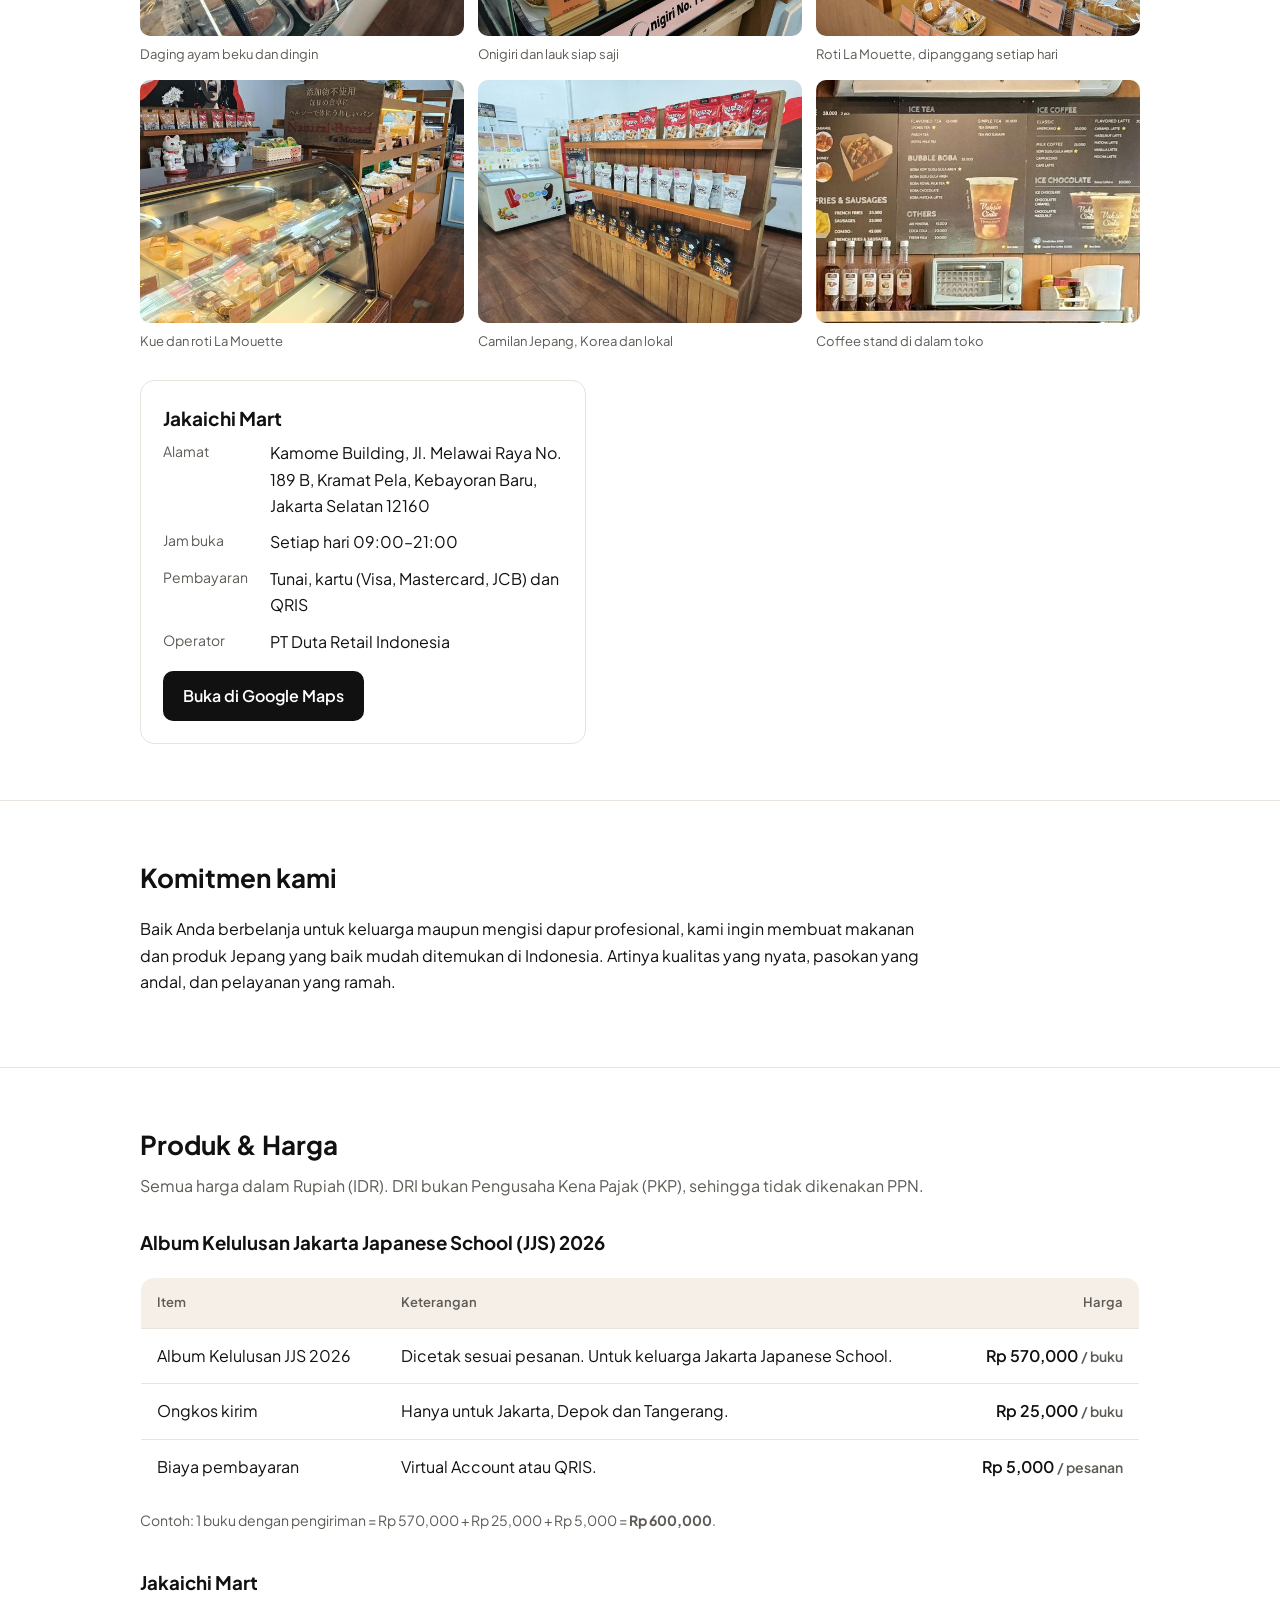
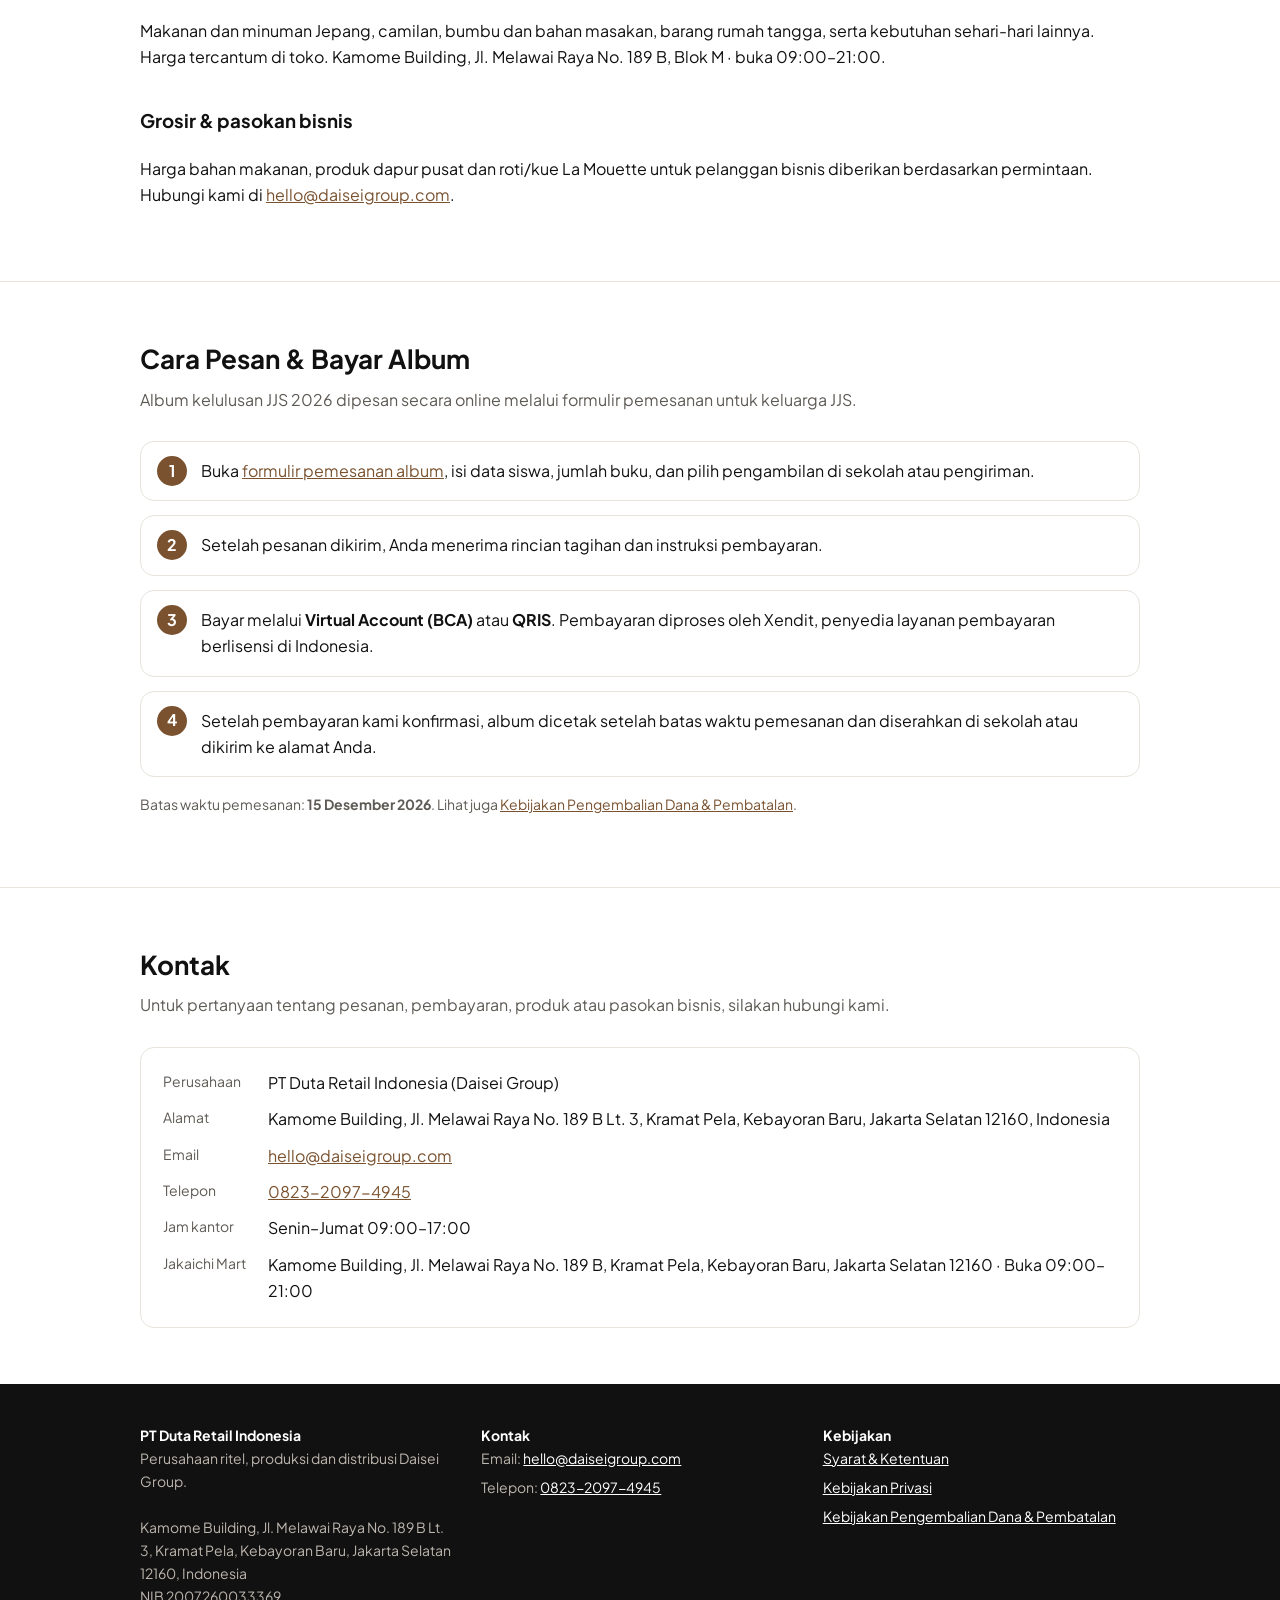
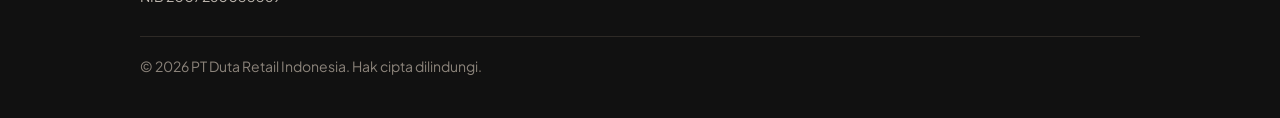
==== commit 4dae3773: "Simplify office hours text Co-Authored-By: Claude Opus 5.5 <noreply@anthropic.com> Claude-Session: h" ====
--- a/index.html
+++ b/index.html
@@ -292,7 +292,7 @@
         <dt><span data-l="id">Alamat</span><span data-l="en">Address</span><span data-l="ja">住所</span></dt><dd>Kamome Building, Jl. Melawai Raya No. 189 B Lt. 3, Kramat Pela, Kebayoran Baru, Jakarta Selatan 12160, Indonesia</dd>
         <dt>Email</dt><dd><a href="mailto:hello@daiseigroup.com">hello@daiseigroup.com</a></dd>
         <dt><span data-l="id">Telepon</span><span data-l="en">Phone</span><span data-l="ja">電話</span></dt><dd><a href="tel:+6282320974945">0823-2097-4945</a></dd>
-        <dt><span data-l="id">Jam kantor</span><span data-l="en">Office hours</span><span data-l="ja">事務所営業時間</span></dt><dd><span data-l="id">Senin–Jumat 09:00–17:00 (Sabtu, Minggu dan hari libur nasional tutup)</span><span data-l="en">Monday–Friday 09:00–17:00 (closed Saturday, Sunday and public holidays)</span><span data-l="ja">月〜金 09:00〜17:00（土・日・祝日休み）</span></dd>
+        <dt><span data-l="id">Jam kantor</span><span data-l="en">Office hours</span><span data-l="ja">事務所営業時間</span></dt><dd><span data-l="id">Senin–Jumat 09:00–17:00</span><span data-l="en">Monday–Friday 09:00–17:00</span><span data-l="ja">月〜金 09:00〜17:00</span></dd>
         <dt>Jakaichi Mart</dt><dd>Kamome Building, Jl. Melawai Raya No. 189 B, Kramat Pela, Kebayoran Baru, Jakarta Selatan 12160 · <span data-l="id">Buka</span><span data-l="en">Open</span><span data-l="ja">営業時間</span> 09:00–21:00</dd>
       </dl>
     </div>
